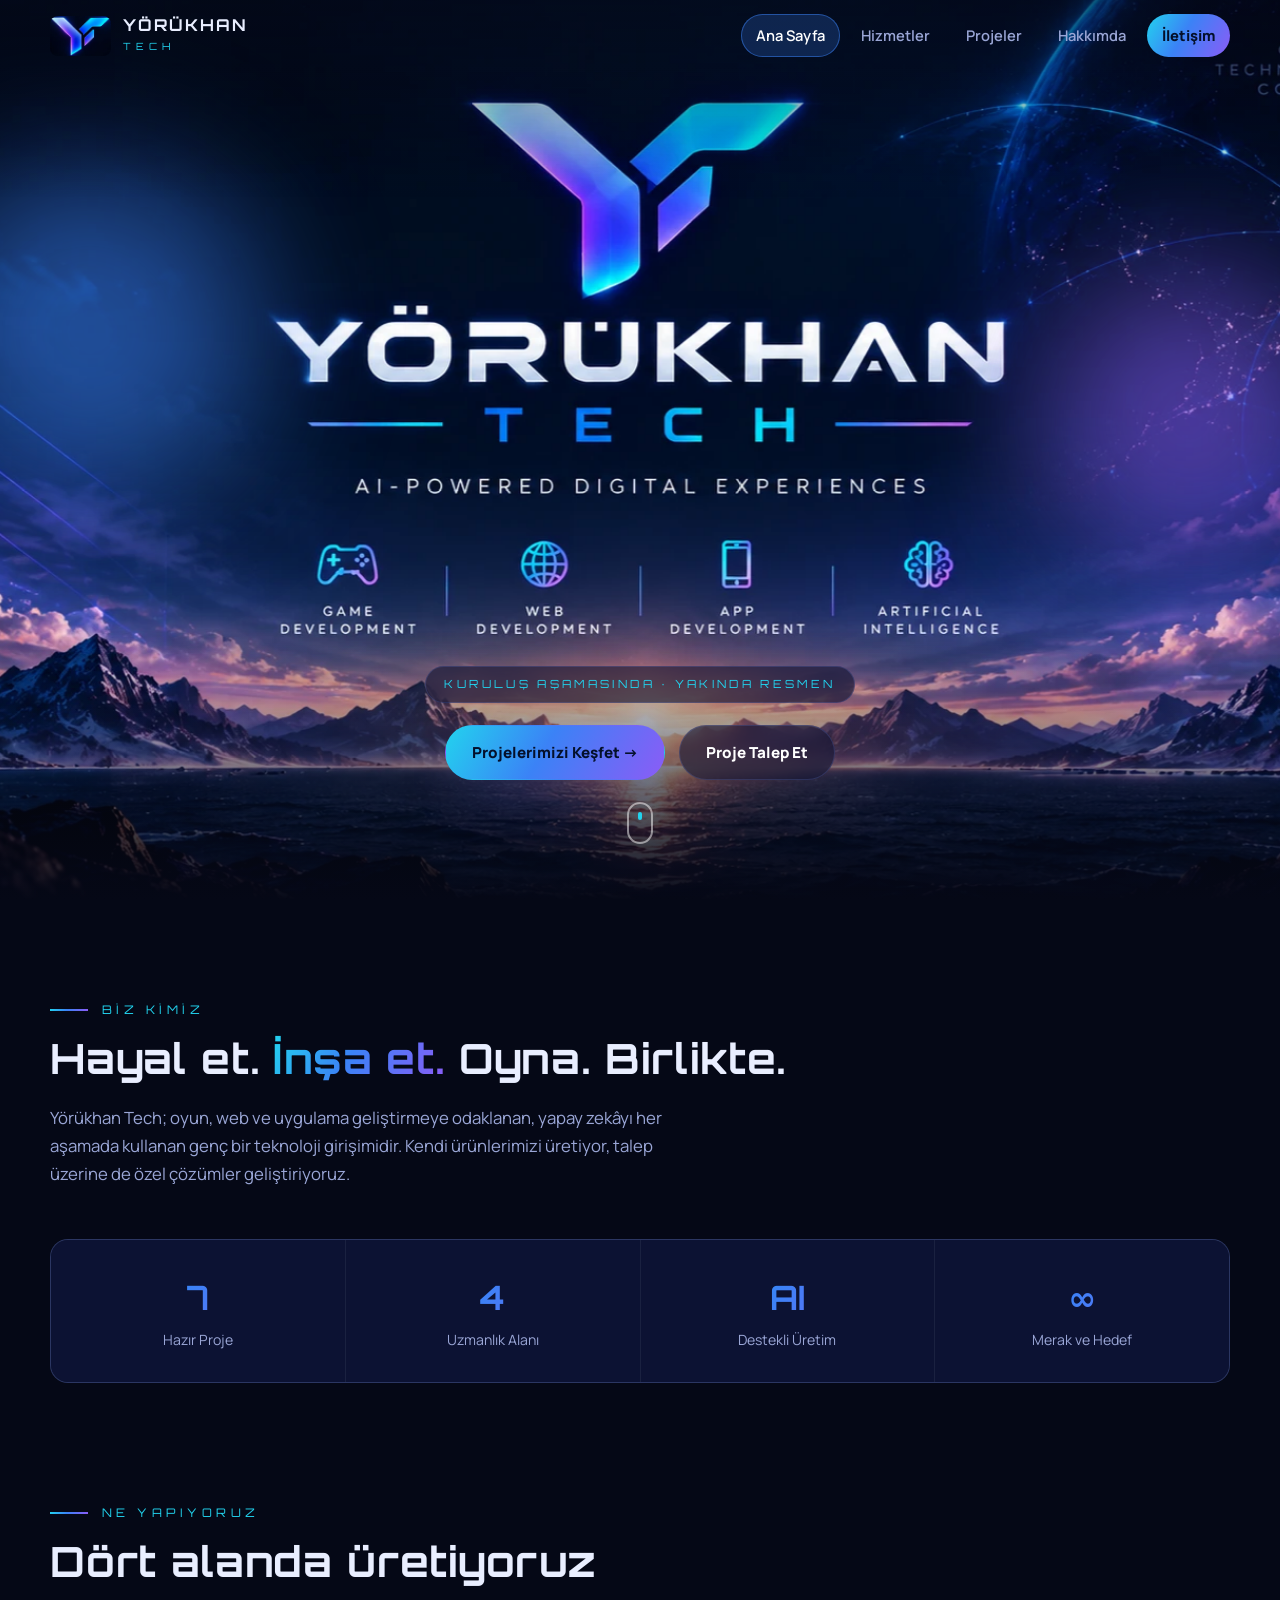
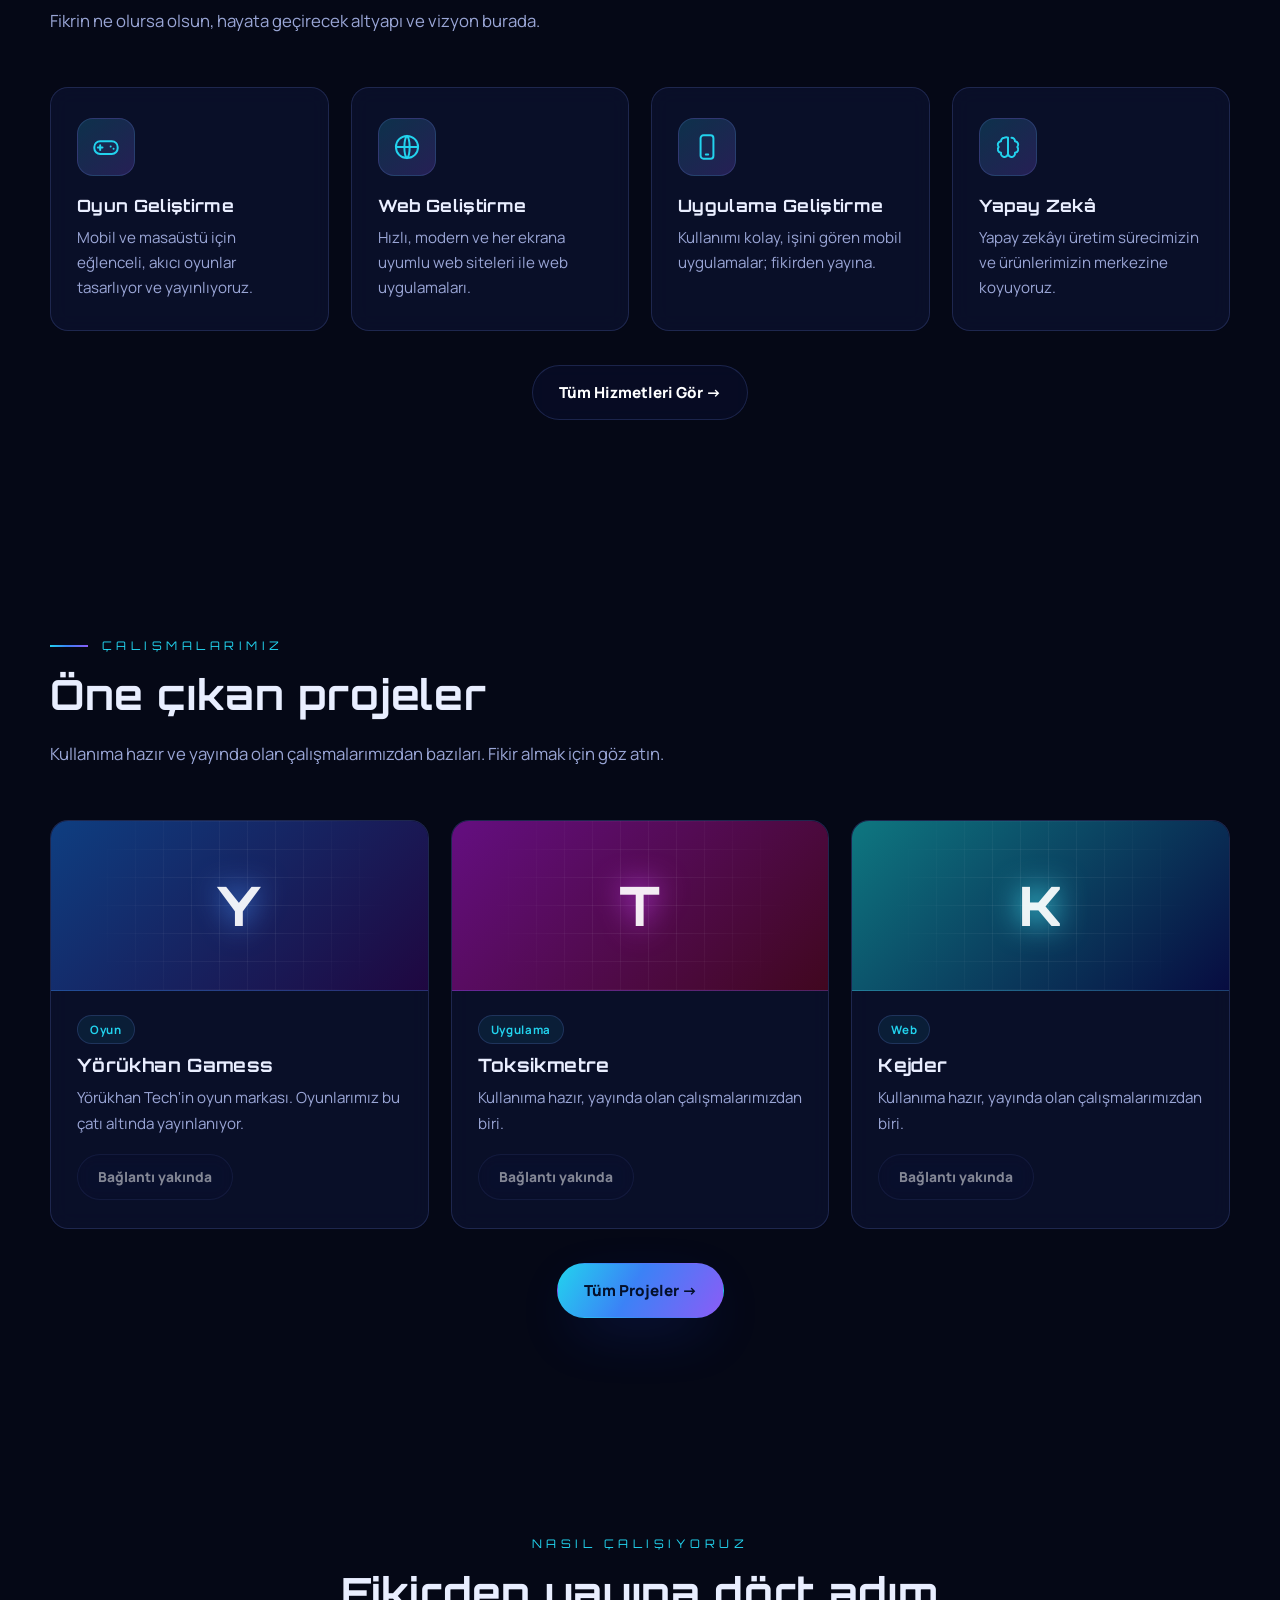
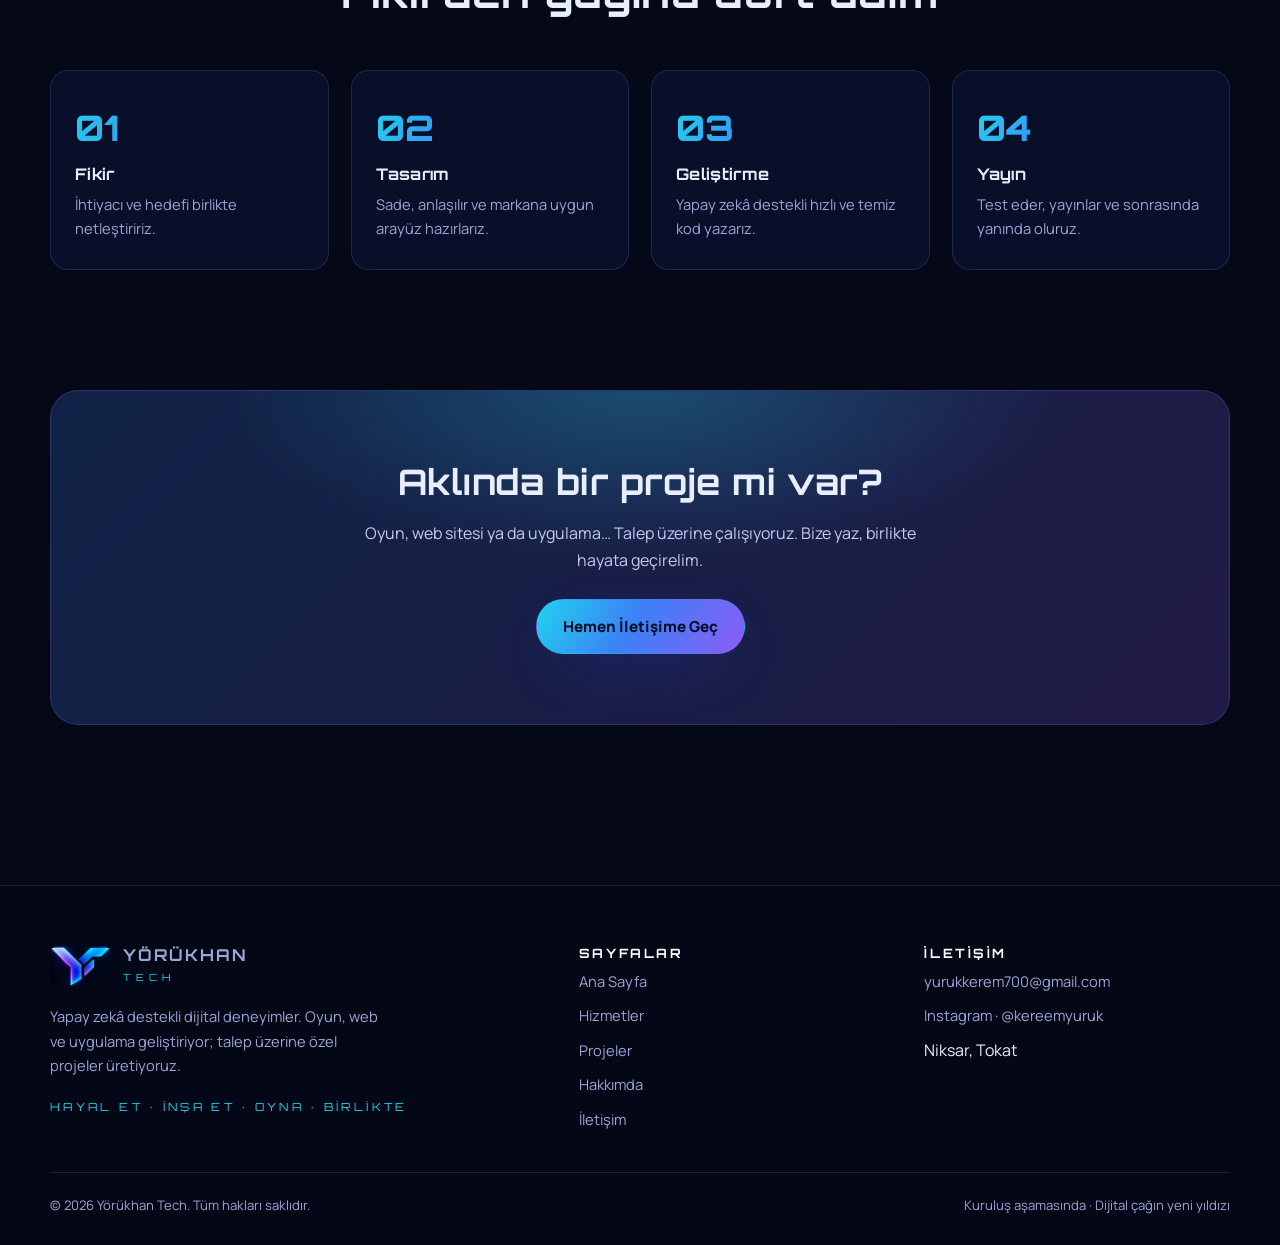
==== index.html @ 2f7917d2 "Yörükhan Tech çok sayfalı web sitesi ve Gemini istemi Co-Authored-By: Claude Sonnet 5.5 <noreply@ant" ====
<!doctype html>
<html lang="tr">
<head>
<meta charset="utf-8">
<meta name="viewport" content="width=device-width, initial-scale=1">
<title>Yörükhan Tech — Yapay Zekâ Destekli Dijital Deneyimler</title>
<meta name="description" content="Yörükhan Tech: oyun, web ve uygulama geliştiren, yapay zekâ destekli yeni nesil teknoloji girişimi. Talep üzerine özel projeler.">
<meta name="theme-color" content="#050816">
<meta property="og:title" content="Yörükhan Tech — Yapay Zekâ Destekli Dijital Deneyimler">
<meta property="og:description" content="Yörükhan Tech: oyun, web ve uygulama geliştiren, yapay zekâ destekli yeni nesil teknoloji girişimi. Talep üzerine özel projeler.">
<meta property="og:image" content="assets/kapak.webp">
<link rel="icon" type="image/png" href="assets/favicon.png">
<link rel="preconnect" href="https://fonts.googleapis.com">
<link rel="preconnect" href="https://fonts.gstatic.com" crossorigin>
<link href="https://fonts.googleapis.com/css2?family=Manrope:wght@400;500;700;800&family=Orbitron:wght@500;700;800&display=swap" rel="stylesheet">
<link rel="stylesheet" href="css/style.css">
</head>
<body data-page="home">

<main>
<section class="hero" aria-label="Yörükhan Tech kapak">
  <div class="hero-layer" role="img" aria-label="Yörükhan Tech — Yapay zekâ destekli dijital deneyimler. Oyun, web, uygulama ve yapay zekâ."></div>
  <div class="hero-orb o1"></div><div class="hero-orb o2"></div>
  <h1 class="sr-only">Yörükhan Tech — Yapay Zekâ Destekli Dijital Deneyimler</h1>
  <div class="container hero-body">
    <span class="hero-badge">KURULUŞ AŞAMASINDA · YAKINDA RESMEN</span>
    <div class="hero-actions">
      <a class="btn btn-primary" href="projeler.html">Projelerimizi Keşfet →</a>
      <a class="btn btn-ghost" href="iletisim.html">Proje Talep Et</a>
    </div>
    <div class="scroll-hint" aria-hidden="true"></div>
  </div>
</section>

<section class="section" id="hakkinda">
  <div class="container">
    <div class="section-head reveal">
      <div class="eyebrow">Biz Kimiz</div>
      <h2 class="section-title">Hayal et. <span class="grad-text">İnşa et.</span> Oyna. Birlikte.</h2>
      <p class="section-lead">Yörükhan Tech; oyun, web ve uygulama geliştirmeye odaklanan, yapay zekâyı her aşamada kullanan genç bir teknoloji girişimidir. Kendi ürünlerimizi üretiyor, talep üzerine de özel çözümler geliştiriyoruz.</p>
    </div>
    <div class="stats reveal">
      <div class="stat"><b class="grad-text" id="project-count">7</b><span>Hazır Proje</span></div>
      <div class="stat"><b class="grad-text">4</b><span>Uzmanlık Alanı</span></div>
      <div class="stat"><b class="grad-text">AI</b><span>Destekli Üretim</span></div>
      <div class="stat"><b class="grad-text">∞</b><span>Merak ve Hedef</span></div>
    </div>
  </div>
</section>

<section class="section" style="padding-top:20px">
  <div class="container">
    <div class="section-head reveal"><div class="eyebrow">Ne Yapıyoruz</div><h2 class="section-title">Dört alanda üretiyoruz</h2>
    <p class="section-lead">Fikrin ne olursa olsun, hayata geçirecek altyapı ve vizyon burada.</p></div>
    <div class="grid grid-4">
<article class="card reveal"><div class="icon"><svg viewBox="0 0 24 24"><rect x="2" y="7" width="20" height="11" rx="5"/><path d="M7 10.5v4M5 12.5h4M16 11.5h.01M18.5 13.5h.01"/></svg></div><h3>Oyun Geliştirme</h3><p>Mobil ve masaüstü için eğlenceli, akıcı oyunlar tasarlıyor ve yayınlıyoruz.</p></article>
<article class="card reveal d1"><div class="icon"><svg viewBox="0 0 24 24"><circle cx="12" cy="12" r="9.5"/><path d="M2.5 12h19M12 2.5c3 3 3 16.5 0 19M12 2.5c-3 3-3 16.5 0 19"/></svg></div><h3>Web Geliştirme</h3><p>Hızlı, modern ve her ekrana uyumlu web siteleri ile web uygulamaları.</p></article>
<article class="card reveal d2"><div class="icon"><svg viewBox="0 0 24 24"><rect x="6.5" y="2" width="11" height="20" rx="2.5"/><path d="M11 18.5h2"/></svg></div><h3>Uygulama Geliştirme</h3><p>Kullanımı kolay, işini gören mobil uygulamalar; fikirden yayına.</p></article>
<article class="card reveal d3"><div class="icon"><svg viewBox="0 0 24 24"><path d="M9 4a3 3 0 0 0-3 3 3 3 0 0 0-2 5 3 3 0 0 0 2 5 3 3 0 0 0 6 1V4a3 3 0 0 0-3 0zM15 4a3 3 0 0 1 3 3 3 3 0 0 1 2 5 3 3 0 0 1-2 5 3 3 0 0 1-6 1"/></svg></div><h3>Yapay Zekâ</h3><p>Yapay zekâyı üretim sürecimizin ve ürünlerimizin merkezine koyuyoruz.</p></article>
</div>
    <p class="center reveal" style="margin-top:34px"><a class="btn btn-ghost" href="hizmetler.html">Tüm Hizmetleri Gör →</a></p>
  </div>
</section>

<section class="section">
  <div class="container">
    <div class="section-head reveal"><div class="eyebrow">Çalışmalarımız</div><h2 class="section-title">Öne çıkan projeler</h2>
    <p class="section-lead">Kullanıma hazır ve yayında olan çalışmalarımızdan bazıları. Fikir almak için göz atın.</p></div>
    <div class="grid grid-3" id="featured-grid"></div>
    <p class="center reveal" style="margin-top:34px"><a class="btn btn-primary" href="projeler.html">Tüm Projeler →</a></p>
  </div>
</section>

<section class="section">
  <div class="container">
    <div class="section-head center reveal"><div class="eyebrow">Nasıl Çalışıyoruz</div><h2 class="section-title">Fikirden yayına dört adım</h2></div>
    <div class="steps">
      <div class="step reveal"><h3>Fikir</h3><p>İhtiyacı ve hedefi birlikte netleştiririz.</p></div>
      <div class="step reveal d1"><h3>Tasarım</h3><p>Sade, anlaşılır ve markana uygun arayüz hazırlarız.</p></div>
      <div class="step reveal d2"><h3>Geliştirme</h3><p>Yapay zekâ destekli hızlı ve temiz kod yazarız.</p></div>
      <div class="step reveal d3"><h3>Yayın</h3><p>Test eder, yayınlar ve sonrasında yanında oluruz.</p></div>
    </div>
  </div>
</section>

<section class="section" style="padding-top:20px">
  <div class="container">
    <div class="cta-band reveal">
      <h2>Aklında bir proje mi var?</h2>
      <p>Oyun, web sitesi ya da uygulama… Talep üzerine çalışıyoruz. Bize yaz, birlikte hayata geçirelim.</p>
      <a class="btn btn-primary" href="iletisim.html">Hemen İletişime Geç</a>
    </div>
  </div>
</section>
</main>
<script src="js/data.js"></script>
<script src="js/main.js"></script>
</body>
</html>
---- css/style.css ----
/* ==========================================================
   YÖRÜKHAN TECH — Ortak stiller
   Renkler logodan alındı: elektrik mavisi, camgöbeği, mor
   ========================================================== */
:root {
  --bg: #050816;
  --bg-2: #0a1030;
  --panel: rgba(14, 20, 52, 0.62);
  --panel-solid: #0c1233;
  --line: rgba(120, 150, 255, 0.18);
  --text: #e9eeff;
  --muted: #9aa6d6;
  --blue: #3b82f6;
  --cyan: #22d3ee;
  --violet: #8b5cf6;
  --pink: #c084fc;
  --grad: linear-gradient(120deg, var(--cyan), var(--blue) 45%, var(--violet));
  --radius: 18px;
  --shadow: 0 20px 60px -20px rgba(34, 80, 255, 0.45);
  --font-head: "Orbitron", "Exo 2", system-ui, sans-serif;
  --font-body: "Manrope", system-ui, -apple-system, "Segoe UI", sans-serif;
  --nav-h: 72px;
}

*, *::before, *::after { box-sizing: border-box; }
html { scroll-behavior: smooth; }
body {
  margin: 0;
  background: var(--bg);
  color: var(--text);
  font-family: var(--font-body);
  line-height: 1.65;
  -webkit-font-smoothing: antialiased;
  overflow-x: hidden;
}
img { max-width: 100%; display: block; }
a { color: inherit; text-decoration: none; }
h1, h2, h3, h4 { font-family: var(--font-head); line-height: 1.2; margin: 0 0 .5em; letter-spacing: .02em; }
p { margin: 0 0 1em; }
.sr-only { position: absolute; width: 1px; height: 1px; overflow: hidden; clip: rect(0 0 0 0); white-space: nowrap; }
.container { width: min(1180px, 100% - 40px); margin-inline: auto; }
.grad-text { background: var(--grad); -webkit-background-clip: text; background-clip: text; color: transparent; }
:focus-visible { outline: 2px solid var(--cyan); outline-offset: 3px; border-radius: 6px; }

/* ---------- Arka plan katmanları (tüm sayfalarda) ---------- */
#stars { position: fixed; inset: 0; z-index: -3; pointer-events: none; }
.bg-glow { position: fixed; inset: 0; z-index: -2; pointer-events: none;
  background:
    radial-gradient(900px 500px at 85% -5%, rgba(59,130,246,.22), transparent 60%),
    radial-gradient(700px 500px at -5% 35%, rgba(139,92,246,.18), transparent 60%),
    radial-gradient(800px 500px at 60% 110%, rgba(34,211,238,.10), transparent 60%);
}

/* ---------- Navbar ---------- */
.nav { position: fixed; inset: 0 0 auto 0; z-index: 50; height: var(--nav-h);
  display: flex; align-items: center; transition: background .3s, border-color .3s, backdrop-filter .3s;
  border-bottom: 1px solid transparent; }
.nav.scrolled { background: rgba(5, 8, 22, .78); backdrop-filter: blur(14px); border-color: var(--line); }
.nav .container { display: flex; align-items: center; justify-content: space-between; gap: 20px; }
.brand { display: flex; align-items: center; gap: 12px; }
.brand img { height: 40px; width: auto; border-radius: 8px; }
.brand b { font-family: var(--font-head); font-size: 1.02rem; letter-spacing: .12em; display: block; line-height: 1; }
.brand small { font-family: var(--font-head); font-size: .62rem; letter-spacing: .5em; color: var(--cyan); display: block; margin-top: 5px; }
.nav-links { display: flex; align-items: center; gap: 6px; list-style: none; margin: 0; padding: 0; }
.nav-links a { display: block; padding: 9px 15px; border-radius: 999px; font-size: .92rem; font-weight: 600; color: var(--muted); transition: .2s; }
.nav-links a:hover { color: #fff; background: rgba(120,150,255,.12); }
.nav-links a.active { color: #fff; background: rgba(59,130,246,.22); box-shadow: inset 0 0 0 1px rgba(59,130,246,.5); }
.nav-links a.cta { background: var(--grad); color: #04102b; font-weight: 800; }
.nav-toggle { display: none; background: none; border: 1px solid var(--line); color: #fff; width: 44px; height: 44px; border-radius: 12px; cursor: pointer; }
.nav-toggle span, .nav-toggle span::before, .nav-toggle span::after { display: block; width: 20px; height: 2px; background: #fff; margin: auto; position: relative; transition: .25s; }
.nav-toggle span::before, .nav-toggle span::after { content: ""; position: absolute; left: 0; }
.nav-toggle span::before { top: -6px; } .nav-toggle span::after { top: 6px; }
.nav-toggle[aria-expanded="true"] span { background: transparent; }
.nav-toggle[aria-expanded="true"] span::before { top: 0; transform: rotate(45deg); }
.nav-toggle[aria-expanded="true"] span::after { top: 0; transform: rotate(-45deg); }

/* ---------- Butonlar ---------- */
.btn { display: inline-flex; align-items: center; gap: 10px; padding: 14px 26px; border-radius: 999px; font-weight: 800; font-size: .95rem;
  border: 1px solid transparent; cursor: pointer; transition: transform .2s, box-shadow .2s, background .2s; font-family: var(--font-body); }
.btn-primary { background: var(--grad); color: #04102b; box-shadow: var(--shadow); }
.btn-primary:hover { transform: translateY(-3px); box-shadow: 0 24px 60px -15px rgba(34,211,238,.55); }
.btn-ghost { background: rgba(10,16,48,.55); border-color: var(--line); color: #fff; backdrop-filter: blur(8px); }
.btn-ghost:hover { border-color: var(--cyan); transform: translateY(-3px); }
.btn[disabled], .btn.disabled { opacity: .5; pointer-events: none; }

/* ---------- Bölüm başlıkları ---------- */
section { position: relative; }
.section { padding: 100px 0; }
.eyebrow { font-family: var(--font-head); font-size: .74rem; letter-spacing: .38em; color: var(--cyan); text-transform: uppercase; display: flex; align-items: center; gap: 14px; margin-bottom: 14px; }
.eyebrow::before { content: ""; width: 38px; height: 2px; background: var(--grad); }
.section-title { font-size: clamp(1.7rem, 3.4vw, 2.6rem); }
.section-lead { color: var(--muted); max-width: 640px; font-size: 1.05rem; }
.section-head { margin-bottom: 52px; }
.center { text-align: center; } .center .eyebrow { justify-content: center; } .center .eyebrow::before { display: none; } .center .section-lead { margin-inline: auto; }

/* ---------- Kapak (hero) ---------- */
.hero { position: relative; min-height: 100svh; display: grid; align-items: end; overflow: hidden; isolation: isolate; }
.hero-layer { position: absolute; inset: -3%; background: center / cover no-repeat url("../assets/kapak.webp"); z-index: -2; will-change: transform; transform: scale(1.04); }
.hero::after { content: ""; position: absolute; inset: 0; z-index: -1;
  background: linear-gradient(180deg, rgba(5,8,22,.55) 0%, transparent 22%, transparent 70%, var(--bg) 100%); }
.hero-orb { position: absolute; border-radius: 50%; filter: blur(70px); opacity: .55; z-index: -1; animation: float 9s ease-in-out infinite; }
.hero-orb.o1 { width: 340px; height: 340px; background: var(--blue); left: -80px; top: 18%; }
.hero-orb.o2 { width: 300px; height: 300px; background: var(--violet); right: -60px; top: 30%; animation-delay: -4s; }
@keyframes float { 50% { transform: translateY(-34px) translateX(14px); } }
.hero-body { padding: 0 0 56px; display: flex; flex-direction: column; align-items: center; gap: 22px; text-align: center; }
.hero-actions { display: flex; flex-wrap: wrap; gap: 14px; justify-content: center; }
.hero-badge { font-family: var(--font-head); font-size: .7rem; letter-spacing: .3em; padding: 8px 18px; border-radius: 999px; border: 1px solid var(--line); background: rgba(10,16,48,.6); backdrop-filter: blur(8px); color: var(--cyan); }
.scroll-hint { width: 26px; height: 42px; border: 2px solid rgba(255,255,255,.5); border-radius: 14px; position: relative; }
.scroll-hint::after { content: ""; position: absolute; left: 50%; top: 8px; width: 4px; height: 8px; margin-left: -2px; border-radius: 4px; background: var(--cyan); animation: scroll 1.6s infinite; }
@keyframes scroll { 0% { opacity: 1; transform: translateY(0); } 100% { opacity: 0; transform: translateY(16px); } }

/* ---------- Sayfa başlığı (iç sayfalar) ---------- */
.page-hero { padding: calc(var(--nav-h) + 80px) 0 56px; position: relative; overflow: hidden; }
.page-hero h1 { font-size: clamp(2rem, 5vw, 3.5rem); }
.page-hero p { color: var(--muted); max-width: 660px; font-size: 1.1rem; }
.page-hero::before { content: ""; position: absolute; width: 520px; height: 520px; right: -140px; top: -120px; border-radius: 50%;
  background: radial-gradient(circle, rgba(59,130,246,.35), transparent 65%); z-index: -1; }
.crumbs { font-size: .85rem; color: var(--muted); margin-bottom: 18px; }
.crumbs a:hover { color: var(--cyan); }

/* ---------- Kartlar ---------- */
.grid { display: grid; gap: 22px; }
.grid-4 { grid-template-columns: repeat(4, 1fr); }
.grid-3 { grid-template-columns: repeat(3, 1fr); }
.grid-2 { grid-template-columns: repeat(2, 1fr); }
.card { position: relative; background: var(--panel); border: 1px solid var(--line); border-radius: var(--radius); padding: 30px 26px; backdrop-filter: blur(10px);
  transition: transform .3s, border-color .3s, box-shadow .3s; overflow: hidden; }
.card::before { content: ""; position: absolute; inset: 0; background: radial-gradient(420px circle at var(--mx, 50%) var(--my, 0%), rgba(59,130,246,.22), transparent 55%); opacity: 0; transition: opacity .3s; pointer-events: none; }
.card:hover { transform: translateY(-6px); border-color: rgba(59,130,246,.6); box-shadow: var(--shadow); }
.card:hover::before { opacity: 1; }
.icon { width: 58px; height: 58px; border-radius: 16px; display: grid; place-items: center; margin-bottom: 20px;
  background: linear-gradient(140deg, rgba(34,211,238,.18), rgba(139,92,246,.22)); border: 1px solid var(--line); }
.icon svg { width: 28px; height: 28px; stroke: var(--cyan); fill: none; stroke-width: 1.7; stroke-linecap: round; stroke-linejoin: round; }
.card h3 { font-size: 1.06rem; }
.card p { color: var(--muted); font-size: .95rem; margin: 0; }
.card ul { margin: 14px 0 0; padding: 0; list-style: none; color: var(--muted); font-size: .9rem; }
.card ul li { padding-left: 22px; position: relative; margin-bottom: 6px; }
.card ul li::before { content: ""; position: absolute; left: 0; top: .62em; width: 10px; height: 2px; background: var(--grad); }
.tag { display: inline-block; padding: 4px 12px; border-radius: 999px; font-size: .72rem; font-weight: 700; letter-spacing: .06em; border: 1px solid var(--line); color: var(--cyan); background: rgba(34,211,238,.08); margin-right: 6px; }

/* ---------- İstatistik ---------- */
.stats { display: grid; grid-template-columns: repeat(4, 1fr); gap: 1px; background: var(--line); border: 1px solid var(--line); border-radius: var(--radius); overflow: hidden; }
.stat { background: var(--panel-solid); padding: 30px 20px; text-align: center; }
.stat b { display: block; font-family: var(--font-head); font-size: 2.1rem; }
.stat span { color: var(--muted); font-size: .88rem; }

/* ---------- Süreç ---------- */
.steps { counter-reset: s; display: grid; grid-template-columns: repeat(4, 1fr); gap: 22px; position: relative; }
.step { position: relative; padding: 28px 24px; border-radius: var(--radius); border: 1px solid var(--line); background: var(--panel); counter-increment: s; }
.step::before { content: "0" counter(s); font-family: var(--font-head); font-size: 2.2rem; font-weight: 800; background: var(--grad); -webkit-background-clip: text; background-clip: text; color: transparent; display: block; margin-bottom: 8px; }
.step h3 { font-size: 1rem; } .step p { color: var(--muted); font-size: .92rem; margin: 0; }

/* ---------- Projeler ---------- */
.toolbar { display: flex; flex-wrap: wrap; gap: 14px; margin-bottom: 30px; align-items: center; justify-content: space-between; }
.search { flex: 1 1 260px; max-width: 380px; padding: 13px 20px; border-radius: 999px; border: 1px solid var(--line); background: var(--panel); color: #fff; font: inherit; }
.search::placeholder { color: var(--muted); }
.project { padding: 0; display: flex; flex-direction: column; }
.project-cover { height: 170px; position: relative; display: grid; place-items: center; overflow: hidden; border-bottom: 1px solid var(--line);
  background: linear-gradient(135deg, hsl(var(--h) 80% 28%), hsl(calc(var(--h) + 50) 80% 14%)); }
.project-cover::before { content: ""; position: absolute; inset: 0; background-image: linear-gradient(rgba(255,255,255,.06) 1px, transparent 1px), linear-gradient(90deg, rgba(255,255,255,.06) 1px, transparent 1px); background-size: 28px 28px; mask-image: radial-gradient(circle at 50% 50%, #000 20%, transparent 75%); }
.project-cover span { position: relative; font-family: var(--font-head); font-size: 3.4rem; font-weight: 800; color: rgba(255,255,255,.92); text-shadow: 0 0 30px hsl(var(--h) 100% 65%); }
.project-cover img { position: absolute; inset: 0; width: 100%; height: 100%; object-fit: cover; }
.project-body { padding: 24px 26px 28px; display: flex; flex-direction: column; flex: 1; }
.project-body h3 { font-size: 1.15rem; }
.project-body p { flex: 1; }
.project-body .btn { margin-top: 18px; padding: 11px 20px; font-size: .86rem; align-self: flex-start; }
.empty { text-align: center; color: var(--muted); padding: 40px 0; display: none; }

/* ---------- Hakkımda ---------- */
.about-grid { display: grid; grid-template-columns: 380px 1fr; gap: 56px; align-items: start; }
.profile-card { position: sticky; top: calc(var(--nav-h) + 24px); text-align: center; }
.avatar { width: 150px; height: 150px; margin: 0 auto 20px; border-radius: 50%; padding: 4px; background: var(--grad); }
.avatar div { width: 100%; height: 100%; border-radius: 50%; background: var(--bg-2) url("../assets/favicon.png") center / cover; }
.facts { text-align: left; margin-top: 22px; display: grid; gap: 12px; }
.fact { display: flex; gap: 12px; align-items: baseline; font-size: .92rem; padding-top: 12px; border-top: 1px solid var(--line); }
.fact b { min-width: 84px; color: var(--cyan); font-size: .78rem; letter-spacing: .08em; text-transform: uppercase; }
.prose h2 { font-size: 1.5rem; margin-top: 2.2em; } .prose h2:first-child { margin-top: 0; }
.prose p { color: #c6cdee; font-size: 1.04rem; }
.quote { margin: 28px 0; padding: 22px 26px; border-left: 3px solid var(--cyan); background: var(--panel); border-radius: 0 var(--radius) var(--radius) 0; font-size: 1.12rem; font-style: italic; }
.timeline { position: relative; margin: 26px 0 0; padding-left: 34px; }
.timeline::before { content: ""; position: absolute; left: 7px; top: 6px; bottom: 6px; width: 2px; background: linear-gradient(var(--cyan), var(--violet), transparent); }
.tl-item { position: relative; margin-bottom: 30px; }
.tl-item::before { content: ""; position: absolute; left: -34px; top: 6px; width: 16px; height: 16px; border-radius: 50%; background: var(--bg); border: 3px solid var(--cyan); box-shadow: 0 0 14px var(--cyan); }
.tl-item small { color: var(--cyan); font-family: var(--font-head); font-size: .72rem; letter-spacing: .2em; }
.tl-item h3 { font-size: 1.05rem; margin: 4px 0 6px; } .tl-item p { color: var(--muted); font-size: .95rem; margin: 0; }
.skills { display: grid; gap: 16px; margin-top: 20px; }
.skill-row { display: flex; justify-content: space-between; font-size: .9rem; margin-bottom: 6px; }
.bar { height: 8px; border-radius: 8px; background: rgba(255,255,255,.08); overflow: hidden; }
.bar i { display: block; height: 100%; width: 0; border-radius: 8px; background: var(--grad); transition: width 1.4s cubic-bezier(.2,.8,.2,1); }

/* ---------- İletişim ---------- */
.contact-grid { display: grid; grid-template-columns: 1fr 1.25fr; gap: 28px; }
.contact-item { display: flex; gap: 18px; align-items: center; padding: 20px 22px; margin-bottom: 16px; }
.contact-item .icon { margin: 0; flex: none; }
.contact-item b { display: block; font-size: .78rem; letter-spacing: .1em; text-transform: uppercase; color: var(--muted); }
.contact-item span { font-weight: 700; word-break: break-all; }
form { display: grid; gap: 16px; }
label { font-size: .85rem; font-weight: 700; color: var(--muted); display: grid; gap: 8px; }
input, select, textarea { font: inherit; color: #fff; background: rgba(5,8,22,.6); border: 1px solid var(--line); border-radius: 12px; padding: 13px 16px; width: 100%; }
select option { background: var(--bg-2); }
textarea { min-height: 150px; resize: vertical; }
input:focus, select:focus, textarea:focus { outline: none; border-color: var(--cyan); box-shadow: 0 0 0 3px rgba(34,211,238,.15); }
.form-row { display: grid; grid-template-columns: 1fr 1fr; gap: 16px; }
.note { font-size: .82rem; color: var(--muted); }

/* ---------- CTA bandı ---------- */
.cta-band { text-align: center; padding: 70px 30px; border-radius: 28px; border: 1px solid var(--line); position: relative; overflow: hidden;
  background: linear-gradient(135deg, rgba(59,130,246,.22), rgba(139,92,246,.22)); }
.cta-band::before { content: ""; position: absolute; inset: 0; background: radial-gradient(600px 240px at 50% 0%, rgba(34,211,238,.25), transparent 70%); }
.cta-band > * { position: relative; }
.cta-band h2 { font-size: clamp(1.5rem, 3vw, 2.2rem); }
.cta-band p { color: #c6cdee; max-width: 560px; margin: 0 auto 26px; }

/* ---------- Footer ---------- */
.footer { border-top: 1px solid var(--line); background: rgba(5,8,22,.85); padding: 60px 0 28px; margin-top: 60px; }
.footer-grid { display: grid; grid-template-columns: 1.6fr 1fr 1fr; gap: 40px; margin-bottom: 40px; }
.footer p, .footer a { color: var(--muted); font-size: .92rem; }
.footer a:hover { color: var(--cyan); }
.footer h4 { font-size: .8rem; letter-spacing: .2em; color: #fff; }
.footer ul { list-style: none; margin: 0; padding: 0; display: grid; gap: 8px; }
.footer-bottom { border-top: 1px solid var(--line); padding-top: 22px; display: flex; flex-wrap: wrap; justify-content: space-between; gap: 10px; font-size: .82rem; color: var(--muted); }
.motto { font-family: var(--font-head); letter-spacing: .3em; font-size: .7rem; color: var(--cyan); }

/* ---------- Kaydırınca beliren animasyon ---------- */
.reveal { opacity: 0; transform: translateY(28px); transition: opacity .8s, transform .8s cubic-bezier(.2,.8,.2,1); }
.reveal.in { opacity: 1; transform: none; }
.d1 { transition-delay: .08s; } .d2 { transition-delay: .16s; } .d3 { transition-delay: .24s; }

/* ---------- Mobil ---------- */
@media (max-width: 1000px) {
  .grid-4, .steps { grid-template-columns: repeat(2, 1fr); }
  .grid-3 { grid-template-columns: repeat(2, 1fr); }
  .about-grid, .contact-grid { grid-template-columns: 1fr; }
  .profile-card { position: static; }
  .footer-grid { grid-template-columns: 1fr 1fr; }
}
@media (max-width: 820px) {
  .nav-toggle { display: block; }
  .nav-links { position: fixed; inset: var(--nav-h) 0 auto 0; flex-direction: column; align-items: stretch; padding: 16px 20px 26px;
    background: rgba(5,8,22,.96); backdrop-filter: blur(16px); border-bottom: 1px solid var(--line);
    transform: translateY(-120%); opacity: 0; transition: .3s; pointer-events: none; }
  .nav-links.open { transform: none; opacity: 1; pointer-events: auto; }
  .nav-links a { padding: 14px 18px; font-size: 1rem; }
}
@media (max-width: 760px) {
  /* Kapak görseli telefonda kesilmesin: görsel üstte tam görünür, içerik altta */
  .hero { display: block; min-height: 0; padding-top: var(--nav-h); }
  .hero-layer { position: relative; inset: auto; aspect-ratio: 16 / 9; transform: none !important; background-size: contain; margin-top: 10px; }
  .hero::after { display: none; }
  .hero-body { padding: 20px 0 40px; }
  .section { padding: 70px 0; }
  .grid-4, .grid-3, .grid-2, .steps, .footer-grid, .form-row { grid-template-columns: 1fr; }
  .stats { grid-template-columns: repeat(2, 1fr); }
}
@media (prefers-reduced-motion: reduce) {
  *, *::before, *::after { animation: none !important; transition: none !important; }
  .reveal { opacity: 1; transform: none; }
  html { scroll-behavior: auto; }
}
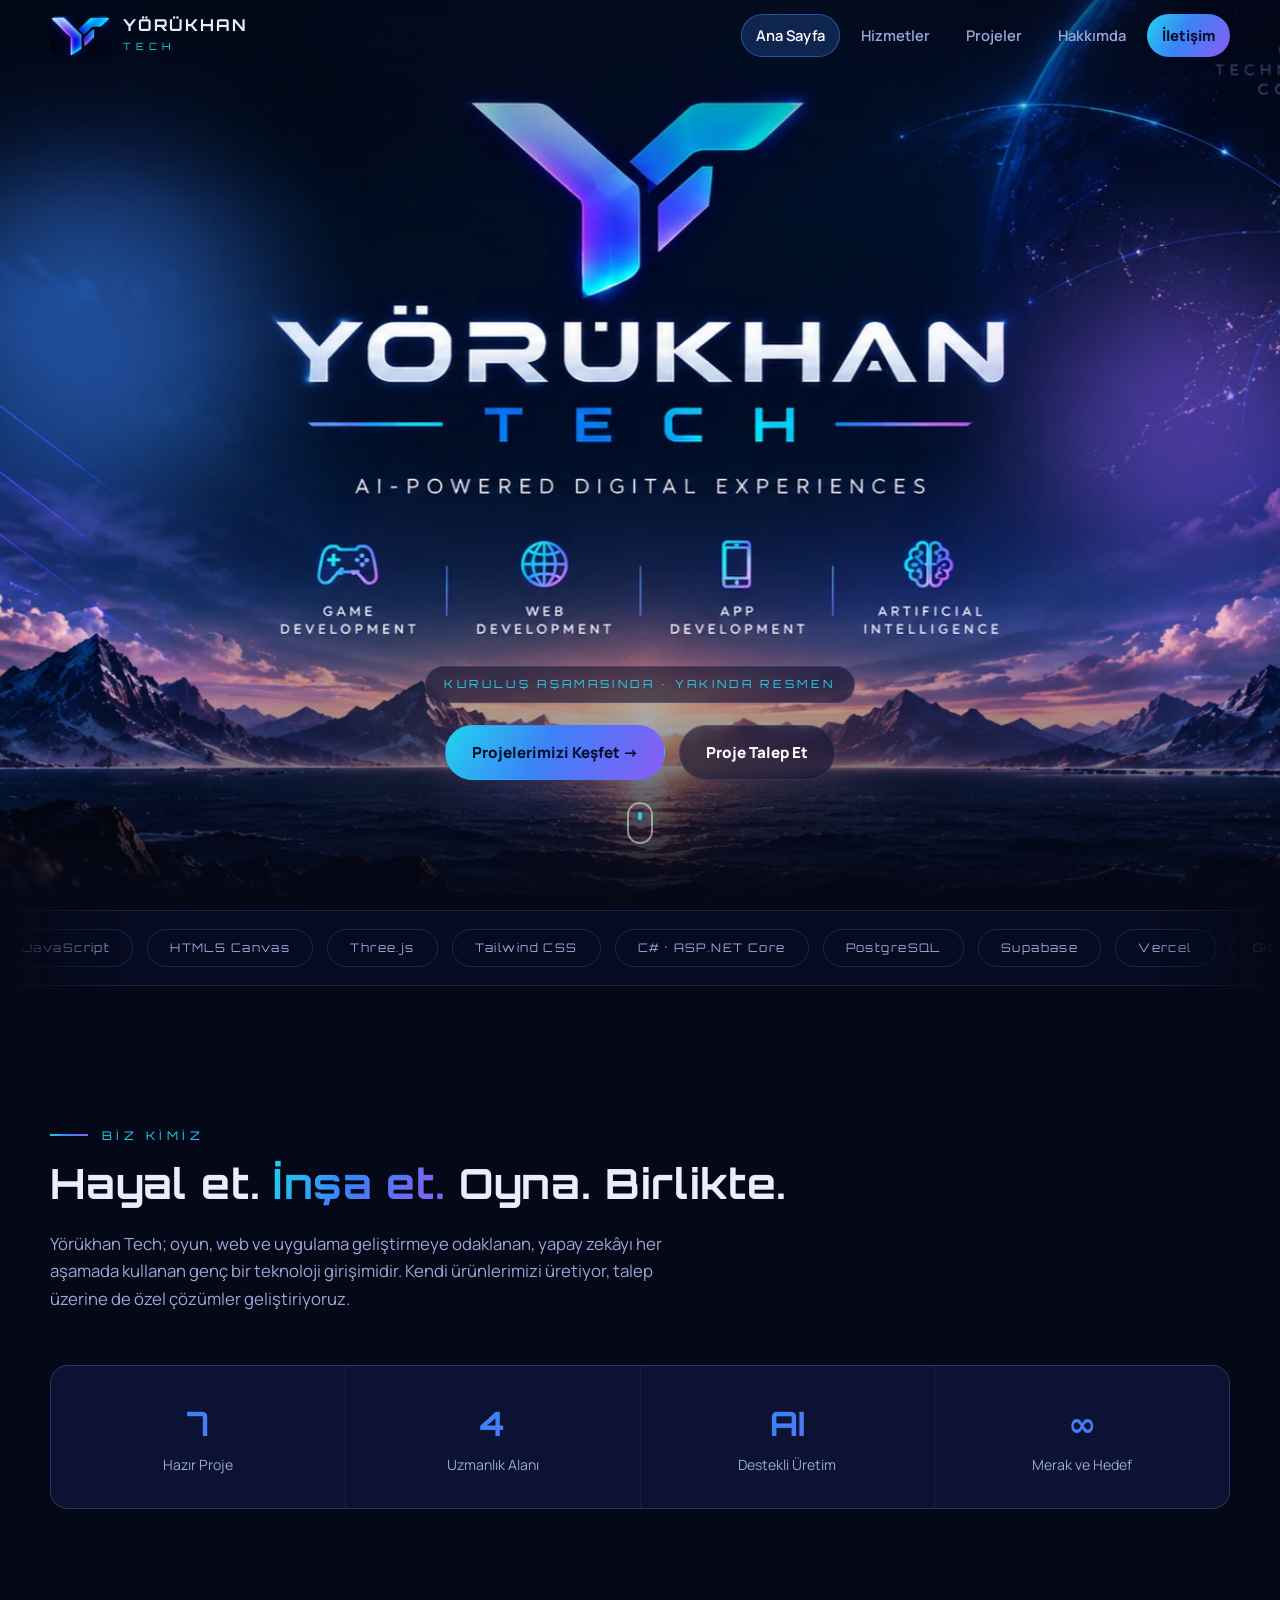
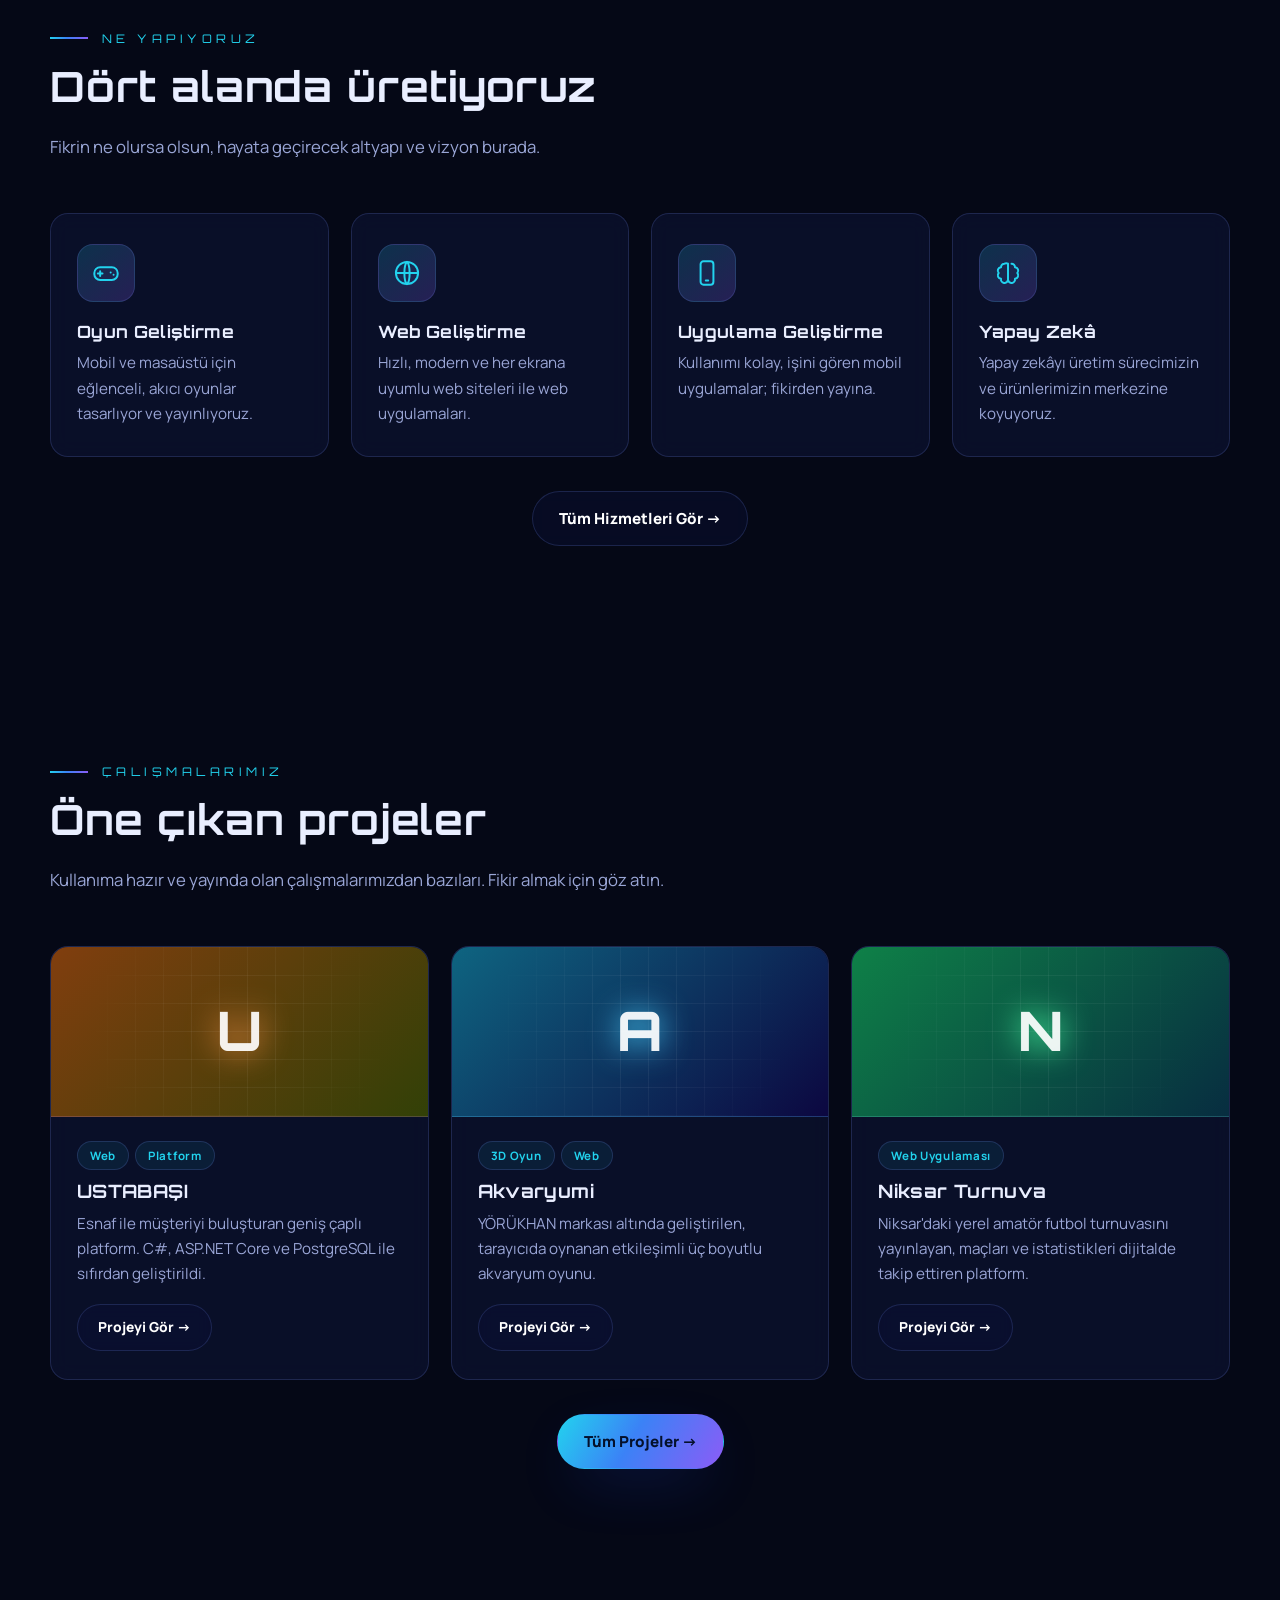
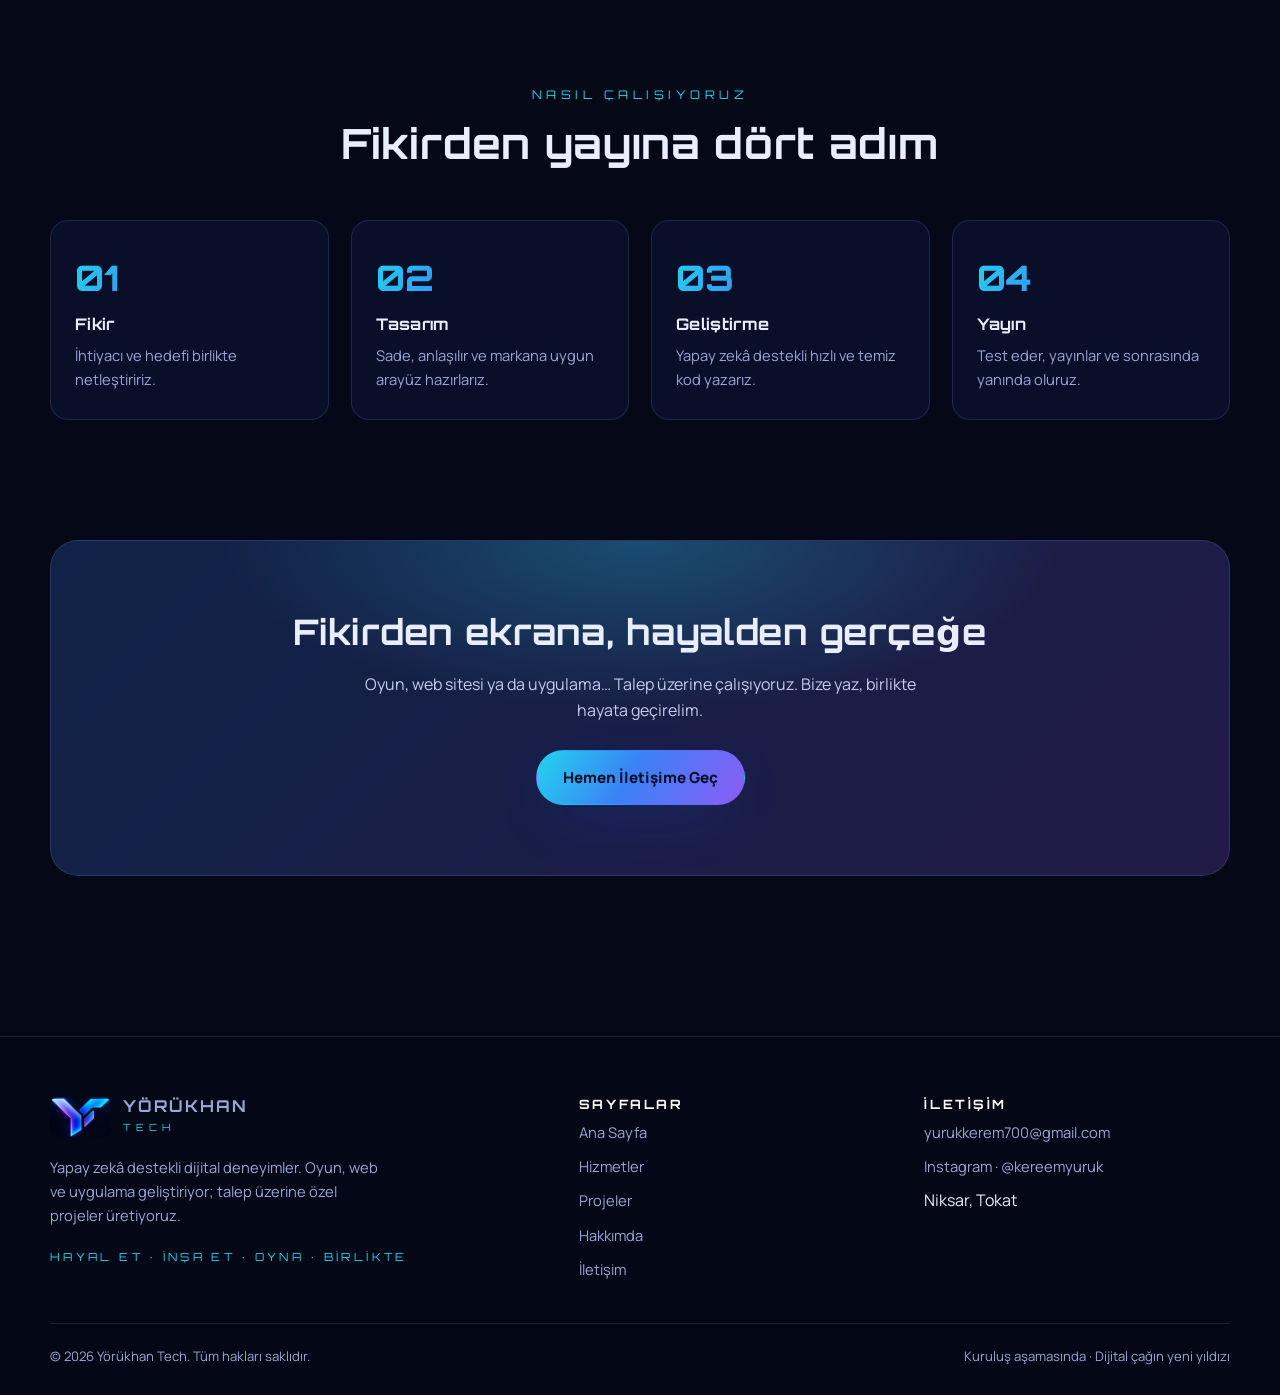
==== commit 0e934892: "Gerçek proje bağlantıları, Gemini içeriği, SSS ve teknoloji bandı Co-Authored-By: Claude Sonnet 5.5 " ====
--- a/index.html
+++ b/index.html
@@ -31,6 +31,8 @@
     <div class="scroll-hint" aria-hidden="true"></div>
   </div>
 </section>
+
+<section class="section" style="padding:10px 0 40px"><div class="marquee" aria-label="Kullandığımız teknolojiler"><div class="marquee-track"><span>JavaScript</span><span>HTML5 Canvas</span><span>Three.js</span><span>Tailwind CSS</span><span>C# · ASP.NET Core</span><span>PostgreSQL</span><span>Supabase</span><span>Vercel</span><span>GitHub</span><span>Illustrator</span><span>Photoshop</span><span>Yapay Zekâ</span><span>JavaScript</span><span>HTML5 Canvas</span><span>Three.js</span><span>Tailwind CSS</span><span>C# · ASP.NET Core</span><span>PostgreSQL</span><span>Supabase</span><span>Vercel</span><span>GitHub</span><span>Illustrator</span><span>Photoshop</span><span>Yapay Zekâ</span></div></div></section>
 
 <section class="section" id="hakkinda">
   <div class="container">
@@ -86,7 +88,7 @@
 <section class="section" style="padding-top:20px">
   <div class="container">
     <div class="cta-band reveal">
-      <h2>Aklında bir proje mi var?</h2>
+      <h2>Fikirden ekrana, hayalden gerçeğe</h2>
       <p>Oyun, web sitesi ya da uygulama… Talep üzerine çalışıyoruz. Bize yaz, birlikte hayata geçirelim.</p>
       <a class="btn btn-primary" href="iletisim.html">Hemen İletişime Geç</a>
     </div>
--- a/css/style.css
+++ b/css/style.css
@@ -257,3 +257,26 @@
   .reveal { opacity: 1; transform: none; }
   html { scroll-behavior: auto; }
 }
+
+/* ---------- Teknoloji bandı ---------- */
+.marquee { overflow: hidden; border-block: 1px solid var(--line); background: rgba(10,16,48,.45); mask-image: linear-gradient(90deg, transparent, #000 10%, #000 90%, transparent); }
+.marquee-track { display: flex; gap: 14px; width: max-content; padding: 18px 0; animation: marquee 38s linear infinite; }
+.marquee-track span { padding: 8px 22px; border-radius: 999px; border: 1px solid var(--line); font-family: var(--font-head); font-size: .74rem; letter-spacing: .12em; color: var(--muted); white-space: nowrap; }
+@keyframes marquee { to { transform: translateX(-50%); } }
+
+/* ---------- SSS ---------- */
+.faq details { border: 1px solid var(--line); border-radius: var(--radius); background: var(--panel); margin-bottom: 14px; padding: 0 24px; }
+.faq summary { cursor: pointer; padding: 20px 0; font-weight: 700; list-style: none; display: flex; justify-content: space-between; gap: 16px; }
+.faq summary::-webkit-details-marker { display: none; }
+.faq summary::after { content: "+"; color: var(--cyan); font-size: 1.4rem; line-height: 1; transition: transform .25s; }
+.faq details[open] summary::after { transform: rotate(45deg); }
+.faq details p { color: var(--muted); margin: 0 0 20px; }
+
+/* ---------- Hedefler ve değerler ---------- */
+.goals { display: grid; gap: 14px; margin-top: 18px; }
+.goal { padding: 18px 22px; border-radius: var(--radius); border: 1px solid var(--line); background: var(--panel); }
+.goal b { font-family: var(--font-head); color: var(--cyan); font-size: .85rem; letter-spacing: .2em; }
+.goal p { margin: 6px 0 0; font-size: .98rem; }
+.values { display: grid; gap: 10px; margin-top: 18px; }
+.values div { padding: 14px 18px; border-left: 2px solid var(--violet); background: rgba(139,92,246,.07); border-radius: 0 12px 12px 0; color: #c6cdee; font-size: .98rem; }
+.values b { font-family: var(--font-head); color: var(--cyan); margin-right: 8px; }
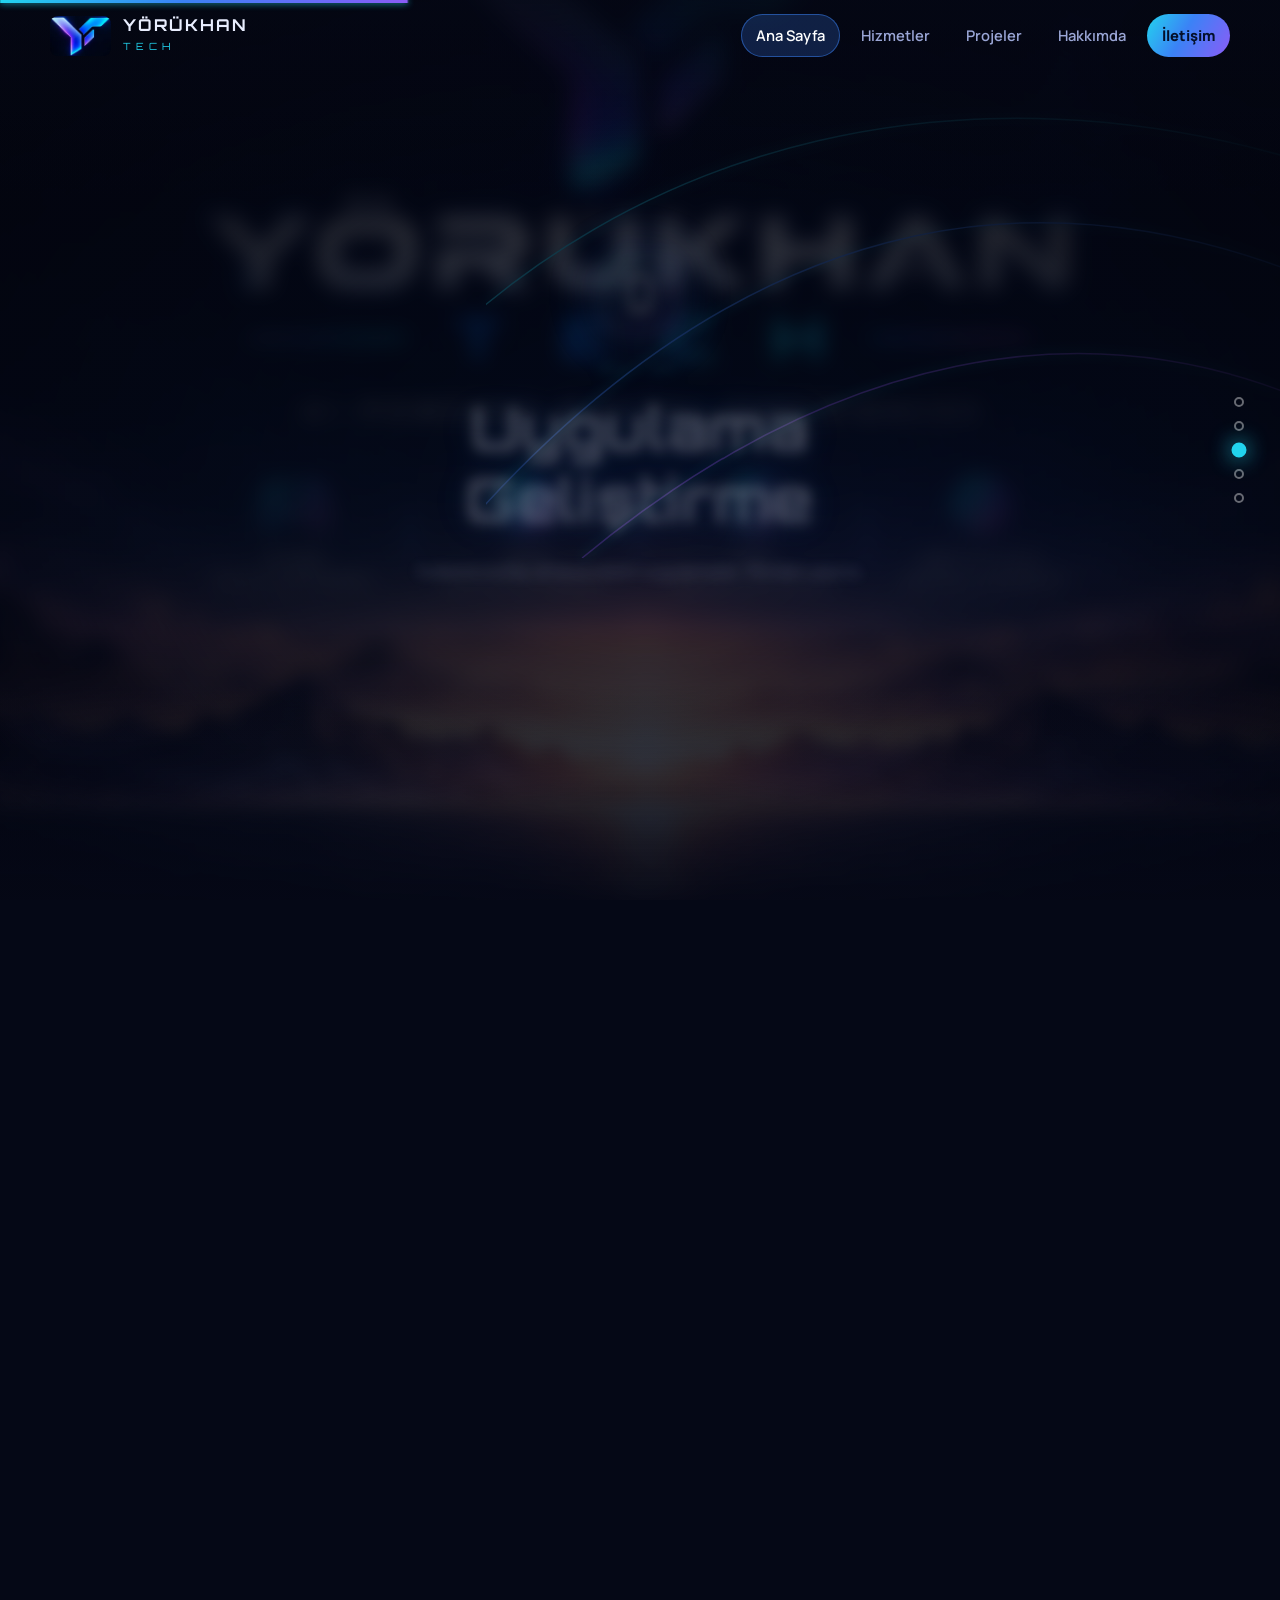
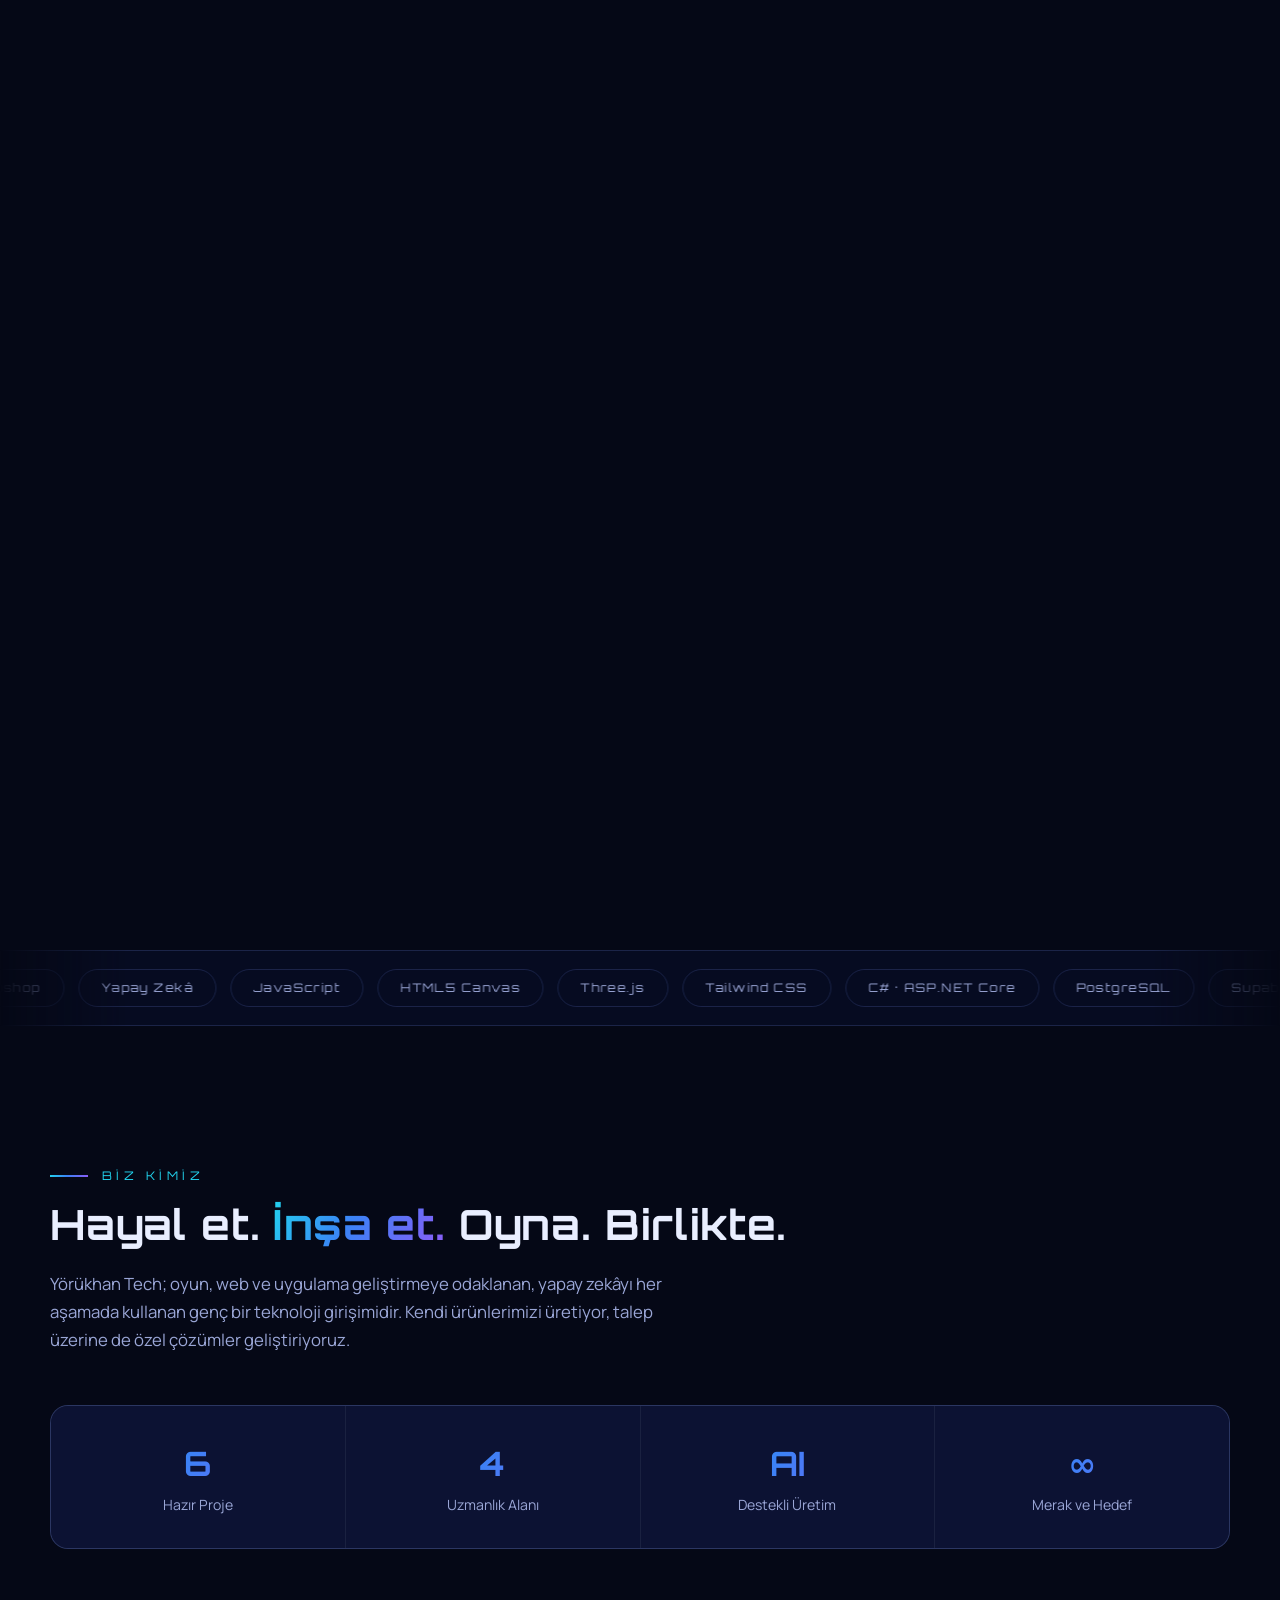
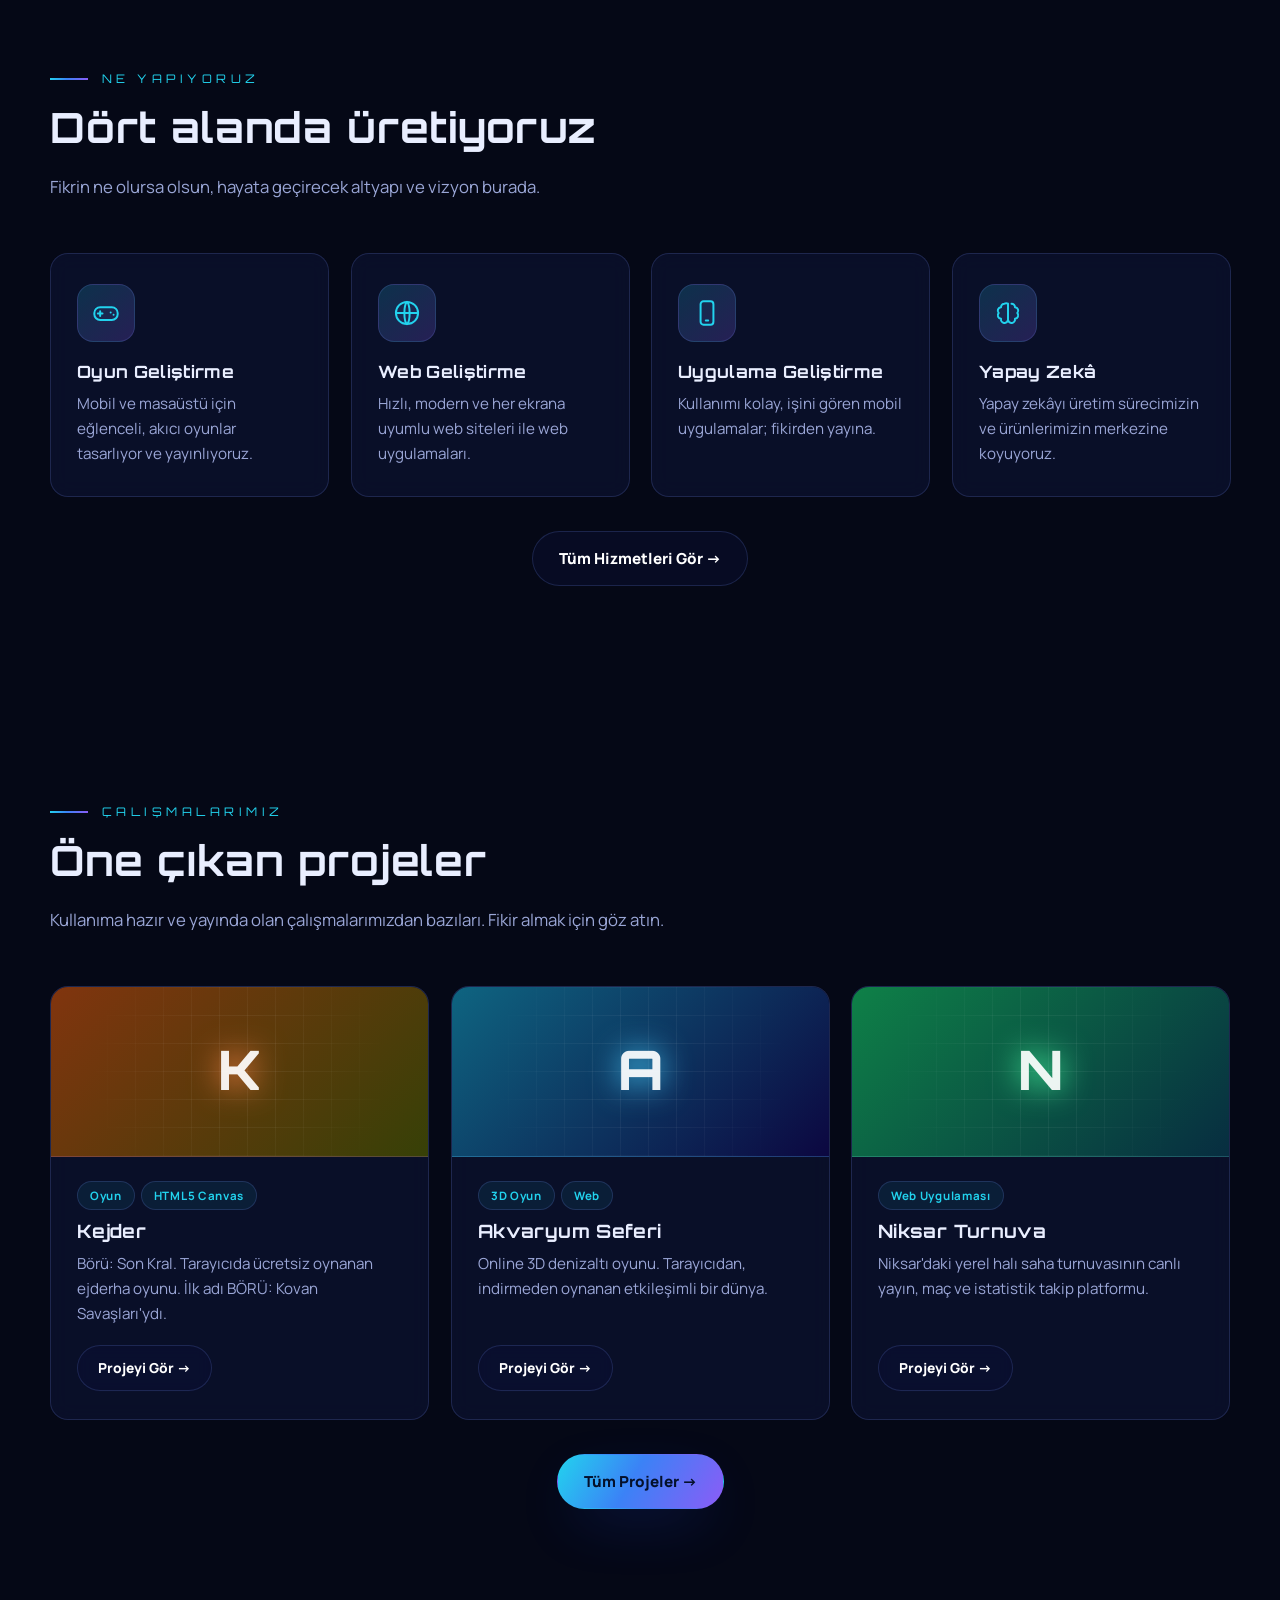
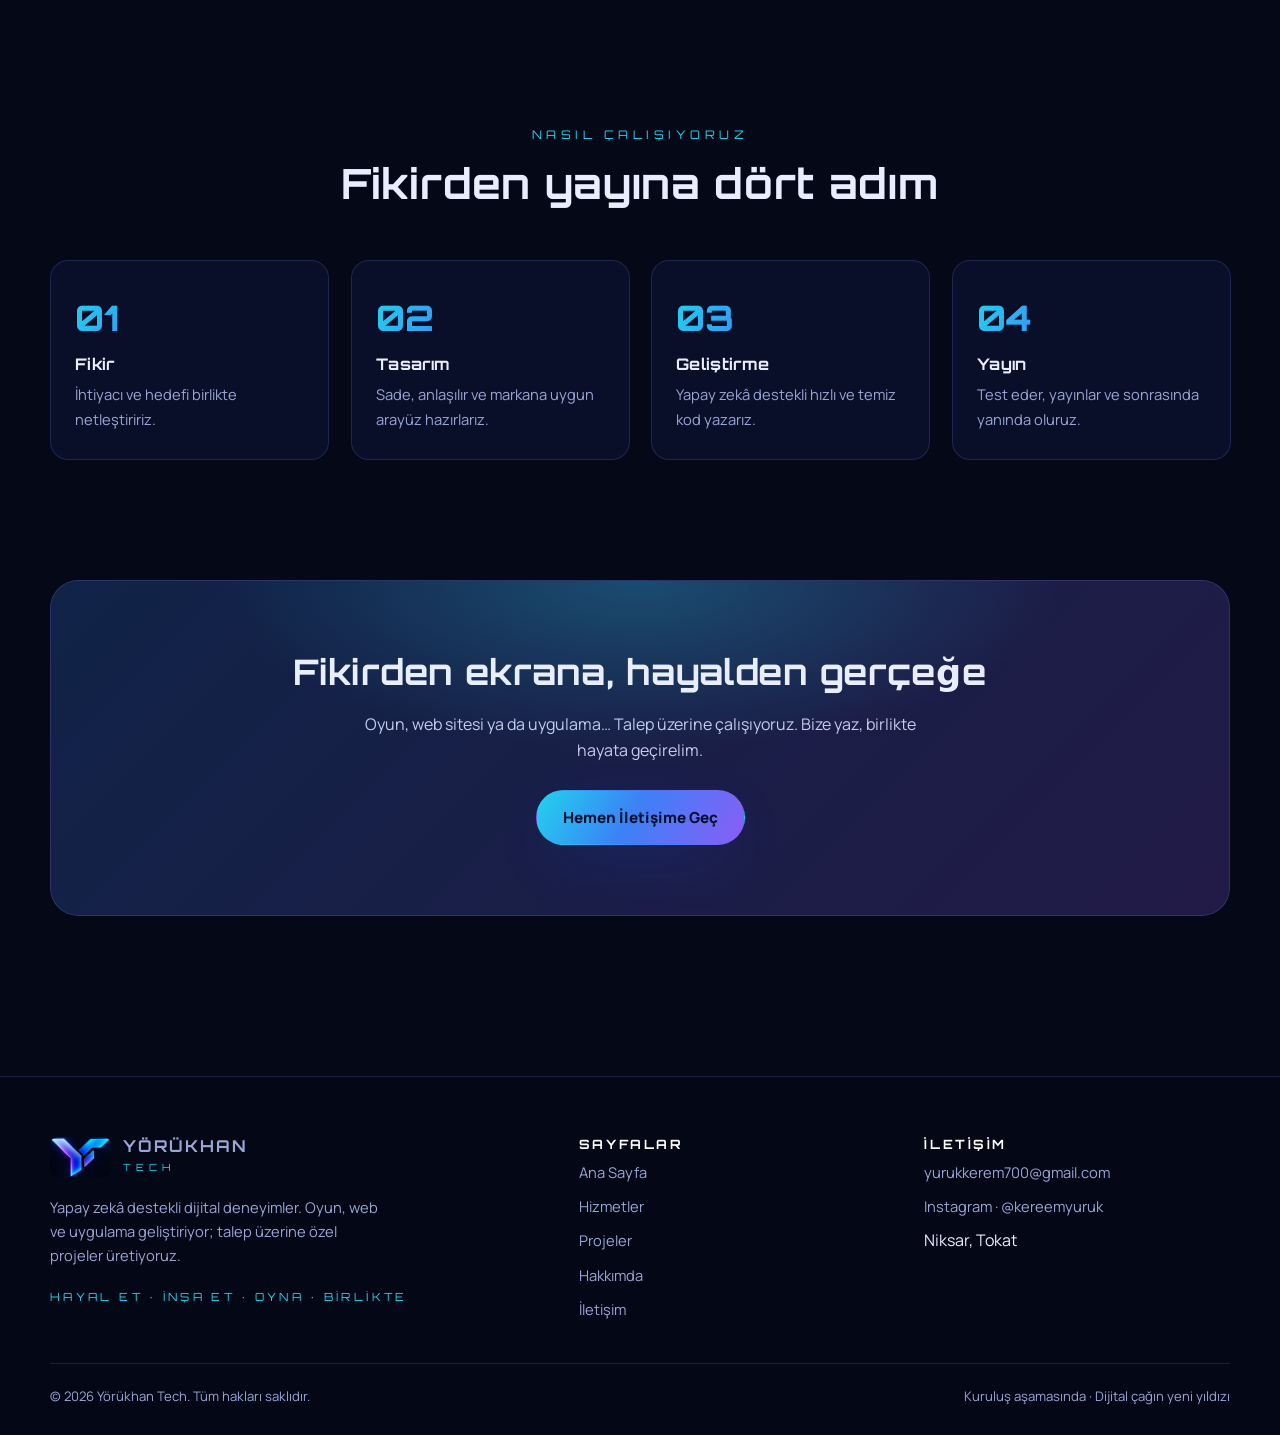
==== commit 0b89bb61: "Masaüstünde kaydırmayla ilerleyen sinematik kapak ve sayfa animasyonları Co-Authored-By: Claude Sonn" ====
--- a/index.html
+++ b/index.html
@@ -14,12 +14,23 @@
 <link rel="preconnect" href="https://fonts.gstatic.com" crossorigin>
 <link href="https://fonts.googleapis.com/css2?family=Manrope:wght@400;500;700;800&family=Orbitron:wght@500;700;800&display=swap" rel="stylesheet">
 <link rel="stylesheet" href="css/style.css">
+<script>if(matchMedia("(min-width:1025px) and (hover:hover) and (pointer:fine)").matches&&!matchMedia("(prefers-reduced-motion: reduce)").matches)document.documentElement.classList.add("fx")</script>
 </head>
 <body data-page="home">
 
 <main>
-<section class="hero" aria-label="Yörükhan Tech kapak">
+<section class="hero" id="hero" aria-label="Yörükhan Tech kapak">
+ <div class="hero-pin">
   <div class="hero-layer" role="img" aria-label="Yörükhan Tech — Yapay zekâ destekli dijital deneyimler. Oyun, web, uygulama ve yapay zekâ."></div>
+  <div class="scene" aria-hidden="true">
+    <div class="sl sl-sky"></div><div class="sl sl-land"></div><div class="sl sl-rocks"></div>
+    <div class="sun-glow"></div>
+    <svg class="orbits" viewBox="0 0 800 520" preserveAspectRatio="xMaxYMin slice"><path d="M-20 360 C 200 120 520 60 820 150"/><path d="M60 470 C 300 210 560 150 830 260"/><path d="M150 520 C 380 330 620 280 840 380"/></svg>
+    <span class="shoot s1"></span><span class="shoot s2"></span><span class="shoot s3"></span>
+    <div class="darken"></div><div class="vignette"></div>
+  </div>
+  <div class="scene-panels" aria-hidden="true"><div class="panel"><div class="panel-icon"><svg viewBox="0 0 24 24"><rect x="2" y="7" width="20" height="11" rx="5"/><path d="M7 10.5v4M5 12.5h4M16 11.5h.01M18.5 13.5h.01"/></svg></div><small>01 / 04</small><h2>Oyun Geliştirme</h2><p>Eğlenceli, akıcı ve tarayıcıdan anında oynanan oyunlar.</p></div><div class="panel"><div class="panel-icon"><svg viewBox="0 0 24 24"><circle cx="12" cy="12" r="9.5"/><path d="M2.5 12h19M12 2.5c3 3 3 16.5 0 19M12 2.5c-3 3-3 16.5 0 19"/></svg></div><small>02 / 04</small><h2>Web Geliştirme</h2><p>Hızlı, modern ve her ekrana uyumlu siteler ve platformlar.</p></div><div class="panel"><div class="panel-icon"><svg viewBox="0 0 24 24"><rect x="6.5" y="2" width="11" height="20" rx="2.5"/><path d="M11 18.5h2"/></svg></div><small>03 / 04</small><h2>Uygulama Geliştirme</h2><p>Kullanımı kolay, amaca odaklı uygulamalar; fikirden yayına.</p></div><div class="panel"><div class="panel-icon"><svg viewBox="0 0 24 24"><path d="M9 4a3 3 0 0 0-3 3 3 3 0 0 0-2 5 3 3 0 0 0 2 5 3 3 0 0 0 6 1V4a3 3 0 0 0-3 0zM15 4a3 3 0 0 1 3 3 3 3 0 0 1 2 5 3 3 0 0 1-2 5 3 3 0 0 1-6 1"/></svg></div><small>04 / 04</small><h2>Yapay Zekâ</h2><p>Üretimin ve ürünlerin merkezinde, hızı ve fikri büyüten güç.</p></div><div class="panel final"><small>YÖRÜKHAN TECH</small><h2><span>Hayal et.</span> <span>İnşa et.</span> <span>Oyna.</span> <span class="grad-text">Birlikte.</span></h2><p>Aşağı kaydır ve çalışmalarımızı keşfet.</p></div></div>
+  <div class="rail" aria-hidden="true"><i></i><i></i><i></i><i></i><i></i></div>
   <div class="hero-orb o1"></div><div class="hero-orb o2"></div>
   <h1 class="sr-only">Yörükhan Tech — Yapay Zekâ Destekli Dijital Deneyimler</h1>
   <div class="container hero-body">
@@ -30,6 +41,7 @@
     </div>
     <div class="scroll-hint" aria-hidden="true"></div>
   </div>
+ </div>
 </section>
 
 <section class="section" style="padding:10px 0 40px"><div class="marquee" aria-label="Kullandığımız teknolojiler"><div class="marquee-track"><span>JavaScript</span><span>HTML5 Canvas</span><span>Three.js</span><span>Tailwind CSS</span><span>C# · ASP.NET Core</span><span>PostgreSQL</span><span>Supabase</span><span>Vercel</span><span>GitHub</span><span>Illustrator</span><span>Photoshop</span><span>Yapay Zekâ</span><span>JavaScript</span><span>HTML5 Canvas</span><span>Three.js</span><span>Tailwind CSS</span><span>C# · ASP.NET Core</span><span>PostgreSQL</span><span>Supabase</span><span>Vercel</span><span>GitHub</span><span>Illustrator</span><span>Photoshop</span><span>Yapay Zekâ</span></div></div></section>
@@ -97,5 +109,6 @@
 </main>
 <script src="js/data.js"></script>
 <script src="js/main.js"></script>
+<script src="js/scroll-fx.js"></script>
 </body>
 </html>
--- a/css/style.css
+++ b/css/style.css
@@ -280,3 +280,61 @@
 .values { display: grid; gap: 10px; margin-top: 18px; }
 .values div { padding: 14px 18px; border-left: 2px solid var(--violet); background: rgba(139,92,246,.07); border-radius: 0 12px 12px 0; color: #c6cdee; font-size: .98rem; }
 .values b { font-family: var(--font-head); color: var(--cyan); margin-right: 8px; }
+
+/* ==========================================================
+   MASAÜSTÜ KAYDIRMA ANİMASYONLARI  (html.fx = geniş ekran + fare)
+   Mobilde bu bölümün hiçbiri çalışmaz.
+   ========================================================== */
+.hero-pin { display: contents; }
+.scene, .scene-panels, .rail { display: none; }
+.fx-bar { display: none; }
+
+html.fx .fx-bar { display: block; position: fixed; top: 0; left: 0; height: 3px; width: 100%; z-index: 80; transform-origin: 0 50%; transform: scaleX(0); background: var(--grad); box-shadow: 0 0 14px var(--cyan); }
+
+/* --- Kapak: kaydırdıkça ilerleyen sinematik sahne --- */
+html.fx .hero { display: block; min-height: 0; height: 460vh; overflow: visible; isolation: auto; }
+html.fx .hero::after, html.fx .hero-orb, html.fx .hero-layer { display: none; }
+html.fx .hero-pin { display: block; position: sticky; top: 0; height: 100vh; overflow: hidden; isolation: isolate; background: #03050f; }
+html.fx .scene { display: block; position: absolute; inset: 0; z-index: 0; }
+html.fx .sl { position: absolute; inset: -4%; background: center / cover no-repeat url("../assets/kapak.webp"); transform-origin: 50% 72%; will-change: transform, filter; }
+html.fx .sl-sky   { -webkit-mask-image: linear-gradient(to bottom, #000 72%, transparent 83%); mask-image: linear-gradient(to bottom, #000 72%, transparent 83%); }
+html.fx .sl-land  { -webkit-mask-image: linear-gradient(to bottom, transparent 71%, #000 80%, #000 86%, transparent 97%); mask-image: linear-gradient(to bottom, transparent 71%, #000 80%, #000 86%, transparent 97%); }
+html.fx .sl-rocks { -webkit-mask-image: linear-gradient(to top, #000 4%, #000 12%, transparent 30%); mask-image: linear-gradient(to top, #000 4%, #000 12%, transparent 30%); }
+html.fx .sun-glow { position: absolute; left: 50%; top: 78%; width: 70vmax; height: 70vmax; margin: -35vmax 0 0 -35vmax; border-radius: 50%; mix-blend-mode: screen; pointer-events: none; will-change: transform, opacity;
+  background: radial-gradient(circle, rgba(255,200,140,.95) 0%, rgba(255,130,70,.45) 14%, rgba(180,90,255,.18) 34%, transparent 62%); opacity: 0; }
+html.fx .orbits { position: absolute; right: 0; top: 0; width: 62%; height: 62%; fill: none; stroke: var(--cyan); stroke-width: 1.4; opacity: .75; filter: drop-shadow(0 0 6px var(--cyan)); }
+html.fx .orbits path { stroke-dasharray: 1400; stroke-dashoffset: 1400; }
+html.fx .orbits path:nth-child(2) { stroke: var(--blue); } html.fx .orbits path:nth-child(3) { stroke: var(--violet); }
+html.fx .darken { position: absolute; inset: 0; background: radial-gradient(ellipse at 50% 55%, rgba(5,8,22,.55), rgba(3,5,15,.96) 85%); opacity: 0; }
+html.fx .vignette { position: absolute; inset: 0; background: linear-gradient(180deg, rgba(5,8,22,.55) 0%, transparent 22%, transparent 76%, rgba(5,8,22,.85) 100%); pointer-events: none; }
+html.fx .shoot { position: absolute; width: 150px; height: 2px; border-radius: 2px; background: linear-gradient(90deg, transparent, #fff, var(--cyan)); opacity: 0; transform: rotate(28deg); filter: drop-shadow(0 0 6px var(--cyan)); animation: shoot 7s linear infinite; }
+html.fx .shoot.s1 { left: 12%; top: 8%; } html.fx .shoot.s2 { left: 48%; top: 4%; animation-delay: 2.6s; animation-duration: 9s; } html.fx .shoot.s3 { left: 70%; top: 14%; animation-delay: 5s; }
+@keyframes shoot { 0% { opacity: 0; translate: 0 0; } 3% { opacity: 1; } 12% { opacity: 0; translate: 380px 200px; } 100% { opacity: 0; translate: 380px 200px; } }
+
+html.fx .hero-body { position: absolute; left: 0; right: 0; bottom: 0; z-index: 5; padding-bottom: 34px; will-change: transform, opacity; }
+html.fx .hero-body .container { width: 100%; }
+
+html.fx .scene-panels { display: block; position: absolute; inset: 0; z-index: 4; pointer-events: none; }
+html.fx .panel { position: absolute; left: 50%; top: 50%; width: min(760px, 86vw); text-align: center; opacity: 0; will-change: transform, opacity, filter; translate: -50% -50%; }
+html.fx .panel small { display: block; font-family: var(--font-head); letter-spacing: .4em; font-size: .78rem; color: var(--cyan); margin-bottom: 16px; }
+html.fx .panel h2 { font-size: clamp(2.2rem, 5.2vw, 4.4rem); margin-bottom: .35em; text-shadow: 0 0 40px rgba(59,130,246,.6); }
+html.fx .panel p { color: #c6cdee; font-size: 1.2rem; max-width: 560px; margin: 0 auto; }
+html.fx .panel-icon { width: 96px; height: 96px; margin: 0 auto 24px; border-radius: 28px; display: grid; place-items: center; border: 1px solid var(--line);
+  background: linear-gradient(140deg, rgba(34,211,238,.2), rgba(139,92,246,.28)); box-shadow: 0 0 60px rgba(59,130,246,.5), inset 0 0 30px rgba(255,255,255,.06); }
+html.fx .panel-icon svg { width: 46px; height: 46px; stroke: #fff; fill: none; stroke-width: 1.6; stroke-linecap: round; stroke-linejoin: round; }
+html.fx .panel.final h2 span { display: inline-block; }
+
+html.fx .rail { display: flex; flex-direction: column; gap: 14px; position: absolute; right: 36px; top: 50%; translate: 0 -50%; z-index: 6; }
+html.fx .rail i { width: 10px; height: 10px; border-radius: 50%; border: 2px solid rgba(255,255,255,.4); transition: .3s; }
+html.fx .rail i.on { background: var(--cyan); border-color: var(--cyan); box-shadow: 0 0 14px var(--cyan); transform: scale(1.5); }
+
+/* --- Her sayfada: kaydırmayla ilerleyen öğeler --- */
+html.fx .reveal { opacity: 1; transform: none; transition: none; will-change: translate, opacity, scale; }
+html.fx .marquee-track { animation: none; will-change: transform; }
+html.fx .page-hero::before { transform: translateY(var(--py, 0px)); }
+html.fx .page-hero .container { will-change: transform, opacity; }
+html.fx .timeline::before { transform-origin: top; transform: scaleY(var(--tl, 0)); }
+html.fx .tl-item::before { transition: .4s; border-color: rgba(120,150,255,.3); box-shadow: none; }
+html.fx .tl-item.on::before { border-color: var(--cyan); box-shadow: 0 0 14px var(--cyan); }
+html.fx .tl-item { transition: opacity .4s; opacity: .35; } html.fx .tl-item.on { opacity: 1; }
+html.fx .project-cover span { will-change: transform; }
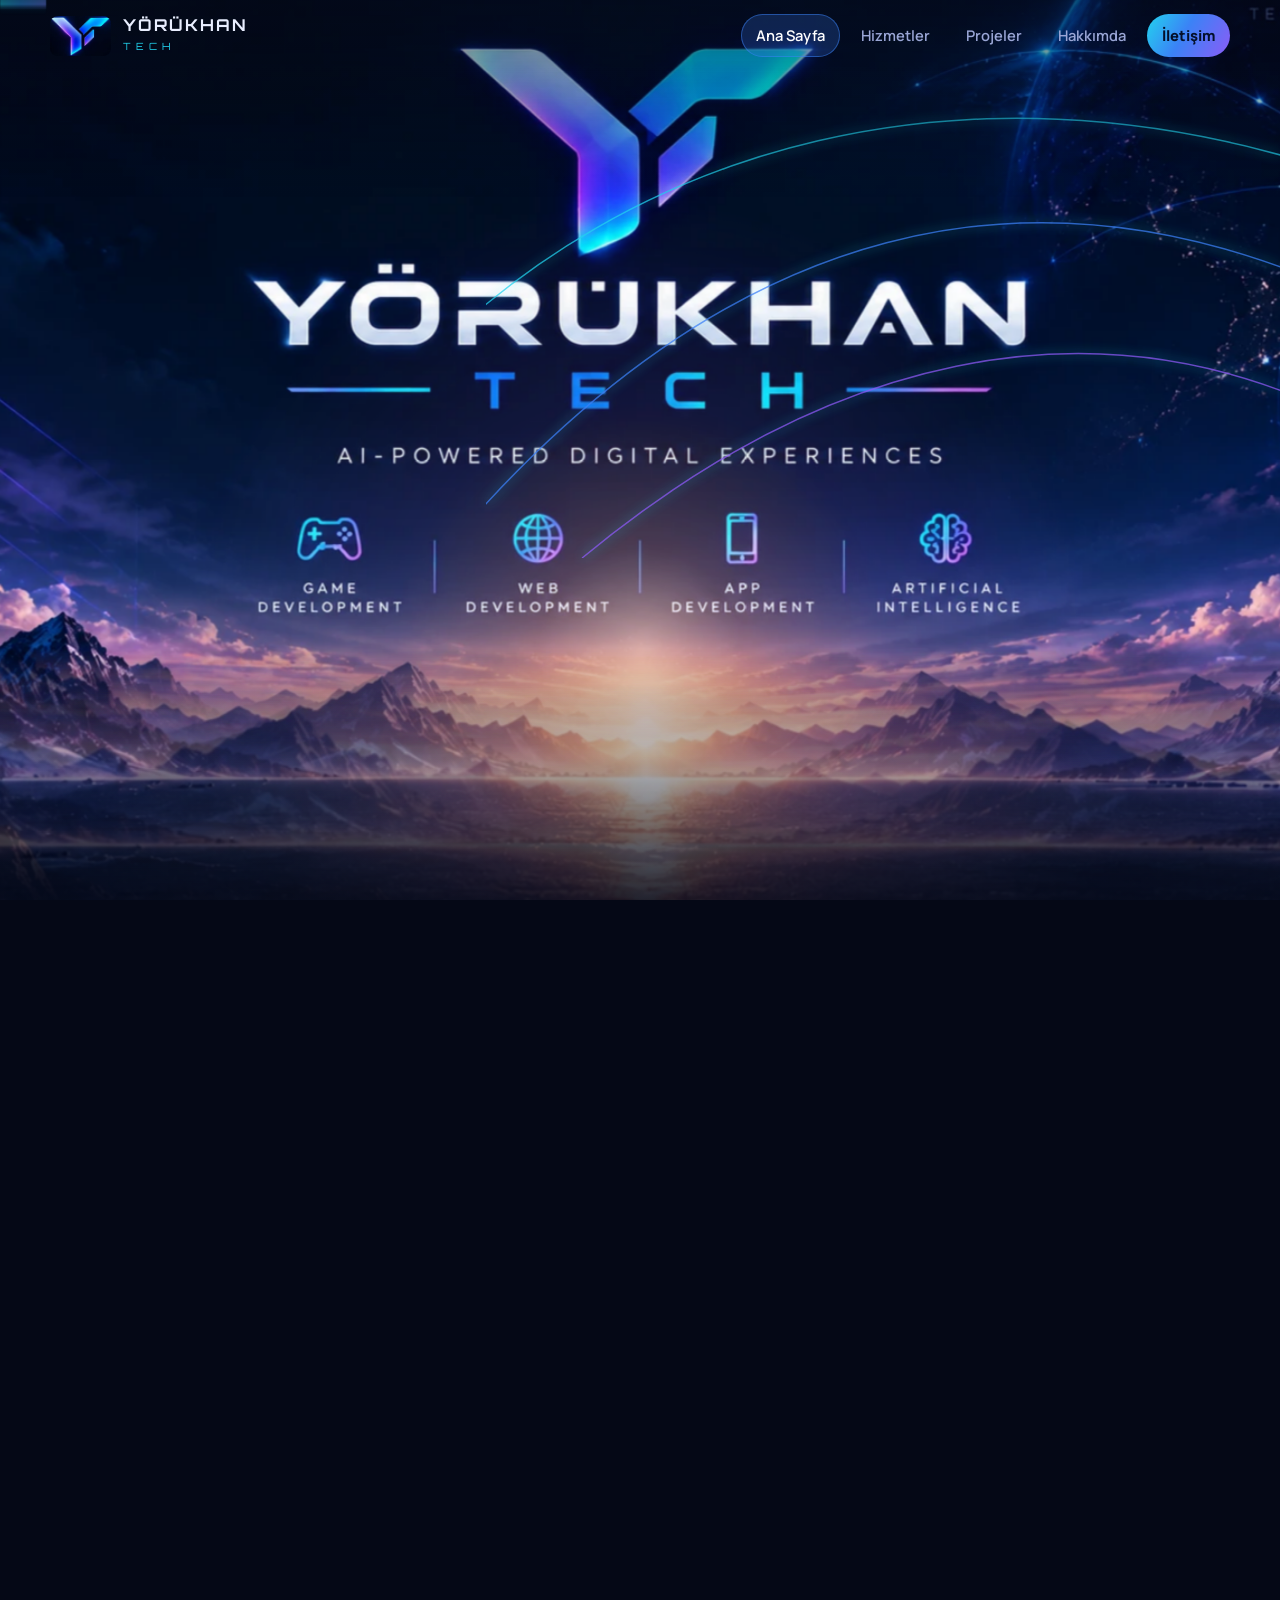
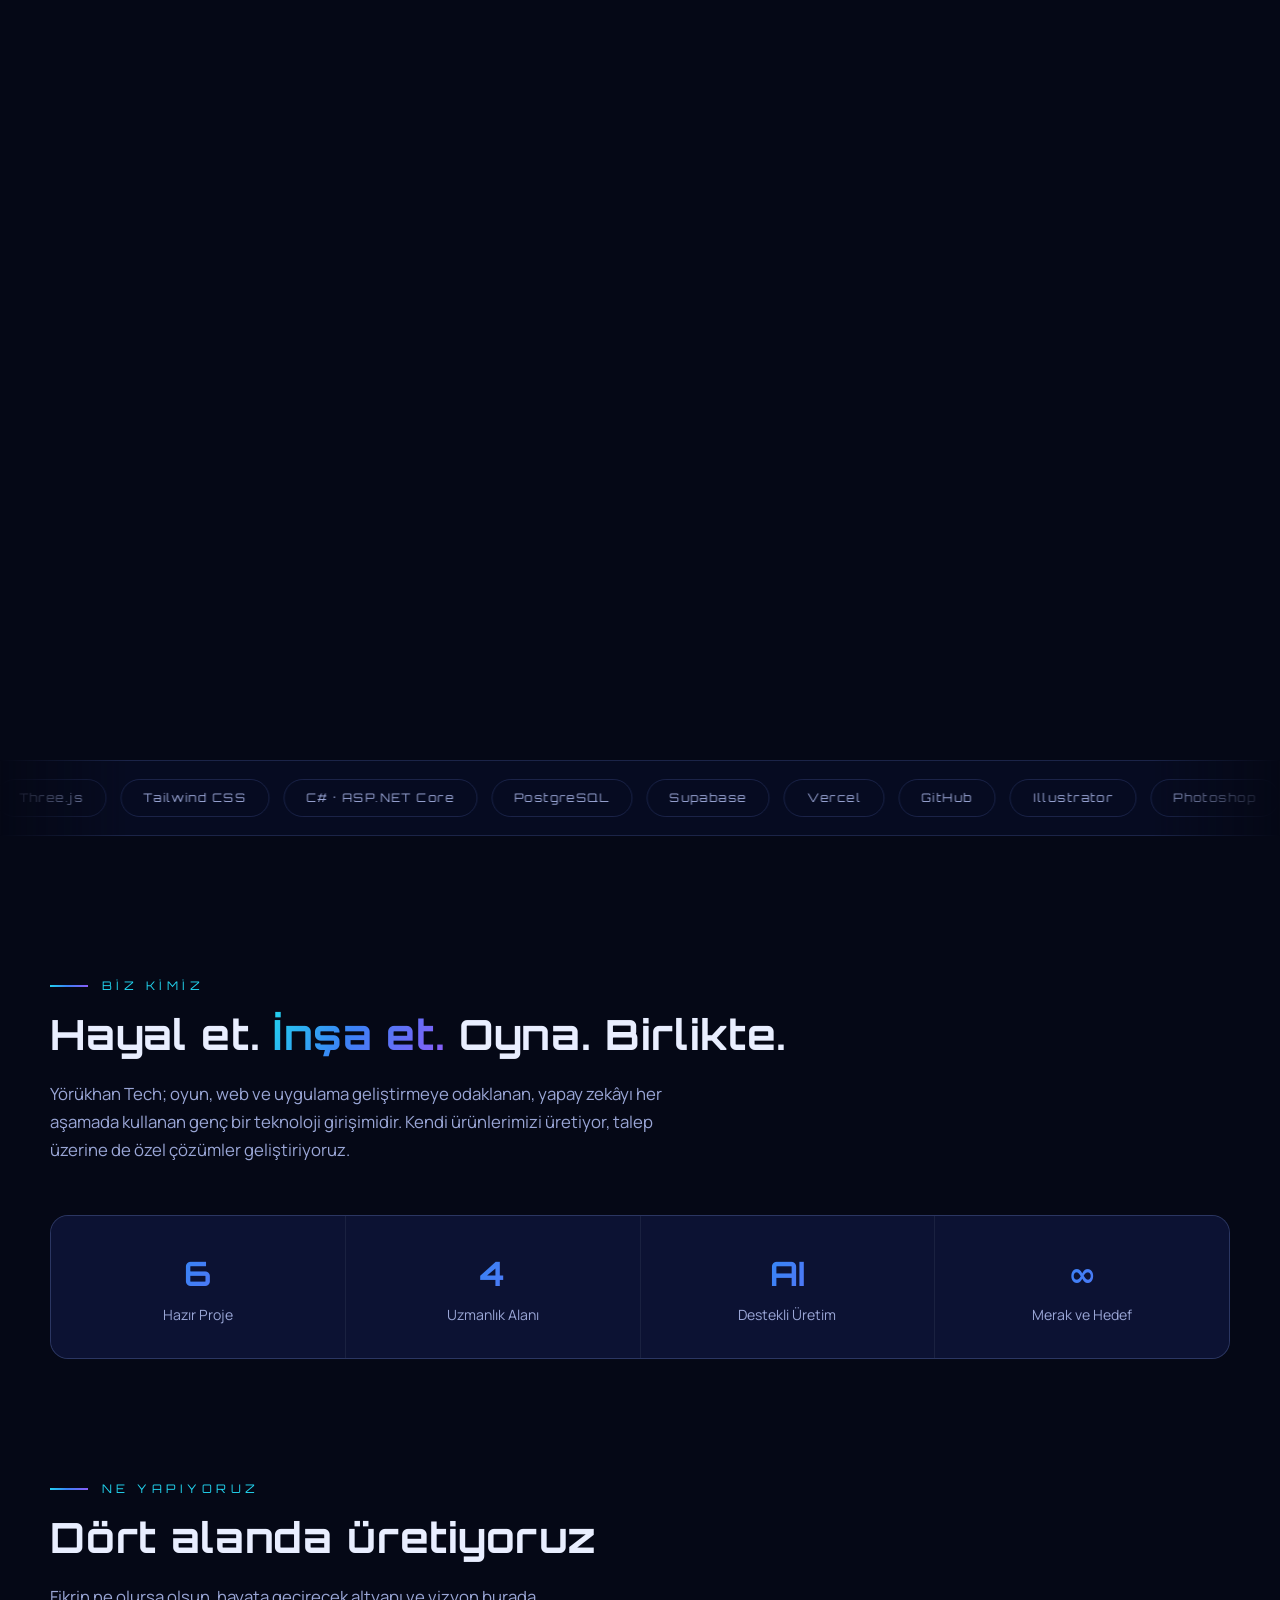
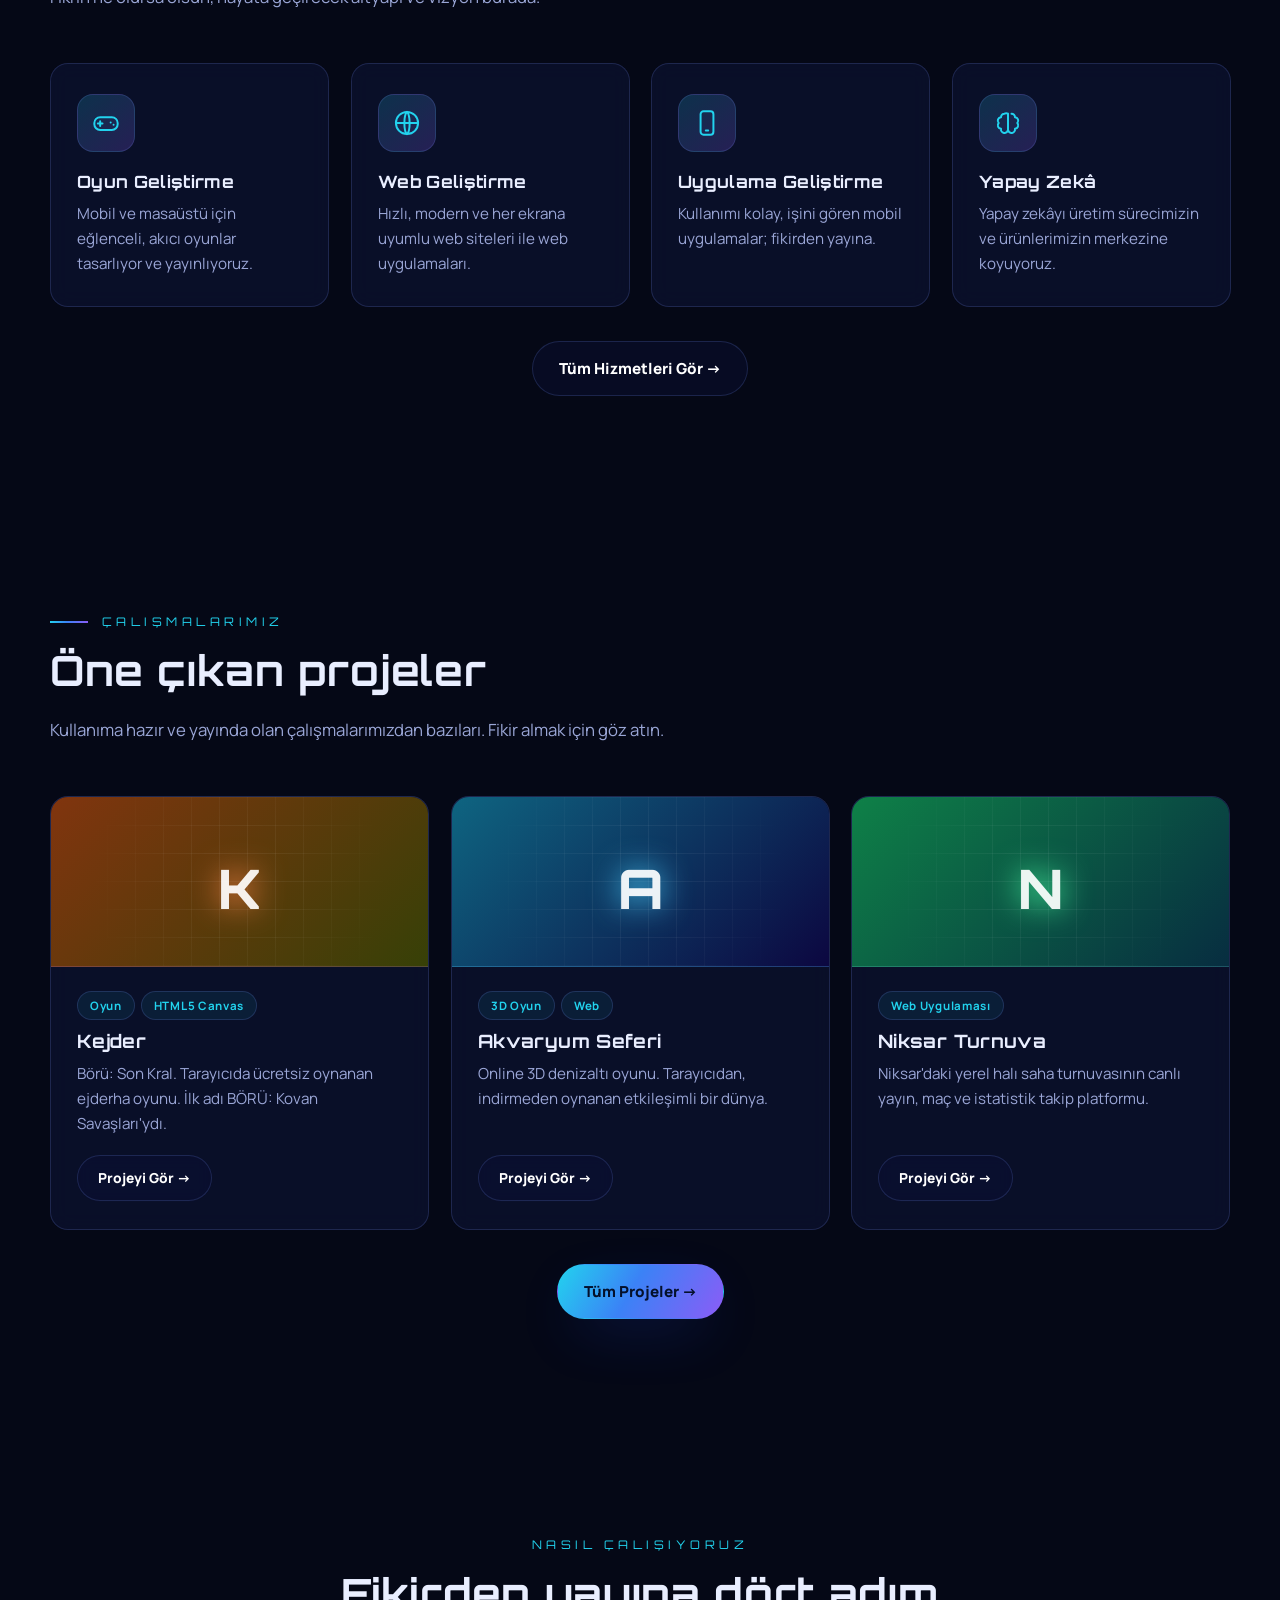
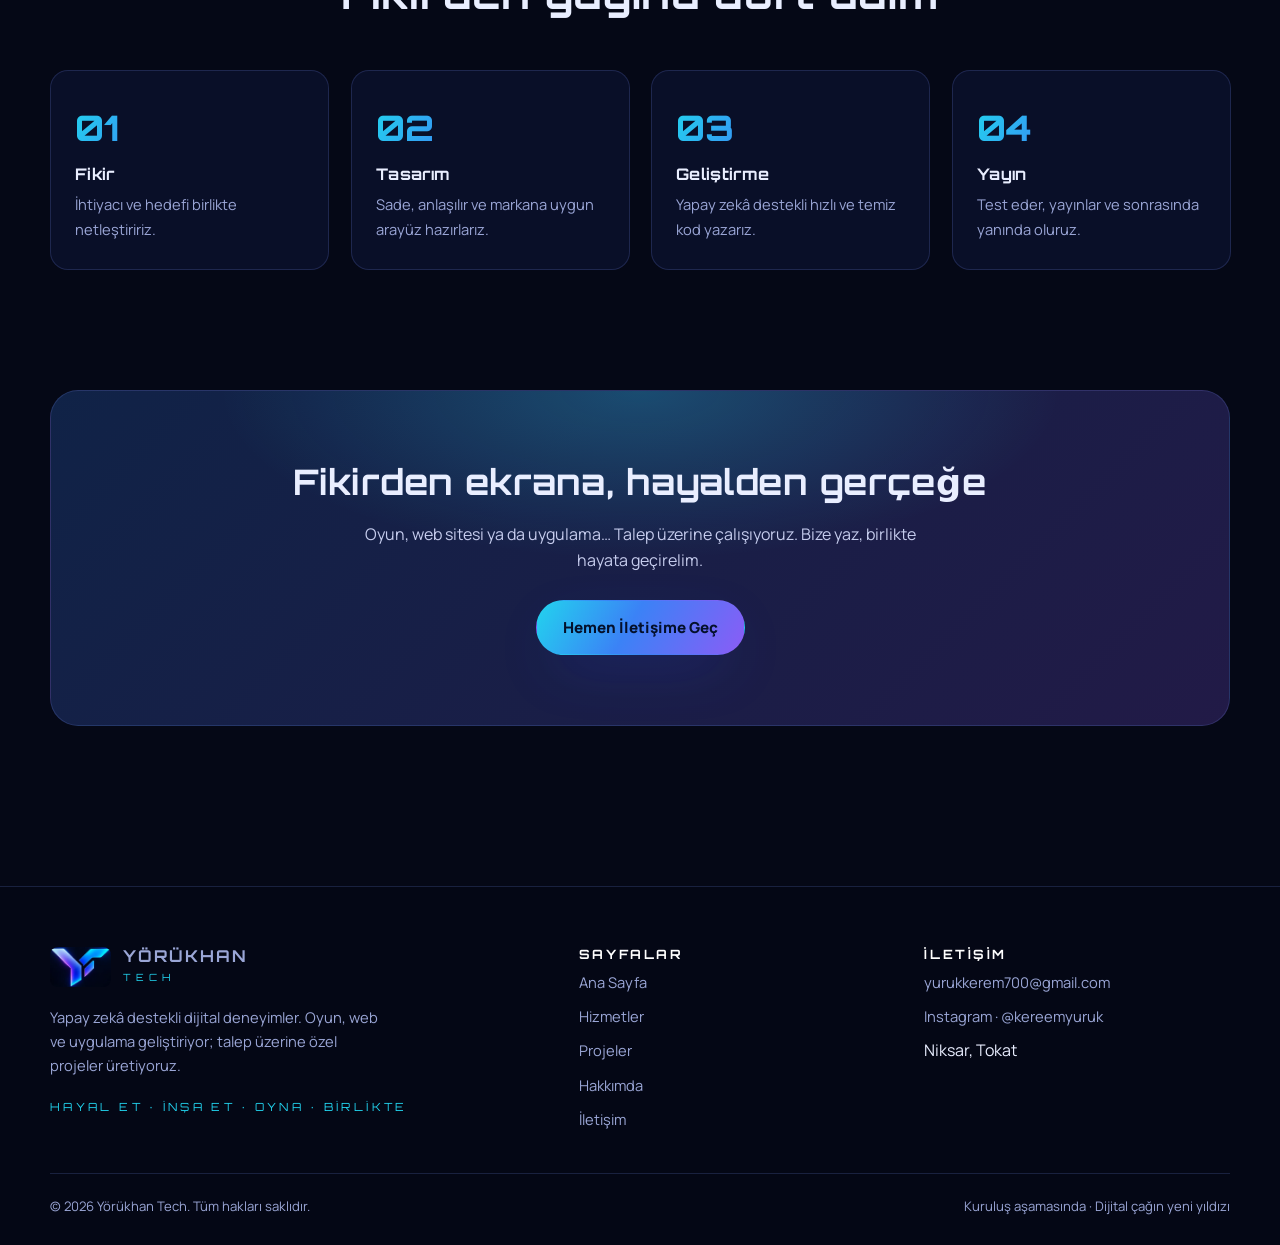
==== commit 67b7d3cb: "Uzun sinematik kaydırma: okyanus, yunuslar, dağlar, çift başlı kartal ve teknoloji sahneleri Co-Auth" ====
--- a/index.html
+++ b/index.html
@@ -29,8 +29,6 @@
     <span class="shoot s1"></span><span class="shoot s2"></span><span class="shoot s3"></span>
     <div class="darken"></div><div class="vignette"></div>
   </div>
-  <div class="scene-panels" aria-hidden="true"><div class="panel"><div class="panel-icon"><svg viewBox="0 0 24 24"><rect x="2" y="7" width="20" height="11" rx="5"/><path d="M7 10.5v4M5 12.5h4M16 11.5h.01M18.5 13.5h.01"/></svg></div><small>01 / 04</small><h2>Oyun Geliştirme</h2><p>Eğlenceli, akıcı ve tarayıcıdan anında oynanan oyunlar.</p></div><div class="panel"><div class="panel-icon"><svg viewBox="0 0 24 24"><circle cx="12" cy="12" r="9.5"/><path d="M2.5 12h19M12 2.5c3 3 3 16.5 0 19M12 2.5c-3 3-3 16.5 0 19"/></svg></div><small>02 / 04</small><h2>Web Geliştirme</h2><p>Hızlı, modern ve her ekrana uyumlu siteler ve platformlar.</p></div><div class="panel"><div class="panel-icon"><svg viewBox="0 0 24 24"><rect x="6.5" y="2" width="11" height="20" rx="2.5"/><path d="M11 18.5h2"/></svg></div><small>03 / 04</small><h2>Uygulama Geliştirme</h2><p>Kullanımı kolay, amaca odaklı uygulamalar; fikirden yayına.</p></div><div class="panel"><div class="panel-icon"><svg viewBox="0 0 24 24"><path d="M9 4a3 3 0 0 0-3 3 3 3 0 0 0-2 5 3 3 0 0 0 2 5 3 3 0 0 0 6 1V4a3 3 0 0 0-3 0zM15 4a3 3 0 0 1 3 3 3 3 0 0 1 2 5 3 3 0 0 1-2 5 3 3 0 0 1-6 1"/></svg></div><small>04 / 04</small><h2>Yapay Zekâ</h2><p>Üretimin ve ürünlerin merkezinde, hızı ve fikri büyüten güç.</p></div><div class="panel final"><small>YÖRÜKHAN TECH</small><h2><span>Hayal et.</span> <span>İnşa et.</span> <span>Oyna.</span> <span class="grad-text">Birlikte.</span></h2><p>Aşağı kaydır ve çalışmalarımızı keşfet.</p></div></div>
-  <div class="rail" aria-hidden="true"><i></i><i></i><i></i><i></i><i></i></div>
   <div class="hero-orb o1"></div><div class="hero-orb o2"></div>
   <h1 class="sr-only">Yörükhan Tech — Yapay Zekâ Destekli Dijital Deneyimler</h1>
   <div class="container hero-body">
@@ -109,6 +107,7 @@
 </main>
 <script src="js/data.js"></script>
 <script src="js/main.js"></script>
+<script src="js/hero-scenes.js"></script>
 <script src="js/scroll-fx.js"></script>
 </body>
 </html>
--- a/css/style.css
+++ b/css/style.css
@@ -292,7 +292,7 @@
 html.fx .fx-bar { display: block; position: fixed; top: 0; left: 0; height: 3px; width: 100%; z-index: 80; transform-origin: 0 50%; transform: scaleX(0); background: var(--grad); box-shadow: 0 0 14px var(--cyan); }
 
 /* --- Kapak: kaydırdıkça ilerleyen sinematik sahne --- */
-html.fx .hero { display: block; min-height: 0; height: 460vh; overflow: visible; isolation: auto; }
+html.fx .hero { display: block; min-height: 0; height: 1150vh; overflow: visible; isolation: auto; }
 html.fx .hero::after, html.fx .hero-orb, html.fx .hero-layer { display: none; }
 html.fx .hero-pin { display: block; position: sticky; top: 0; height: 100vh; overflow: hidden; isolation: isolate; background: #03050f; }
 html.fx .scene { display: block; position: absolute; inset: 0; z-index: 0; }
@@ -314,19 +314,6 @@
 html.fx .hero-body { position: absolute; left: 0; right: 0; bottom: 0; z-index: 5; padding-bottom: 34px; will-change: transform, opacity; }
 html.fx .hero-body .container { width: 100%; }
 
-html.fx .scene-panels { display: block; position: absolute; inset: 0; z-index: 4; pointer-events: none; }
-html.fx .panel { position: absolute; left: 50%; top: 50%; width: min(760px, 86vw); text-align: center; opacity: 0; will-change: transform, opacity, filter; translate: -50% -50%; }
-html.fx .panel small { display: block; font-family: var(--font-head); letter-spacing: .4em; font-size: .78rem; color: var(--cyan); margin-bottom: 16px; }
-html.fx .panel h2 { font-size: clamp(2.2rem, 5.2vw, 4.4rem); margin-bottom: .35em; text-shadow: 0 0 40px rgba(59,130,246,.6); }
-html.fx .panel p { color: #c6cdee; font-size: 1.2rem; max-width: 560px; margin: 0 auto; }
-html.fx .panel-icon { width: 96px; height: 96px; margin: 0 auto 24px; border-radius: 28px; display: grid; place-items: center; border: 1px solid var(--line);
-  background: linear-gradient(140deg, rgba(34,211,238,.2), rgba(139,92,246,.28)); box-shadow: 0 0 60px rgba(59,130,246,.5), inset 0 0 30px rgba(255,255,255,.06); }
-html.fx .panel-icon svg { width: 46px; height: 46px; stroke: #fff; fill: none; stroke-width: 1.6; stroke-linecap: round; stroke-linejoin: round; }
-html.fx .panel.final h2 span { display: inline-block; }
-
-html.fx .rail { display: flex; flex-direction: column; gap: 14px; position: absolute; right: 36px; top: 50%; translate: 0 -50%; z-index: 6; }
-html.fx .rail i { width: 10px; height: 10px; border-radius: 50%; border: 2px solid rgba(255,255,255,.4); transition: .3s; }
-html.fx .rail i.on { background: var(--cyan); border-color: var(--cyan); box-shadow: 0 0 14px var(--cyan); transform: scale(1.5); }
 
 /* --- Her sayfada: kaydırmayla ilerleyen öğeler --- */
 html.fx .reveal { opacity: 1; transform: none; transition: none; will-change: translate, opacity, scale; }
@@ -338,3 +325,72 @@
 html.fx .tl-item.on::before { border-color: var(--cyan); box-shadow: 0 0 14px var(--cyan); }
 html.fx .tl-item { transition: opacity .4s; opacity: .35; } html.fx .tl-item.on { opacity: 1; }
 html.fx .project-cover span { will-change: transform; }
+
+/* ---------- Kapak sahneleri (hero-scenes.js) ---------- */
+html.fx .hs { position: absolute; inset: 0; z-index: 2; pointer-events: none; }
+html.fx .hs-scene { position: absolute; inset: 0; display: none; opacity: 0; overflow: hidden; background: #03050f; }
+html.fx .hs-eagle { background: transparent; }
+html.fx .hs-svg { position: absolute; inset: 0; width: 100%; height: 100%; }
+html.fx .hs-bg { position: absolute; inset: 0; background: radial-gradient(ellipse at 50% 40%, #0d1550 0%, #050816 70%); }
+html.fx .grid-bg::after { content: ""; position: absolute; inset: 0; background-image: linear-gradient(rgba(120,150,255,.09) 1px, transparent 1px), linear-gradient(90deg, rgba(120,150,255,.09) 1px, transparent 1px); background-size: 56px 56px; mask-image: radial-gradient(ellipse at 50% 45%, #000 20%, transparent 75%); }
+html.fx .hs-flash { position: absolute; inset: 0; opacity: 0; pointer-events: none; background: radial-gradient(circle at 50% 50%, #fff 0%, #aef0ff 30%, rgba(59,130,246,.55) 65%, transparent 100%); }
+html.fx .hs-hud { position: absolute; left: 36px; bottom: 34px; z-index: 6; opacity: 0; font-family: var(--font-head); letter-spacing: .3em; font-size: .72rem; display: flex; gap: 14px; align-items: center; color: var(--muted); transition: opacity .3s; }
+html.fx .hs-hud b { color: var(--cyan); } html.fx .hs-hud span { color: #fff; }
+html.fx .rail2 { position: absolute; right: 34px; top: 50%; translate: 0 -50%; z-index: 6; display: flex; flex-direction: column; gap: 12px; opacity: 0; transition: opacity .3s; }
+html.fx .rail2 i { width: 9px; height: 9px; border-radius: 50%; border: 2px solid rgba(255,255,255,.4); transition: .3s; }
+html.fx .rail2 i.on { background: var(--cyan); border-color: var(--cyan); box-shadow: 0 0 14px var(--cyan); transform: scale(1.5); }
+
+html.fx .cap { position: absolute; left: 0; right: 0; text-align: center; padding: 0 20px; z-index: 3; }
+html.fx .cap-bottom { bottom: 9vh; }
+html.fx .cap small { display: block; font-family: var(--font-head); letter-spacing: .42em; font-size: .78rem; color: var(--cyan); margin-bottom: 14px; }
+html.fx .cap h2 { font-size: clamp(2.2rem, 5vw, 4.2rem); margin-bottom: .3em; text-shadow: 0 0 40px rgba(59,130,246,.7), 0 2px 20px rgba(0,0,0,.7); }
+html.fx .cap p { color: #d6dcff; font-size: 1.15rem; max-width: 620px; margin: 0 auto; text-shadow: 0 2px 16px rgba(0,0,0,.8); }
+html.fx .cap-icon { position: absolute; left: 50%; top: 11vh; translate: -50% 0; width: 84px; height: 84px; border-radius: 26px; display: grid; place-items: center; z-index: 3; border: 1px solid var(--line);
+  background: linear-gradient(140deg, rgba(34,211,238,.2), rgba(139,92,246,.3)); box-shadow: 0 0 60px rgba(59,130,246,.55); }
+html.fx .cap-icon svg { width: 42px; height: 42px; stroke: #fff; fill: none; stroke-width: 1.6; stroke-linecap: round; stroke-linejoin: round; }
+
+/* web sahnesi */
+html.fx .web-stage, html.fx .app-stage { position: absolute; inset: 0 0 24vh 0; display: grid; place-items: center; perspective: 1400px; }
+html.fx .browser { width: min(780px, 60vw); border-radius: 18px; overflow: hidden; border: 1px solid rgba(127,233,255,.45); background: rgba(8,12,40,.85); box-shadow: 0 30px 120px rgba(59,130,246,.45), 0 0 0 1px rgba(255,255,255,.04) inset; margin-top: 4vh; will-change: transform; }
+html.fx .b-bar { display: flex; align-items: center; gap: 8px; padding: 12px 16px; background: rgba(255,255,255,.05); border-bottom: 1px solid var(--line); }
+html.fx .b-bar i { width: 10px; height: 10px; border-radius: 50%; background: #ff5f7a; } html.fx .b-bar i:nth-child(2) { background: #ffd24a; } html.fx .b-bar i:nth-child(3) { background: #3ddc97; }
+html.fx .b-bar span { margin-left: 14px; flex: 1; padding: 5px 14px; border-radius: 999px; background: rgba(0,0,0,.35); color: var(--muted); font-size: .8rem; }
+html.fx .b-body { padding: 22px; display: grid; gap: 18px; }
+html.fx .b-nav { display: flex; gap: 12px; align-items: center; } html.fx .b-nav b { width: 90px; height: 18px; border-radius: 6px; background: var(--grad); } html.fx .b-nav u { width: 50px; height: 8px; border-radius: 4px; background: rgba(255,255,255,.2); }
+html.fx .b-hero { display: grid; gap: 10px; padding: 26px 22px; border-radius: 14px; background: linear-gradient(135deg, rgba(59,130,246,.35), rgba(139,92,246,.35)); }
+html.fx .b-h1 { height: 24px; width: 60%; border-radius: 6px; background: #fff; } html.fx .b-h2 { height: 12px; width: 40%; border-radius: 6px; background: rgba(255,255,255,.5); } html.fx .b-btn { height: 30px; width: 110px; border-radius: 99px; background: var(--cyan); margin-top: 6px; }
+html.fx .b-cards { display: grid; grid-template-columns: repeat(3, 1fr); gap: 14px; } html.fx .b-cards div { height: 84px; border-radius: 12px; background: rgba(255,255,255,.07); border: 1px solid var(--line); }
+html.fx .b-lines { display: grid; gap: 8px; } html.fx .b-lines s { height: 8px; border-radius: 4px; background: rgba(255,255,255,.14); } html.fx .b-lines s:nth-child(2) { width: 80%; } html.fx .b-lines s:nth-child(3) { width: 55%; }
+html.fx .code-float { position: absolute; font-family: ui-monospace, Menlo, monospace; font-size: .95rem; color: var(--cyan); padding: 8px 14px; border: 1px solid var(--line); border-radius: 10px; background: rgba(8,12,40,.7); white-space: nowrap; }
+html.fx .c0 { left: 8%; top: 18%; } html.fx .c1 { left: 12%; top: 46%; } html.fx .c2 { left: 6%; top: 70%; } html.fx .c3 { right: 8%; top: 22%; } html.fx .c4 { right: 11%; top: 50%; color: #c9b6ff; } html.fx .c5 { right: 6%; top: 74%; color: #ffe27a; }
+html.fx .cursor { position: absolute; width: 34px; height: 34px; filter: drop-shadow(0 0 8px var(--cyan)); }
+
+/* uygulama sahnesi */
+html.fx .phone { position: relative; width: 300px; height: 600px; border-radius: 44px; border: 2px solid rgba(127,233,255,.55); background: linear-gradient(160deg, #0d1550, #060a24); box-shadow: 0 40px 120px rgba(59,130,246,.5); padding: 14px; transform-style: preserve-3d; margin-top: 2vh; will-change: transform; }
+html.fx .p-notch { position: absolute; top: 14px; left: 50%; width: 96px; height: 24px; margin-left: -48px; background: #02030d; border-radius: 0 0 16px 16px; z-index: 2; }
+html.fx .p-screen { height: 100%; border-radius: 32px; overflow: hidden; padding: 46px 16px 16px; background: linear-gradient(180deg, rgba(59,130,246,.18), rgba(139,92,246,.1)); display: grid; align-content: start; gap: 14px; position: relative; }
+html.fx .p-head b { display: block; width: 120px; height: 20px; border-radius: 6px; background: var(--grad); } html.fx .p-head span { display: block; width: 70%; height: 9px; margin-top: 10px; border-radius: 5px; background: rgba(255,255,255,.25); }
+html.fx .p-row { display: flex; gap: 12px; align-items: center; padding: 12px; border-radius: 16px; background: rgba(255,255,255,.07); border: 1px solid var(--line); }
+html.fx .p-row i { width: 42px; height: 42px; border-radius: 13px; background: linear-gradient(135deg, var(--cyan), var(--violet)); flex: none; } html.fx .p-row div { flex: 1; display: grid; gap: 8px; } html.fx .p-row s { height: 8px; border-radius: 4px; background: rgba(255,255,255,.3); } html.fx .p-row s:last-child { width: 60%; background: rgba(255,255,255,.15); }
+html.fx .p-fab { position: absolute; right: 18px; bottom: 18px; width: 54px; height: 54px; border-radius: 50%; display: grid; place-items: center; font-size: 1.8rem; background: var(--grad); color: #04102b; font-weight: 800; box-shadow: 0 0 30px rgba(34,211,238,.6); }
+html.fx .orbit { position: absolute; width: 640px; height: 640px; left: 50%; top: 50%; margin: -320px 0 0 -320px; border-radius: 50%; border: 1px dashed rgba(127,233,255,.35); will-change: transform; }
+html.fx .o-ico { position: absolute; width: 64px; height: 64px; border-radius: 20px; display: grid; place-items: center; border: 1px solid var(--line); background: rgba(10,16,48,.85); box-shadow: 0 0 30px rgba(59,130,246,.5); }
+html.fx .o-ico svg { width: 30px; height: 30px; stroke: var(--cyan); fill: none; stroke-width: 1.7; stroke-linecap: round; stroke-linejoin: round; }
+html.fx .o0 { left: 50%; top: -32px; margin-left: -32px; } html.fx .o1 { right: -32px; top: 50%; margin-top: -32px; } html.fx .o2 { left: 50%; bottom: -32px; margin-left: -32px; } html.fx .o3 { left: -32px; top: 50%; margin-top: -32px; }
+html.fx .toast { position: absolute; right: 18%; top: 22%; padding: 14px 18px; border-radius: 16px; background: rgba(10,16,48,.92); border: 1px solid var(--cyan); box-shadow: 0 0 40px rgba(34,211,238,.4); display: grid; gap: 3px; font-size: .9rem; }
+html.fx .toast b { color: var(--cyan); font-family: var(--font-head); font-size: .75rem; letter-spacing: .12em; } html.fx .toast span { color: #fff; }
+
+/* final */
+html.fx .final-box { position: absolute; left: 50%; top: 50%; translate: -50% -50%; width: min(980px, 90vw); text-align: center; }
+html.fx .final-box small { display: block; font-family: var(--font-head); letter-spacing: .5em; font-size: .8rem; color: var(--cyan); margin-bottom: 22px; }
+html.fx .final-box h2 { font-size: clamp(2.6rem, 6.4vw, 5.4rem); text-shadow: 0 0 50px rgba(59,130,246,.7); }
+html.fx .final-box h2 span { display: inline-block; will-change: transform, opacity; }
+html.fx .final-box p { color: #c6cdee; font-size: 1.2rem; margin-top: 24px; }
+html.fx .hs-scene::after { content: ""; position: absolute; left: 0; right: 0; bottom: 0; height: 46%; background: linear-gradient(0deg, rgba(3,5,15,.78), transparent); pointer-events: none; z-index: 2; }
+html.fx .hs-eagle::after { display: none; }
+html.fx .cap h2 .h-ic { display: inline-grid; place-items: center; width: .95em; height: .95em; margin-right: .3em; vertical-align: -.1em; border-radius: 22%; border: 1px solid var(--line); background: linear-gradient(140deg, rgba(34,211,238,.25), rgba(139,92,246,.35)); box-shadow: 0 0 30px rgba(59,130,246,.55); }
+html.fx .cap h2 .h-ic svg { width: 56%; height: 56%; stroke: #fff; fill: none; stroke-width: 1.8; stroke-linecap: round; stroke-linejoin: round; }
+html.fx .web-stage, html.fx .app-stage { inset: 9vh 0 27vh 0; }
+html.fx .browser { width: min(700px, 52vw); margin-top: 0; }
+html.fx .phone { width: min(280px, 31vh); height: min(560px, 62vh); margin-top: 0; border-radius: 40px; }
+html.fx .orbit { width: min(620px, 66vh); height: min(620px, 66vh); margin: calc(min(620px, 66vh) / -2) 0 0 calc(min(620px, 66vh) / -2); }
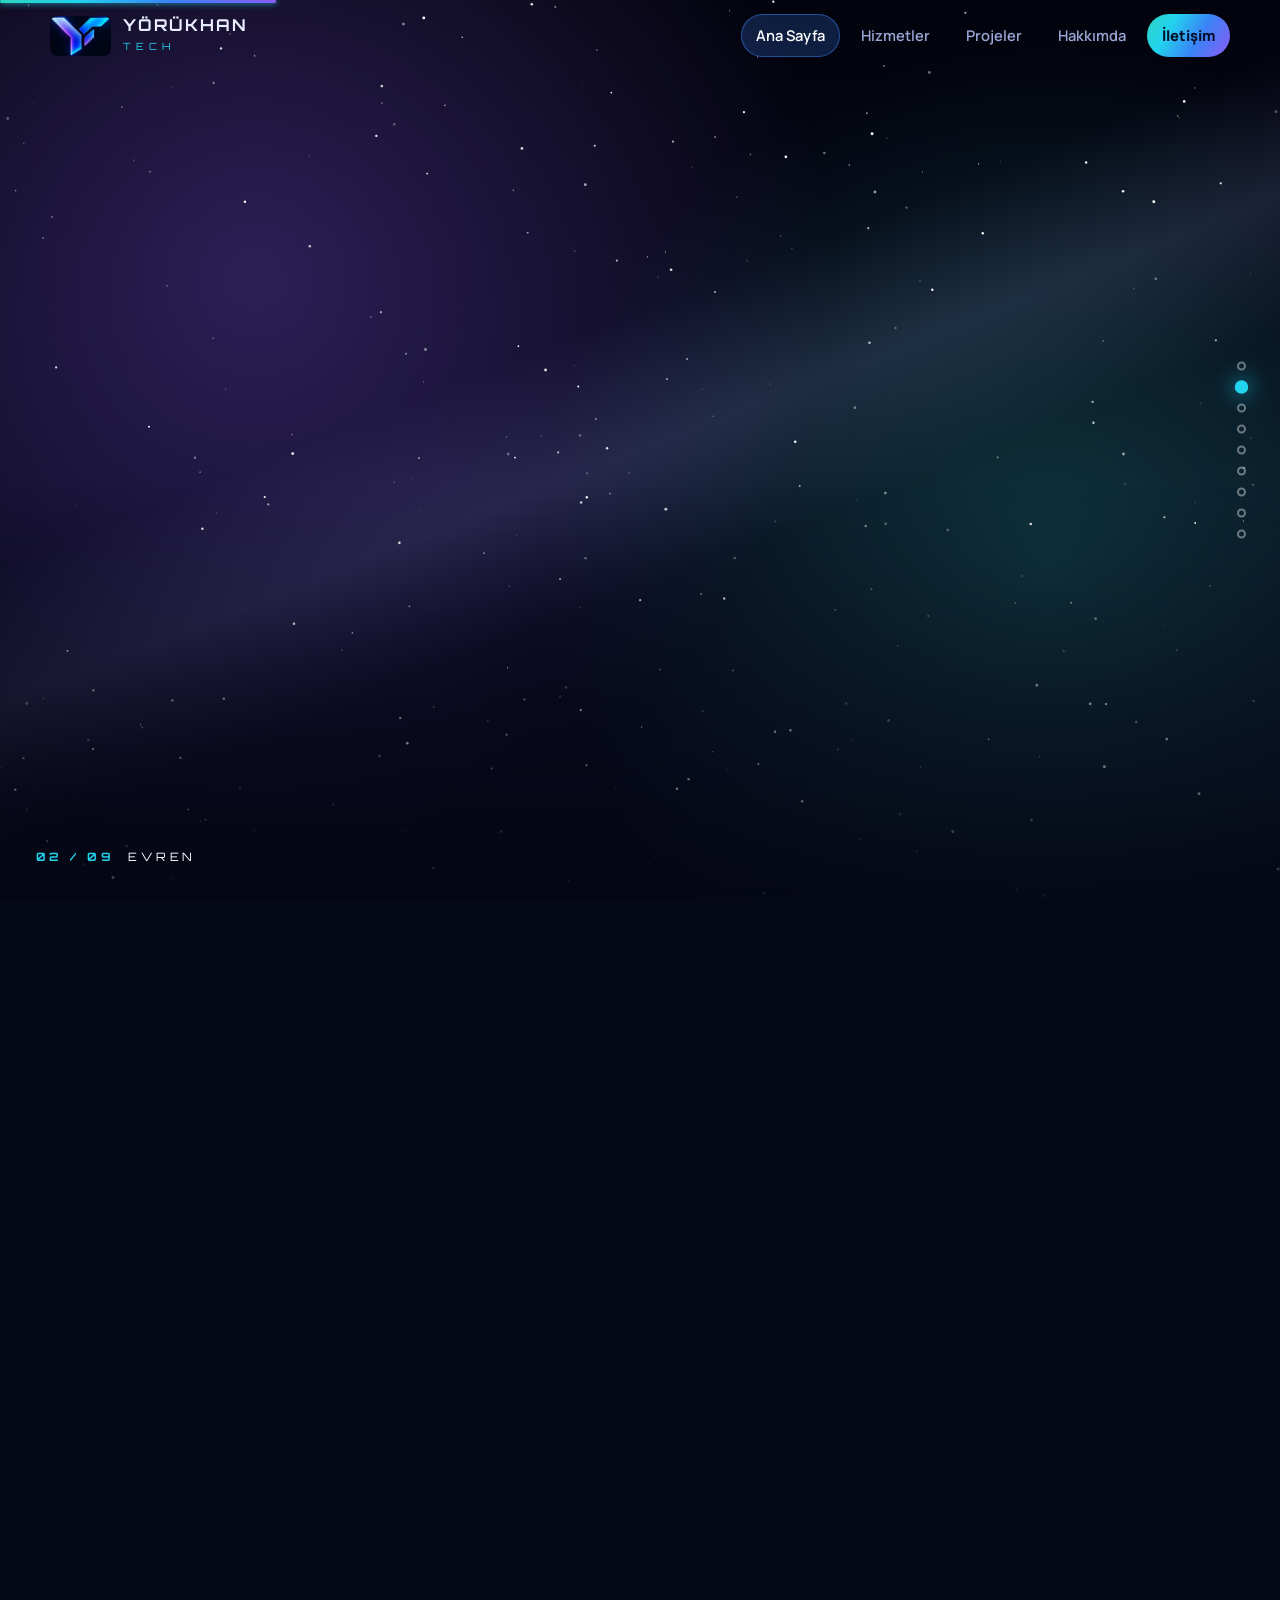
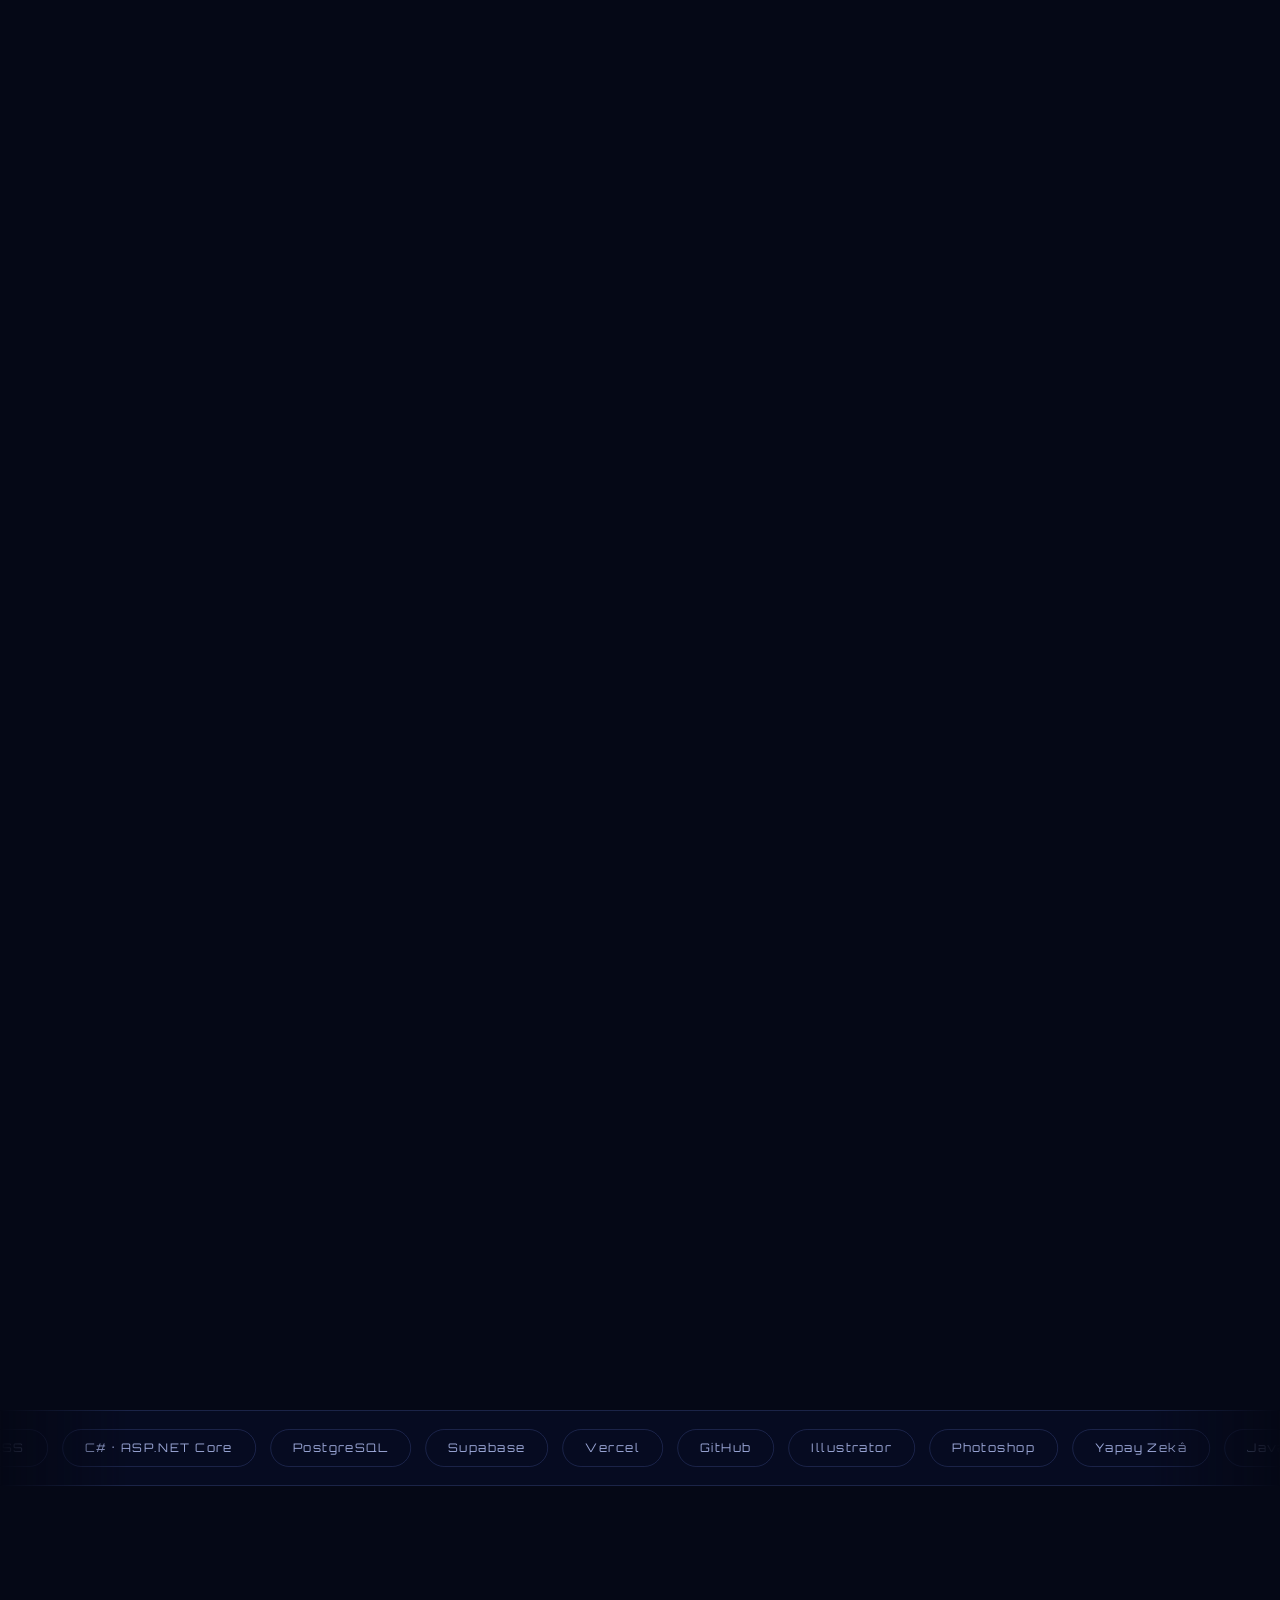
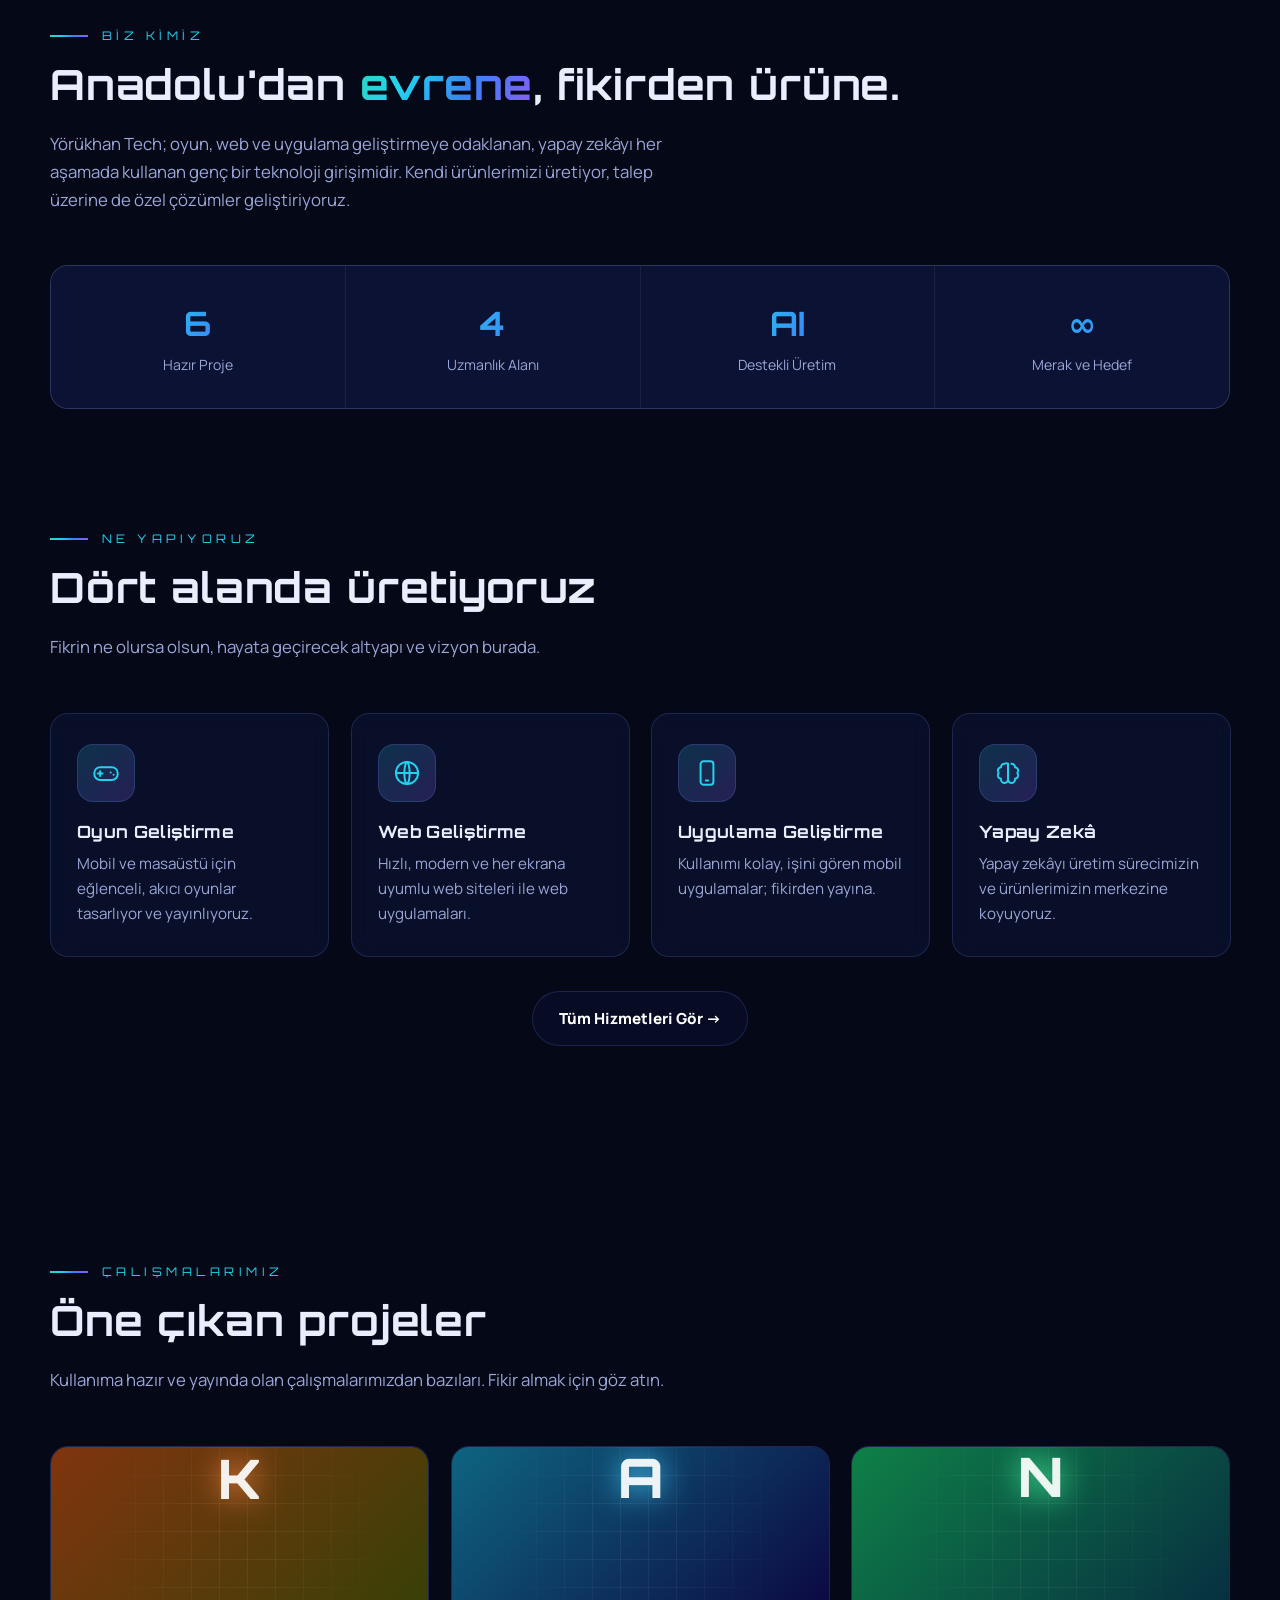
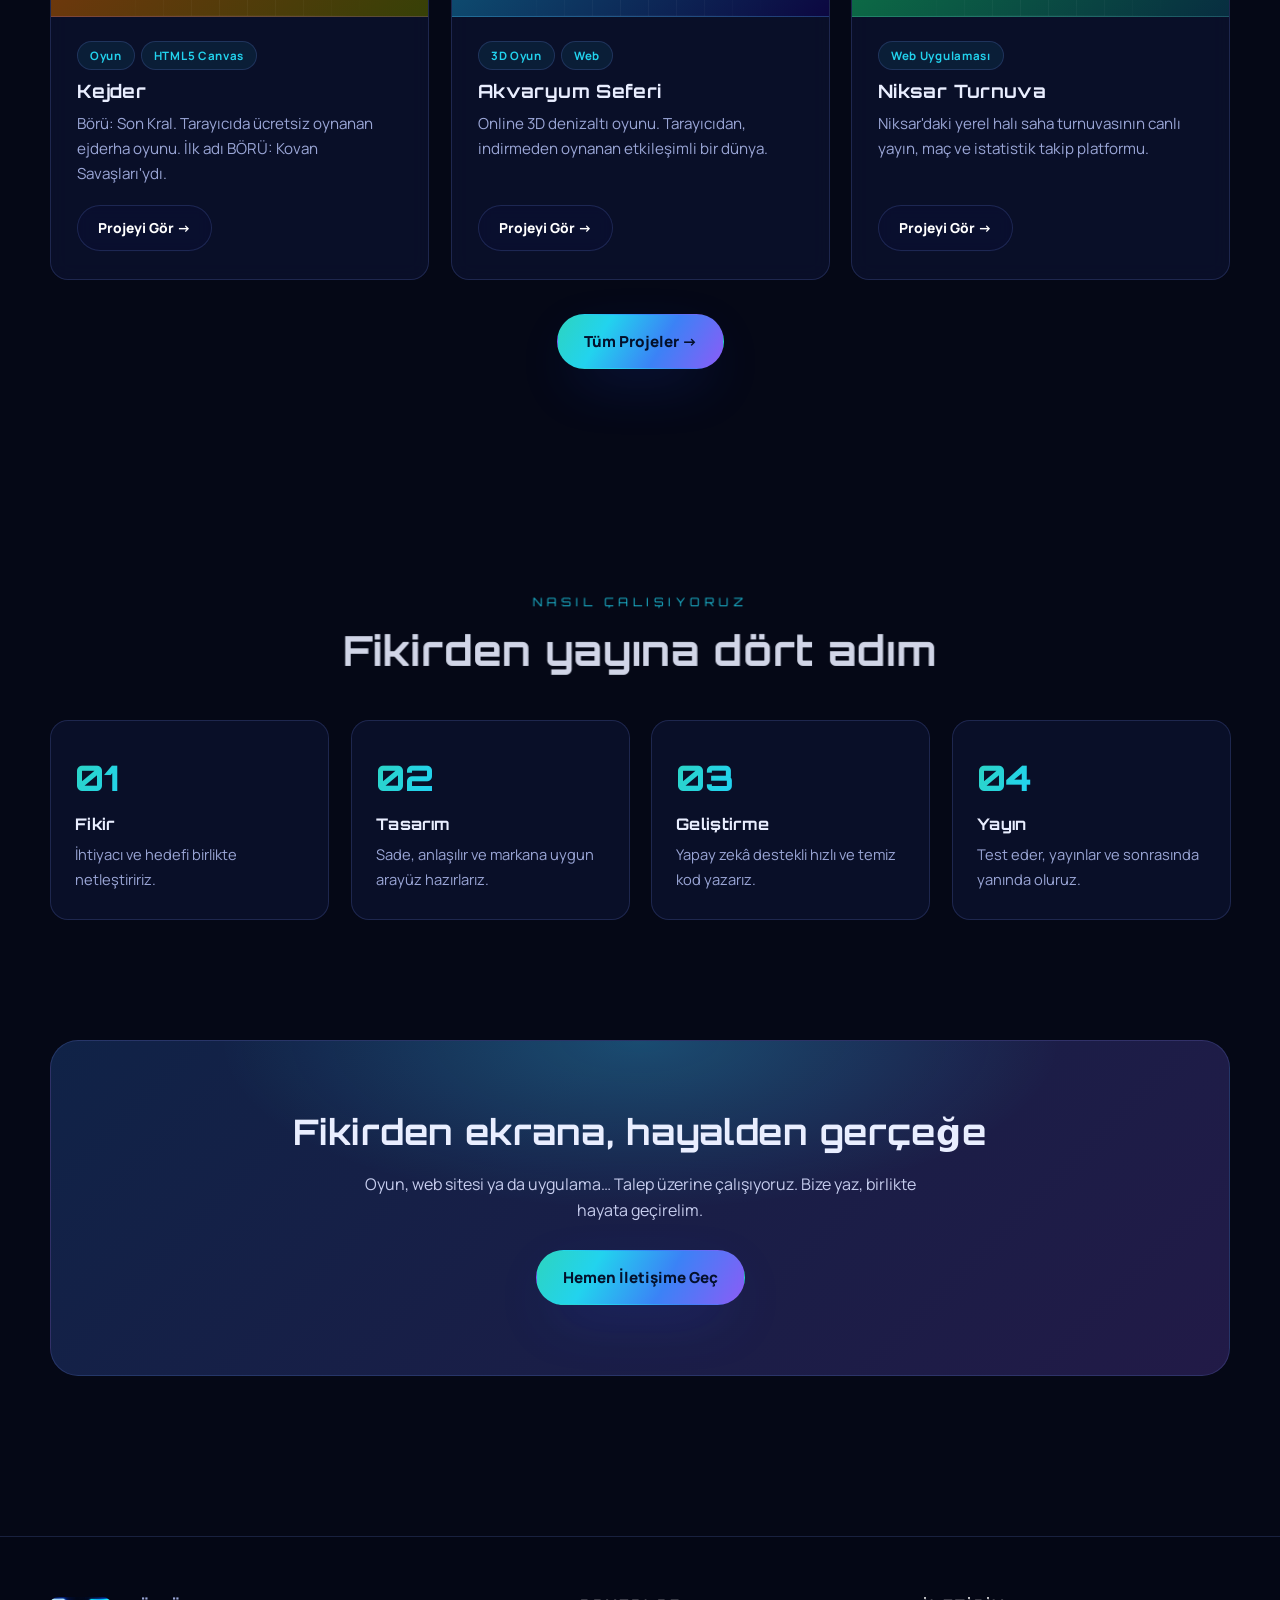
==== commit baffb5a9: "Yeni slogan, uzay sahnesi, dağ-deniz manzarası, Selçuklu esinli çift başlı kartal ve gelişmiş yapay " ====
--- a/index.html
+++ b/index.html
@@ -48,7 +48,7 @@
   <div class="container">
     <div class="section-head reveal">
       <div class="eyebrow">Biz Kimiz</div>
-      <h2 class="section-title">Hayal et. <span class="grad-text">İnşa et.</span> Oyna. Birlikte.</h2>
+      <h2 class="section-title">Anadolu'dan <span class="grad-text">evrene</span>, fikirden ürüne.</h2>
       <p class="section-lead">Yörükhan Tech; oyun, web ve uygulama geliştirmeye odaklanan, yapay zekâyı her aşamada kullanan genç bir teknoloji girişimidir. Kendi ürünlerimizi üretiyor, talep üzerine de özel çözümler geliştiriyoruz.</p>
     </div>
     <div class="stats reveal">
--- a/css/style.css
+++ b/css/style.css
@@ -12,9 +12,10 @@
   --muted: #9aa6d6;
   --blue: #3b82f6;
   --cyan: #22d3ee;
+  --teal: #2dd4bf;
   --violet: #8b5cf6;
   --pink: #c084fc;
-  --grad: linear-gradient(120deg, var(--cyan), var(--blue) 45%, var(--violet));
+  --grad: linear-gradient(120deg, var(--teal), var(--cyan) 28%, var(--blue) 62%, var(--violet));
   --radius: 18px;
   --shadow: 0 20px 60px -20px rgba(34, 80, 255, 0.45);
   --font-head: "Orbitron", "Exo 2", system-ui, sans-serif;
@@ -292,7 +293,7 @@
 html.fx .fx-bar { display: block; position: fixed; top: 0; left: 0; height: 3px; width: 100%; z-index: 80; transform-origin: 0 50%; transform: scaleX(0); background: var(--grad); box-shadow: 0 0 14px var(--cyan); }
 
 /* --- Kapak: kaydırdıkça ilerleyen sinematik sahne --- */
-html.fx .hero { display: block; min-height: 0; height: 1150vh; overflow: visible; isolation: auto; }
+html.fx .hero { display: block; min-height: 0; height: 1400vh; overflow: visible; isolation: auto; }
 html.fx .hero::after, html.fx .hero-orb, html.fx .hero-layer { display: none; }
 html.fx .hero-pin { display: block; position: sticky; top: 0; height: 100vh; overflow: hidden; isolation: isolate; background: #03050f; }
 html.fx .scene { display: block; position: absolute; inset: 0; z-index: 0; }
@@ -394,3 +395,32 @@
 html.fx .browser { width: min(700px, 52vw); margin-top: 0; }
 html.fx .phone { width: min(280px, 31vh); height: min(560px, 62vh); margin-top: 0; border-radius: 40px; }
 html.fx .orbit { width: min(620px, 66vh); height: min(620px, 66vh); margin: calc(min(620px, 66vh) / -2) 0 0 calc(min(620px, 66vh) / -2); }
+
+/* ---------- Yeni sahneler ---------- */
+html.fx .hs-canvas { position: absolute; inset: 0; width: 100%; height: 100%; }
+html.fx .rays { position: absolute; left: 50%; top: 46%; width: 190vmax; height: 190vmax; translate: 0 0; opacity: 0; mix-blend-mode: screen; pointer-events: none; will-change: transform, opacity;
+  background: repeating-conic-gradient(from 0deg, rgba(94,234,212,.22) 0deg 3deg, transparent 3deg 14deg);
+  -webkit-mask-image: radial-gradient(circle, #000 0%, transparent 38%); mask-image: radial-gradient(circle, #000 0%, transparent 38%); }
+html.fx .hs-eagle .cap h2 { text-shadow: 0 0 40px rgba(45,212,191,.7), 0 2px 20px rgba(0,0,0,.7); }
+
+/* yapay zekâ sahnesi */
+html.fx .ai-stage { position: absolute; inset: 10vh 4vw 34vh 4vw; display: flex; align-items: center; justify-content: center; gap: 4vw; }
+html.fx .ai-chat { width: min(420px, 32vw); padding: 20px; border-radius: 22px; background: rgba(8,14,44,.82); border: 1px solid rgba(94,234,212,.4); box-shadow: 0 0 60px rgba(45,212,191,.25); display: grid; gap: 12px; will-change: transform; }
+html.fx .chat-head { display: flex; align-items: center; gap: 10px; padding-bottom: 12px; border-bottom: 1px solid var(--line); }
+html.fx .chat-head i { width: 12px; height: 12px; border-radius: 50%; background: var(--teal); box-shadow: 0 0 12px var(--teal); }
+html.fx .chat-head b { font-family: var(--font-head); font-size: .8rem; letter-spacing: .12em; } html.fx .chat-head span { margin-left: auto; font-size: .75rem; color: var(--teal); }
+html.fx .msg { padding: 12px 15px; border-radius: 16px; font-size: .95rem; min-height: 22px; opacity: 0; }
+html.fx .msg.user { background: linear-gradient(135deg, rgba(59,130,246,.55), rgba(139,92,246,.55)); justify-self: end; max-width: 92%; border-bottom-right-radius: 4px; }
+html.fx .msg.bot { background: rgba(255,255,255,.07); border: 1px solid var(--line); max-width: 96%; border-bottom-left-radius: 4px; color: #d6e6ff; }
+html.fx .ai-steps { list-style: none; margin: 0; padding: 0; display: grid; gap: 8px; }
+html.fx .ai-steps li { opacity: 0; font-size: .9rem; color: var(--muted); padding-left: 28px; position: relative; }
+html.fx .ai-steps li::before { content: ""; position: absolute; left: 0; top: .15em; width: 18px; height: 18px; border-radius: 50%; border: 2px solid var(--line); }
+html.fx .ai-steps li.ok { color: #fff; } html.fx .ai-steps li.ok::before { background: var(--teal); border-color: var(--teal); box-shadow: 0 0 12px var(--teal); }
+html.fx .ai-steps li.ok::after { content: "✓"; position: absolute; left: 4px; top: 0; font-size: .75rem; color: #04102b; font-weight: 800; }
+html.fx .ai-sphere { flex: none; will-change: opacity; }
+html.fx .ai-chips { position: absolute; left: 0; right: 0; bottom: -6vh; display: flex; gap: 12px; justify-content: center; flex-wrap: wrap; }
+html.fx .ai-chips span { padding: 9px 18px; border-radius: 999px; border: 1px solid var(--line); background: rgba(8,14,44,.8); font-size: .85rem; color: var(--muted); transition: .35s; }
+html.fx .ai-chips span.lit { color: #04102b; background: linear-gradient(120deg, var(--teal), var(--cyan)); border-color: transparent; box-shadow: 0 0 24px rgba(45,212,191,.5); font-weight: 700; }
+
+html.fx .final-box em { display: block; margin-top: 30px; font-style: normal; font-family: var(--font-head); font-size: .75rem; letter-spacing: .4em; color: var(--teal); text-transform: uppercase; }
+html.fx .final-box h2 { font-size: clamp(3rem, 8vw, 7rem); }
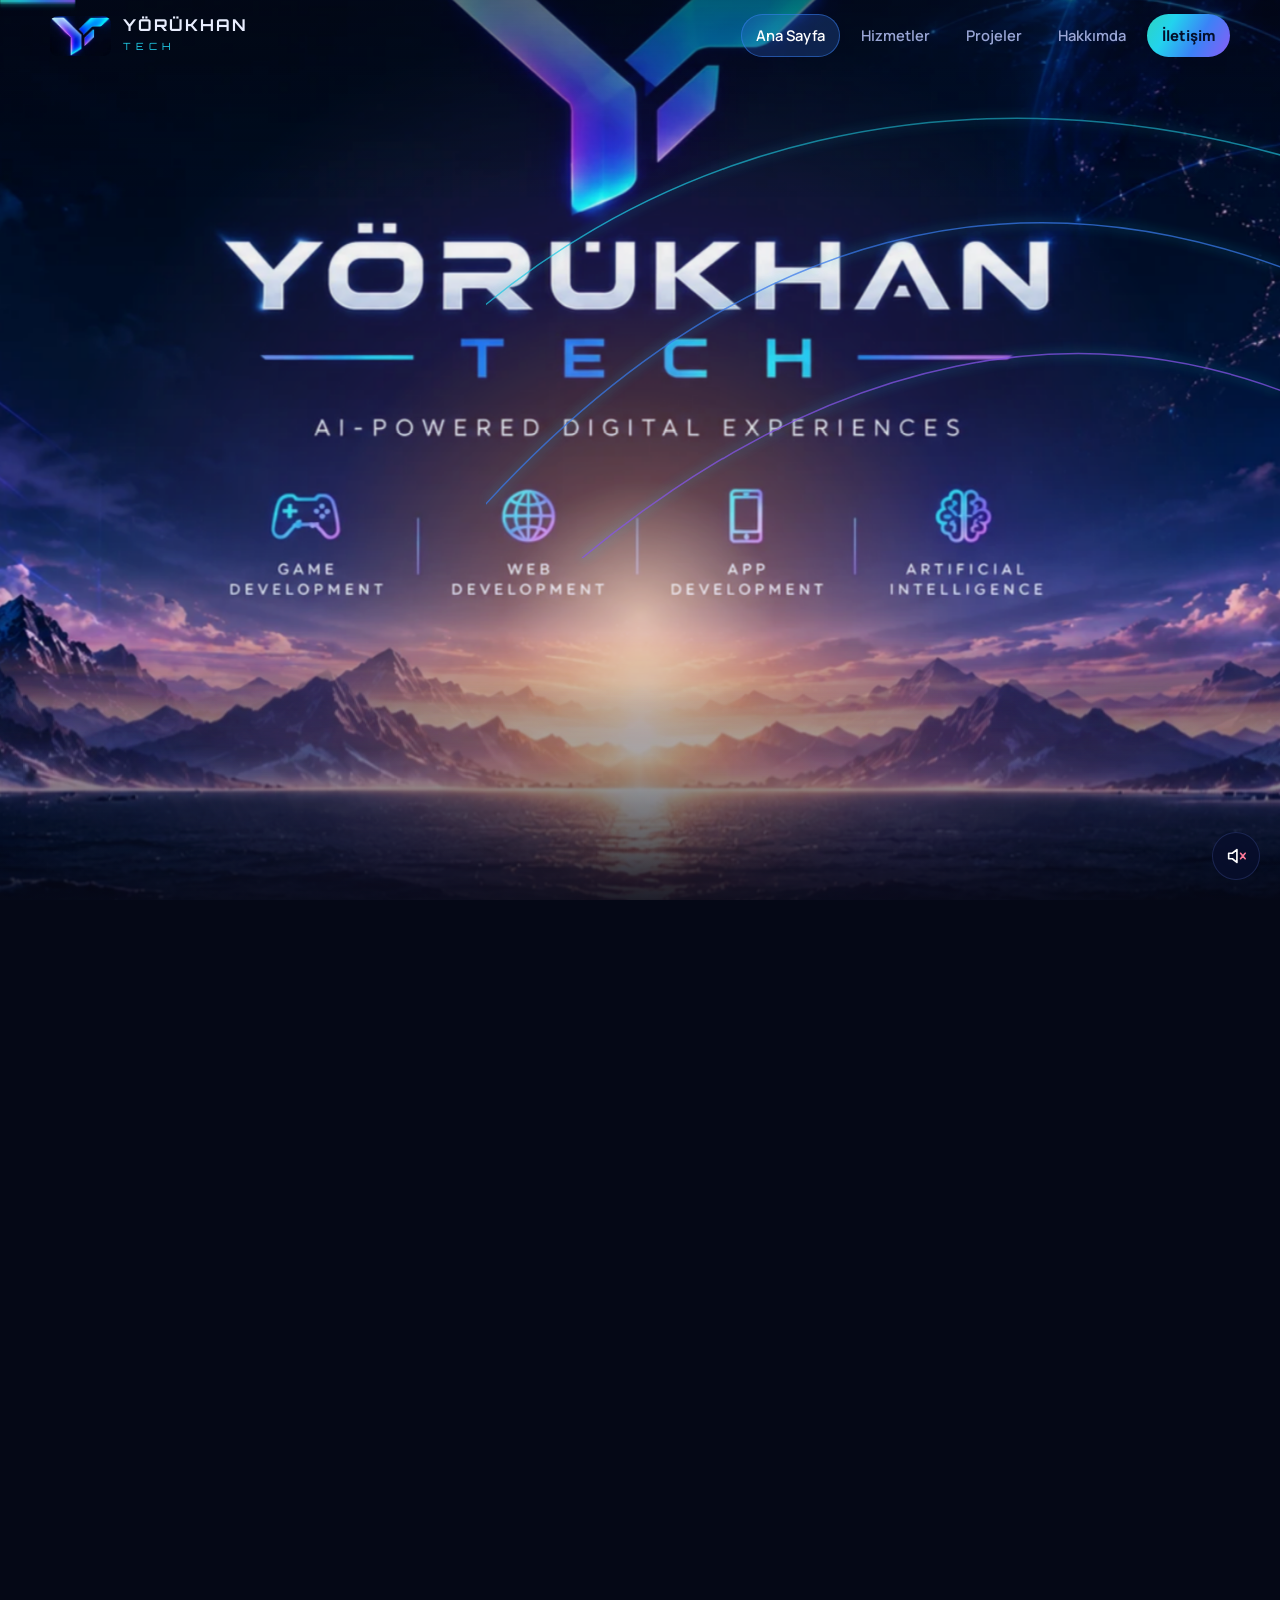
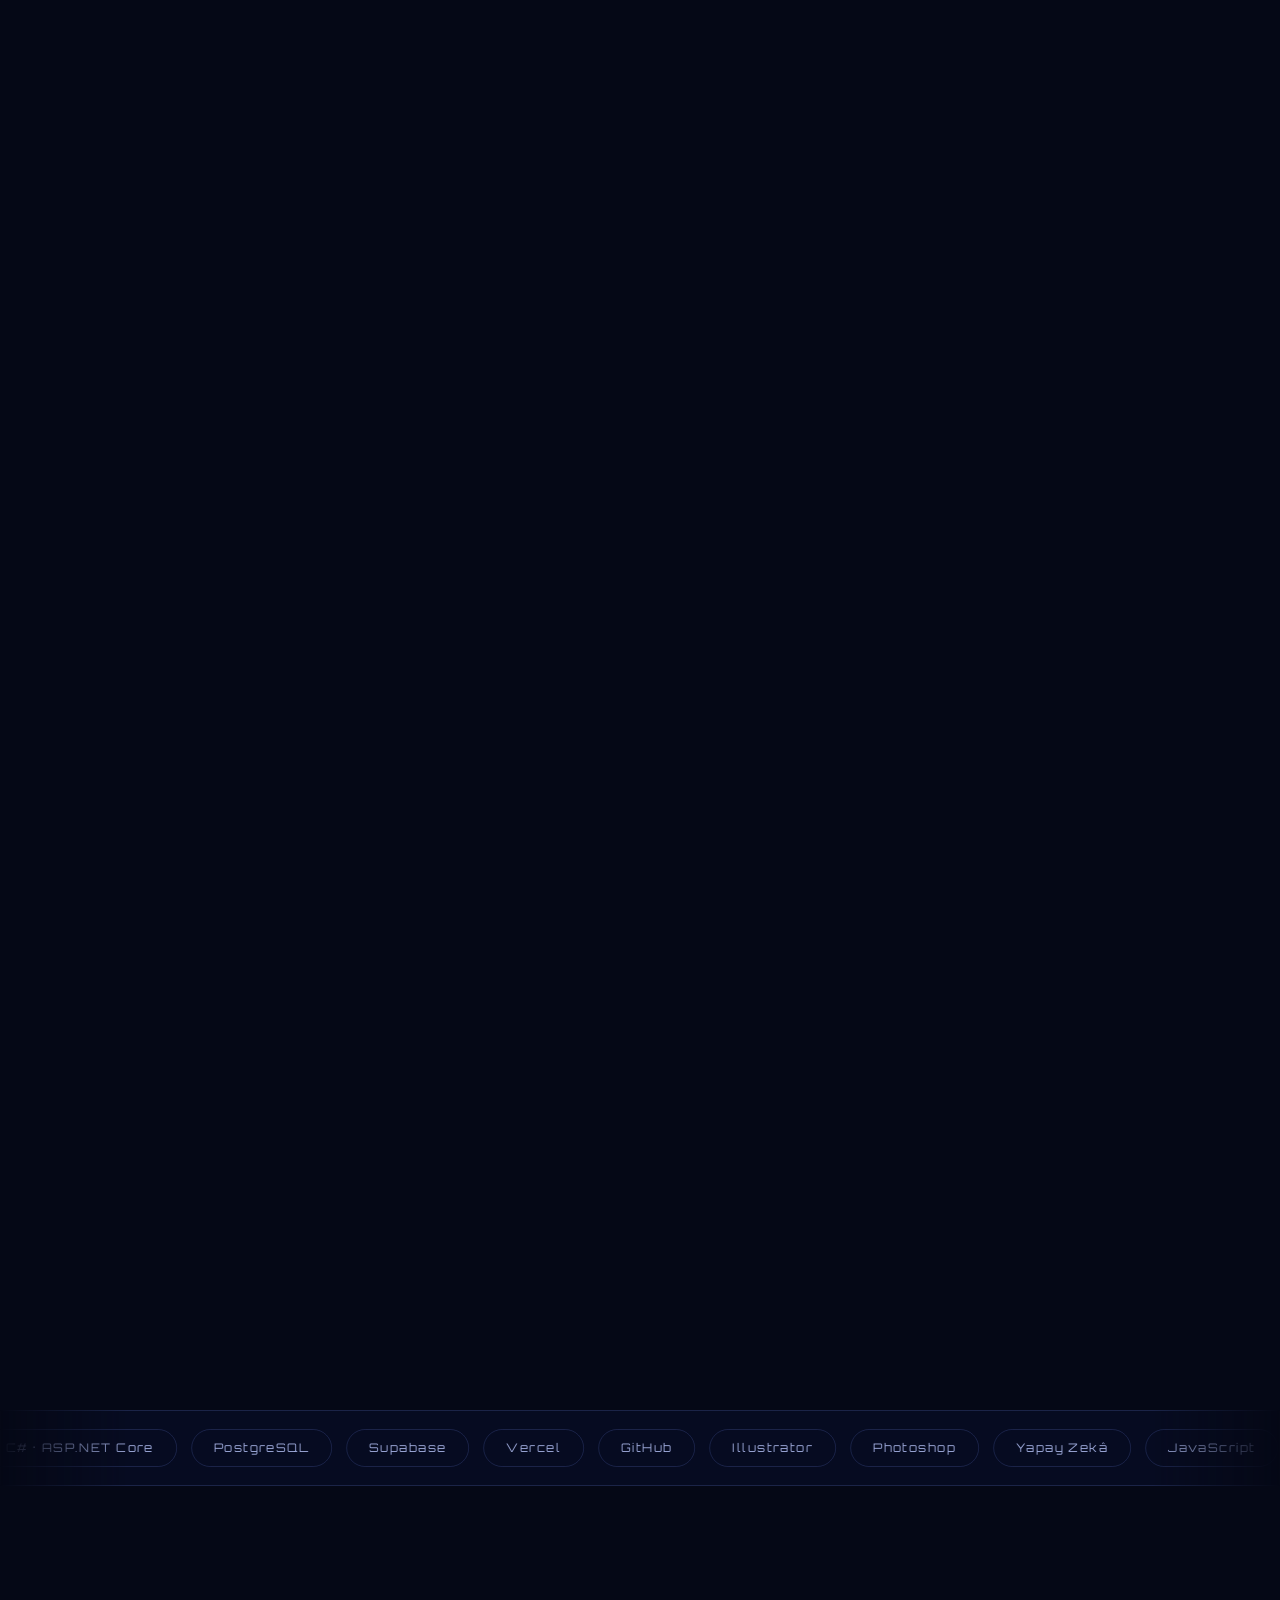
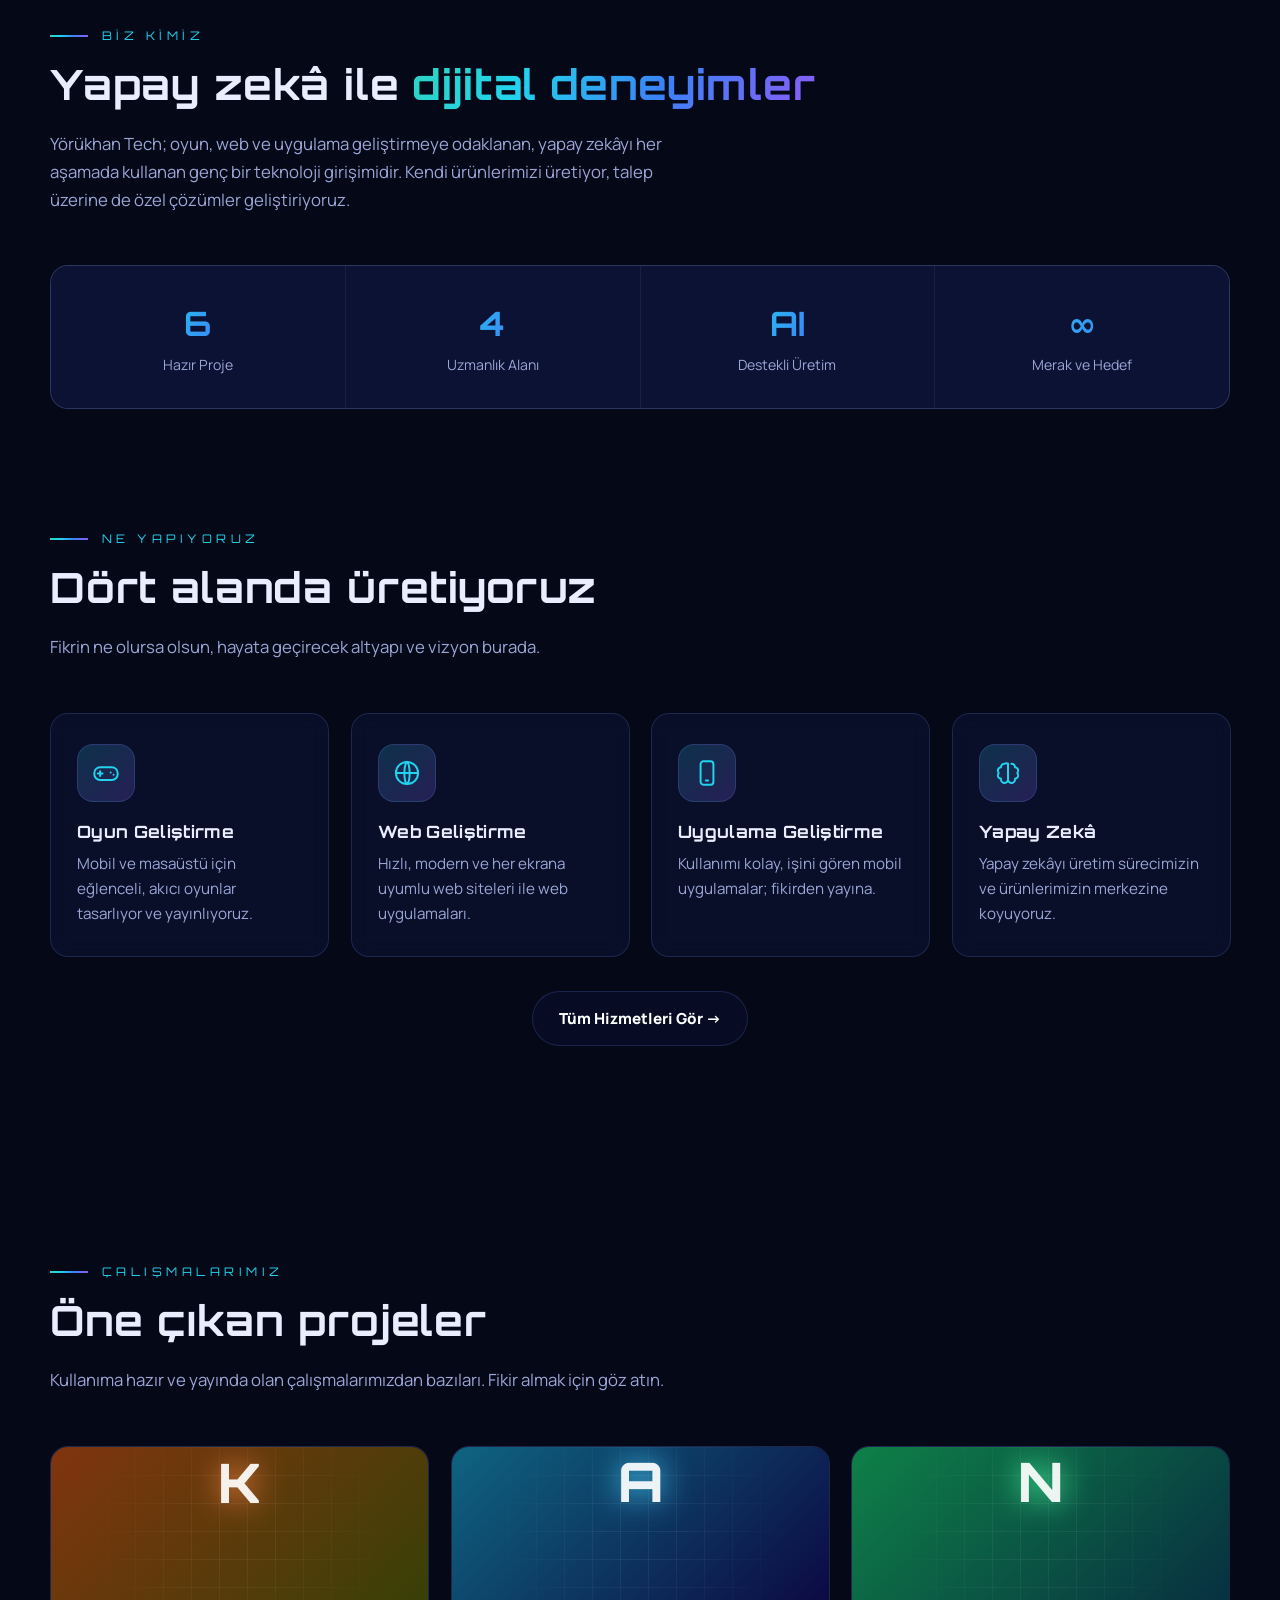
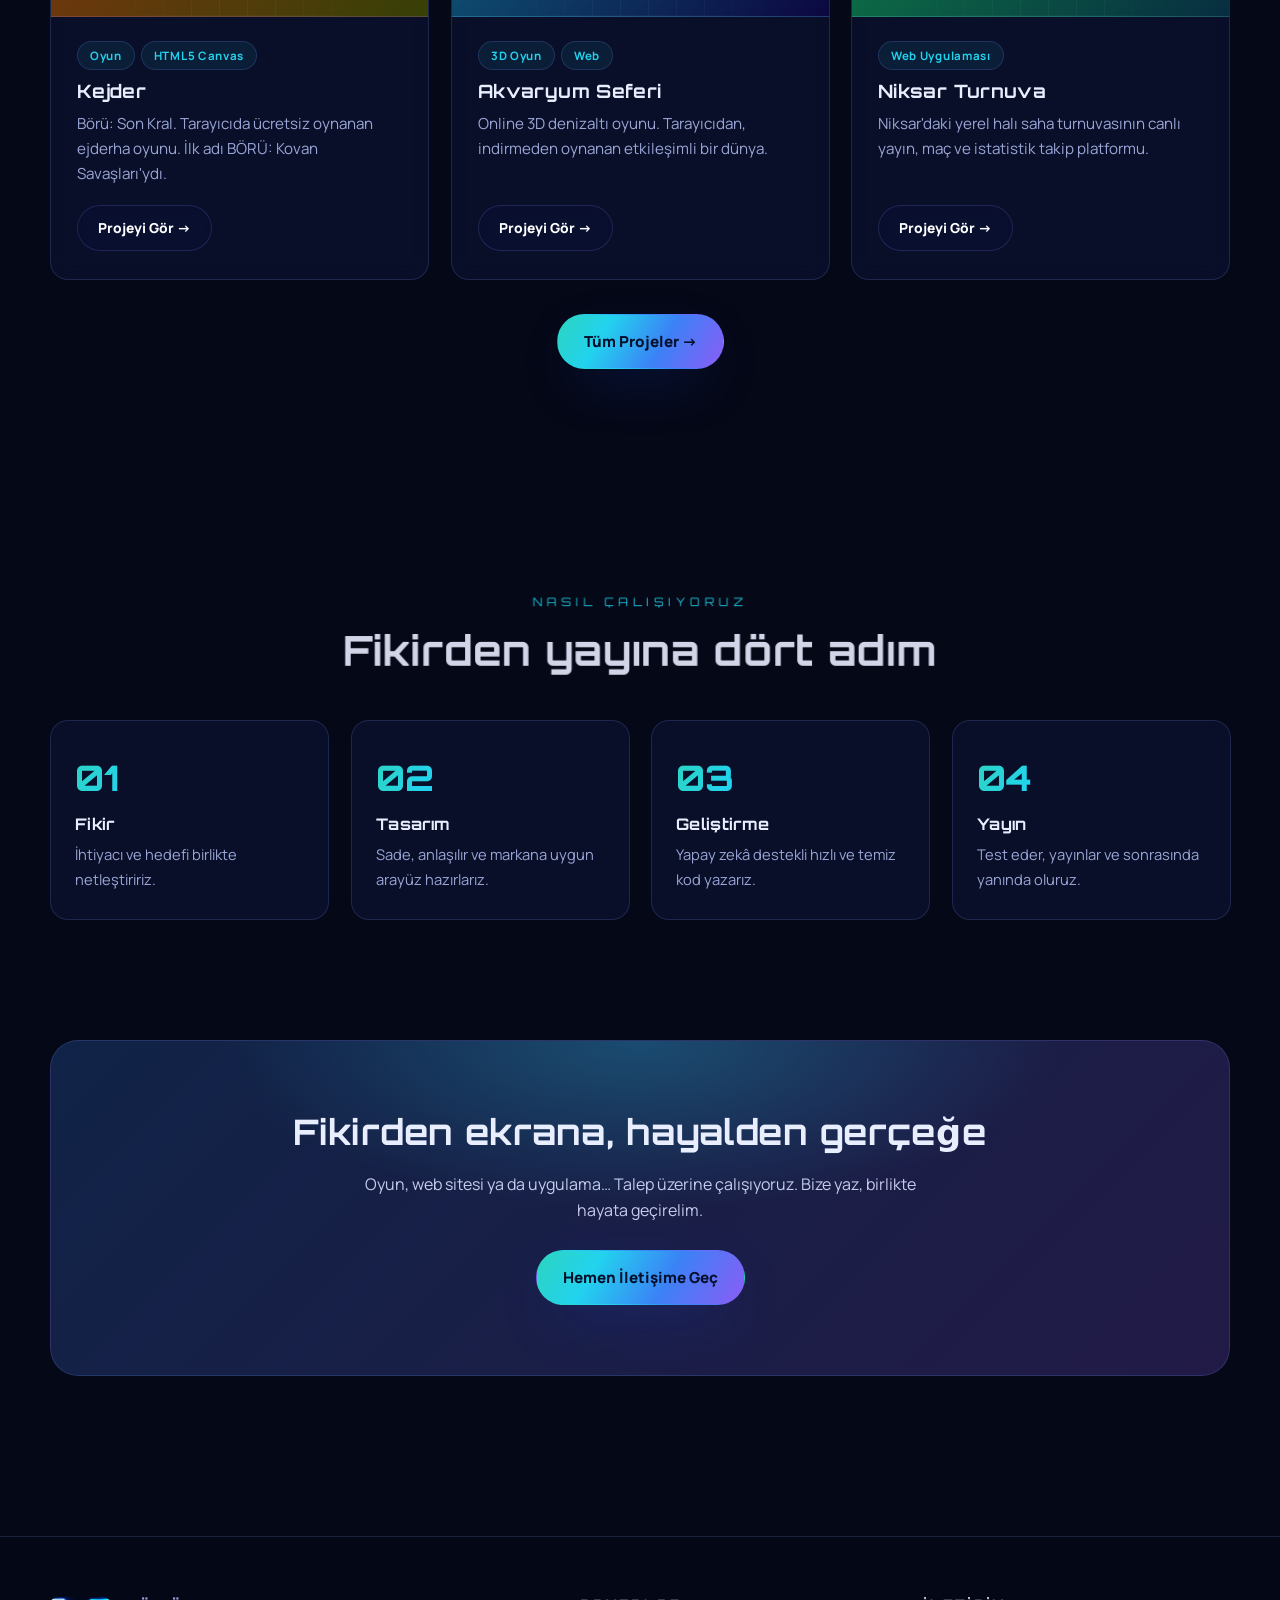
==== commit 422e8d0c: "Kapak dünyasında gezinti, doğal yunuslar, kırılıp açılan kanatlar, atmosfer sesi, proje kapakları, m" ====
--- a/index.html
+++ b/index.html
@@ -32,7 +32,7 @@
   <div class="hero-orb o1"></div><div class="hero-orb o2"></div>
   <h1 class="sr-only">Yörükhan Tech — Yapay Zekâ Destekli Dijital Deneyimler</h1>
   <div class="container hero-body">
-    <span class="hero-badge">KURULUŞ AŞAMASINDA · YAKINDA RESMEN</span>
+    <span class="hero-badge">KURULUŞ AŞAMASINDA · ÇOK YAKINDA</span>
     <div class="hero-actions">
       <a class="btn btn-primary" href="projeler.html">Projelerimizi Keşfet →</a>
       <a class="btn btn-ghost" href="iletisim.html">Proje Talep Et</a>
@@ -48,7 +48,7 @@
   <div class="container">
     <div class="section-head reveal">
       <div class="eyebrow">Biz Kimiz</div>
-      <h2 class="section-title">Anadolu'dan <span class="grad-text">evrene</span>, fikirden ürüne.</h2>
+      <h2 class="section-title">Yapay zekâ ile <span class="grad-text">dijital deneyimler</span></h2>
       <p class="section-lead">Yörükhan Tech; oyun, web ve uygulama geliştirmeye odaklanan, yapay zekâyı her aşamada kullanan genç bir teknoloji girişimidir. Kendi ürünlerimizi üretiyor, talep üzerine de özel çözümler geliştiriyoruz.</p>
     </div>
     <div class="stats reveal">
@@ -107,6 +107,7 @@
 </main>
 <script src="js/data.js"></script>
 <script src="js/main.js"></script>
+<script src="js/ambient.js"></script>
 <script src="js/hero-scenes.js"></script>
 <script src="js/scroll-fx.js"></script>
 </body>
--- a/css/style.css
+++ b/css/style.css
@@ -424,3 +424,27 @@
 
 html.fx .final-box em { display: block; margin-top: 30px; font-style: normal; font-family: var(--font-head); font-size: .75rem; letter-spacing: .4em; color: var(--teal); text-transform: uppercase; }
 html.fx .final-box h2 { font-size: clamp(3rem, 8vw, 7rem); }
+
+/* ---------- Ses düğmesi ---------- */
+.snd { position: fixed; right: 20px; bottom: 20px; z-index: 90; width: 48px; height: 48px; border-radius: 50%; border: 1px solid var(--line); background: rgba(8,14,44,.82); backdrop-filter: blur(10px); color: #fff; cursor: pointer; display: grid; place-items: center; transition: .25s; }
+.snd:hover { border-color: var(--teal); box-shadow: 0 0 22px rgba(45,212,191,.4); }
+.snd svg { width: 22px; height: 22px; fill: none; stroke: currentColor; stroke-width: 1.8; stroke-linecap: round; stroke-linejoin: round; grid-area: 1/1; }
+.snd .w1, .snd .w2 { opacity: 0; } .snd .x { opacity: 1; stroke: #ff7a9a; }
+.snd.on { border-color: var(--teal); color: var(--teal); } .snd.on .w1, .snd.on .w2 { opacity: 1; } .snd.on .x { opacity: 0; }
+.snd i { display: none; }
+@media (max-width: 760px) { .snd { right: 14px; bottom: 14px; width: 44px; height: 44px; } }
+html.fx .hs-hud { left: 36px; }
+
+/* ---------- Kapak dünyasında gezinti ---------- */
+html.fx .tour-sky { position: absolute; inset: 0; background: linear-gradient(180deg, #000f27 0%, #07164a 24%, #1b2872 42%, #4a4490 54%, #7d5aa4 60%, #1d1830 61%, #0a0912 100%); }
+html.fx .tour-sky .hs-svg { position: absolute; inset: 0; }
+html.fx .tour-glow { position: absolute; border-radius: 50%; pointer-events: none; mix-blend-mode: screen; will-change: transform, opacity;
+  background: radial-gradient(circle, rgba(255,196,140,.95) 0%, rgba(255,128,96,.45) 10%, rgba(170,96,255,.16) 30%, transparent 58%); }
+html.fx .tour-water { position: absolute; left: 0; right: 0; top: 62%; bottom: 0; background: radial-gradient(ellipse at 50% 0%, #4d4260, #231f33 55%, #0a0913); }
+html.fx .tour-layer { position: absolute; background: url("../assets/kapak.webp") 0 0 / 100% 100% no-repeat; will-change: transform; pointer-events: none; }
+
+/* proje kapakları */
+.project-cover .p-logo { position: relative; width: 104px; height: 104px; border-radius: 24px; object-fit: cover; box-shadow: 0 0 40px hsl(var(--h) 100% 60% / .6); }
+.project-cover .p-mark { position: relative; font-size: 4.4rem; filter: drop-shadow(0 0 24px hsl(var(--h) 100% 60%)); }
+.project-cover .p-word { position: relative; font-family: var(--font-head); font-weight: 800; font-size: 2.6rem; letter-spacing: .08em; background: linear-gradient(45deg, #fff, #ff2e93, #00f0ff); -webkit-background-clip: text; background-clip: text; color: transparent; filter: drop-shadow(0 0 18px rgba(255,0,127,.6)); }
+html.fx .tour-warm { position: absolute; inset: 0; pointer-events: none; background: linear-gradient(180deg, transparent 18%, rgba(130,80,150,.5) 40%, rgba(235,140,120,.55) 56%, rgba(255,170,130,.35) 61%, transparent 64%); }
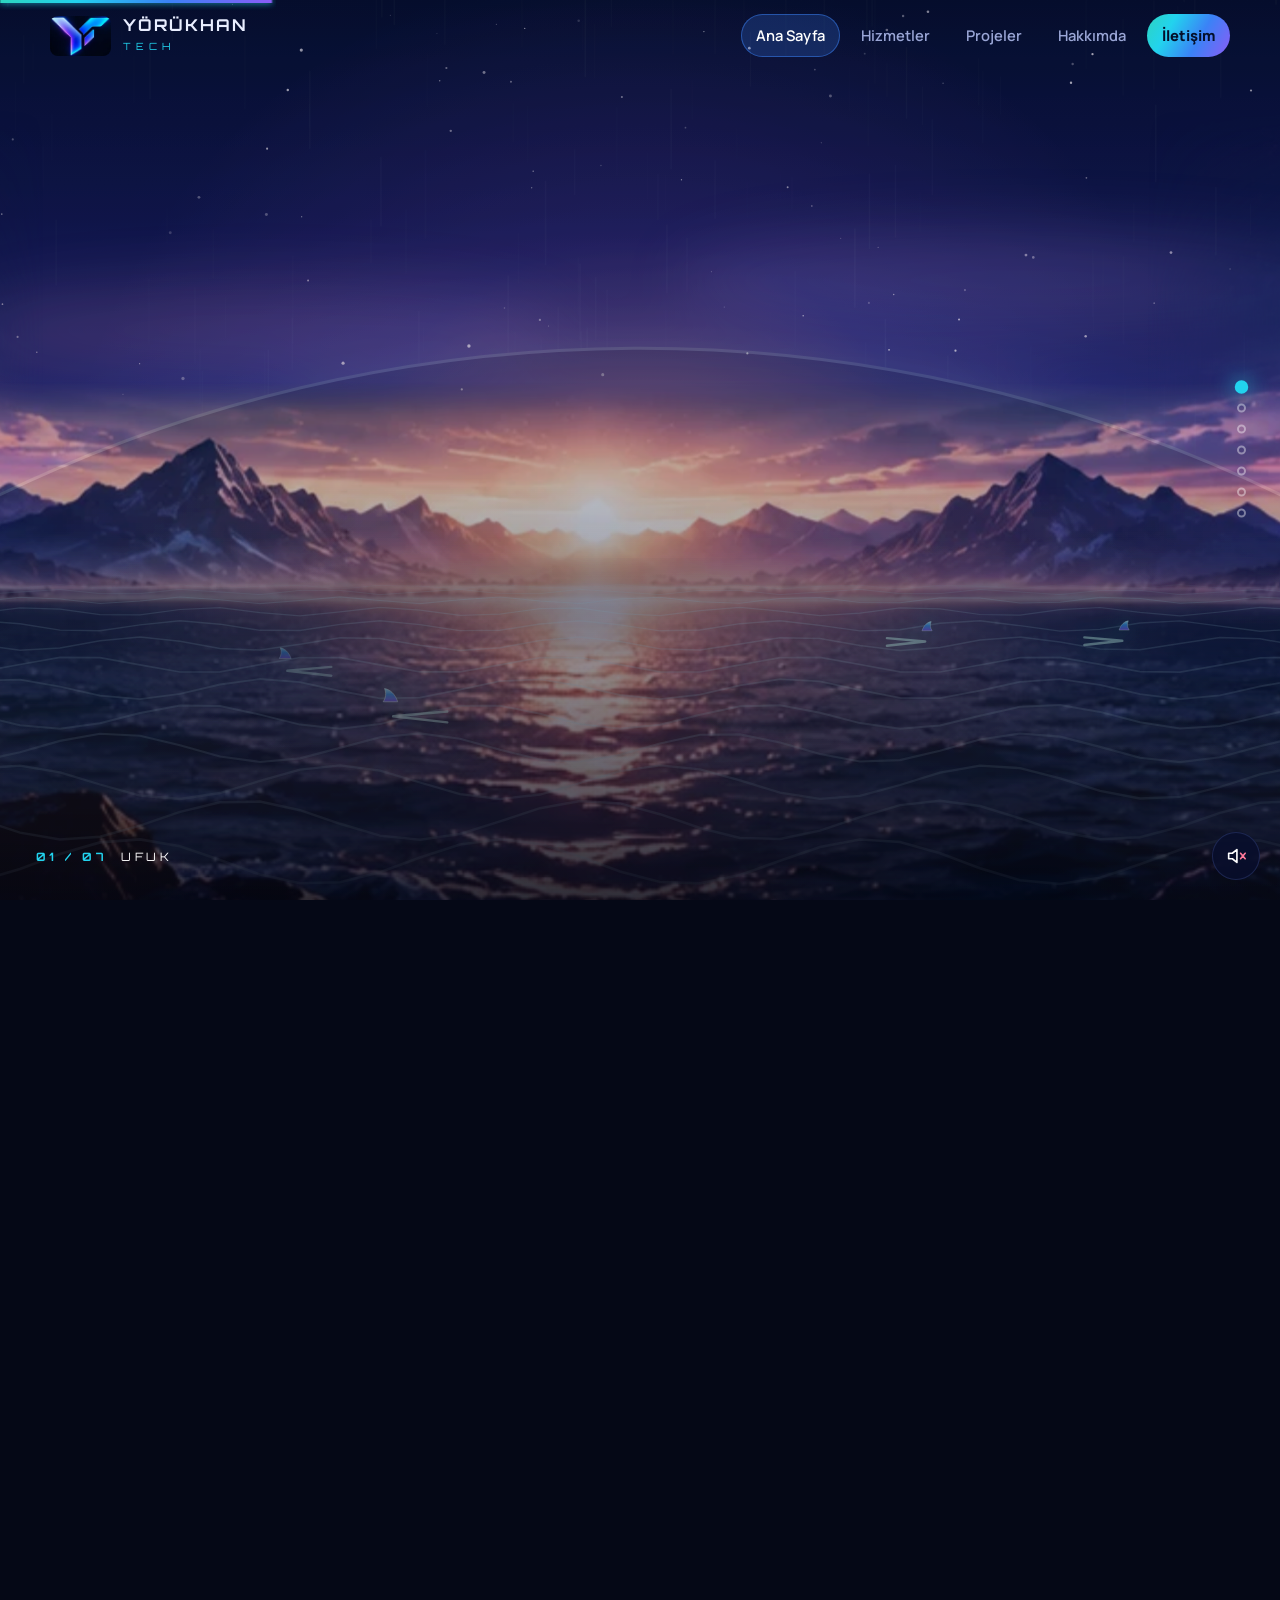
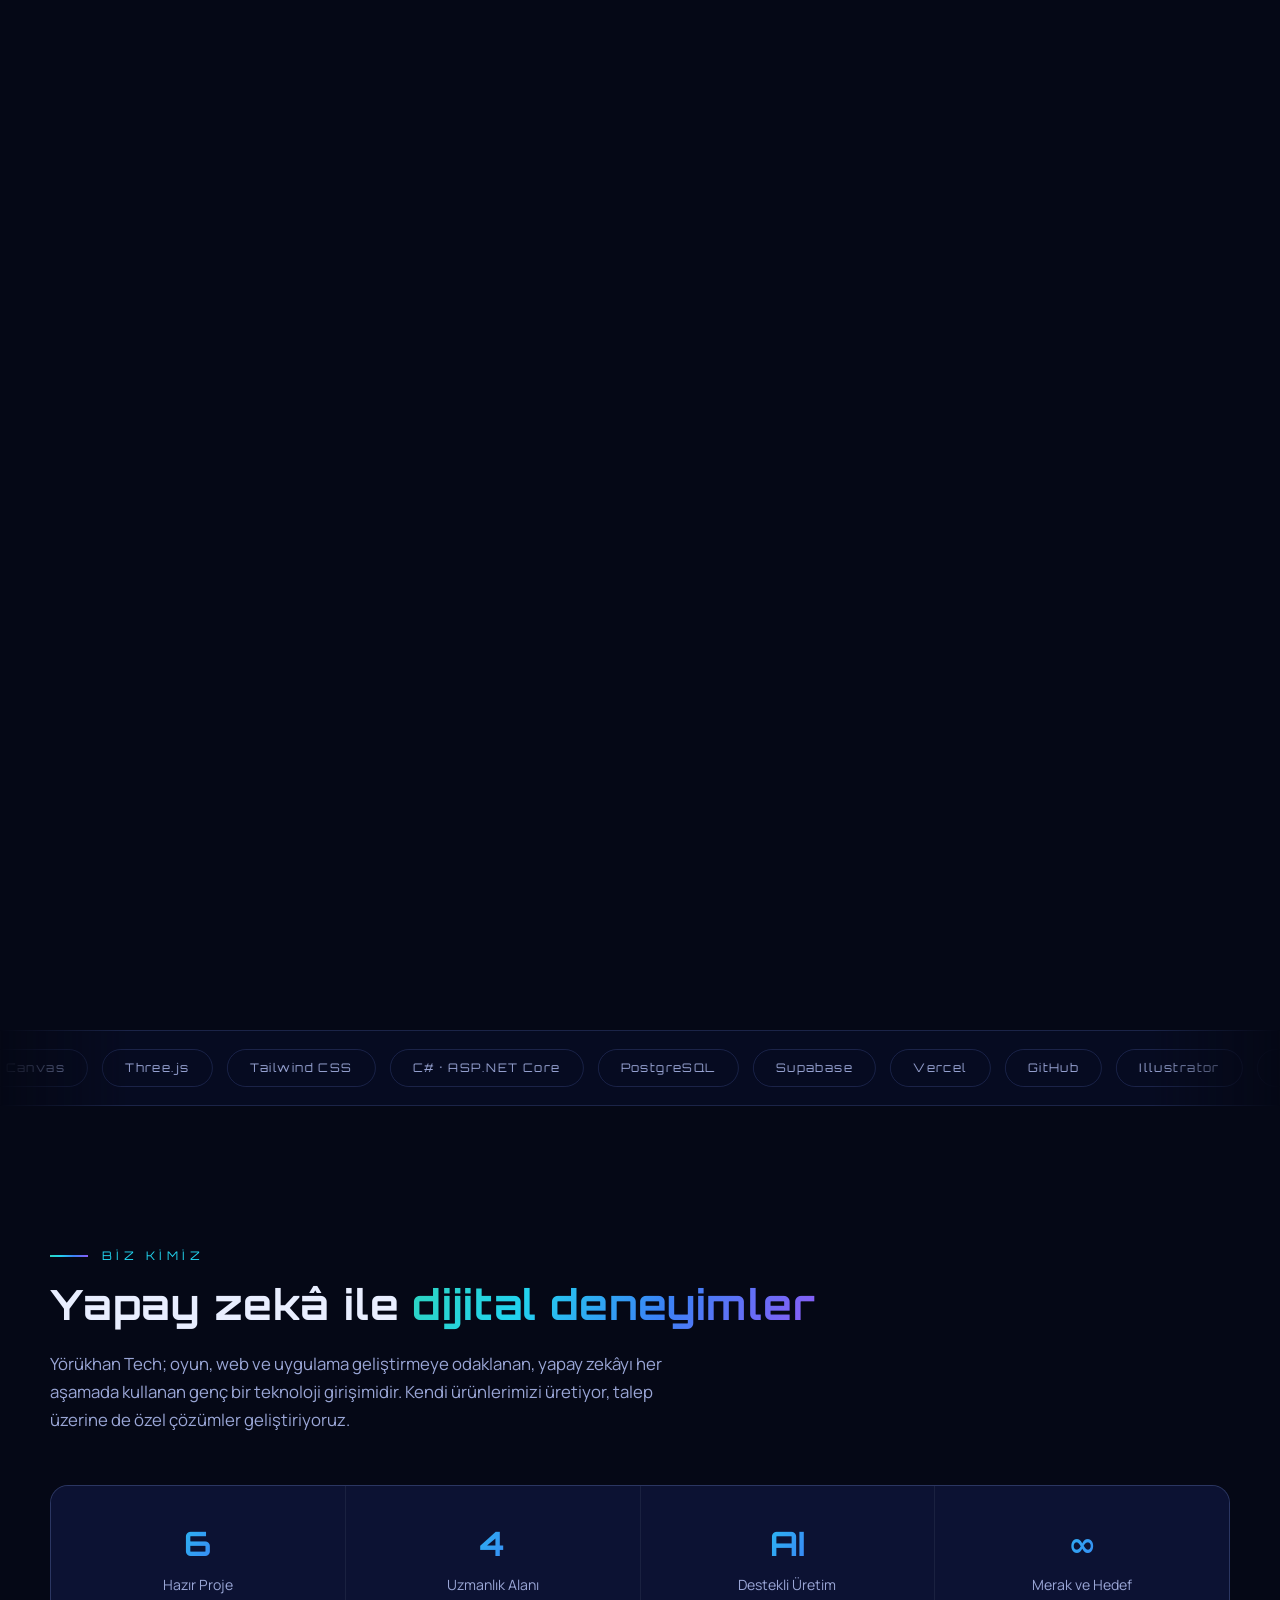
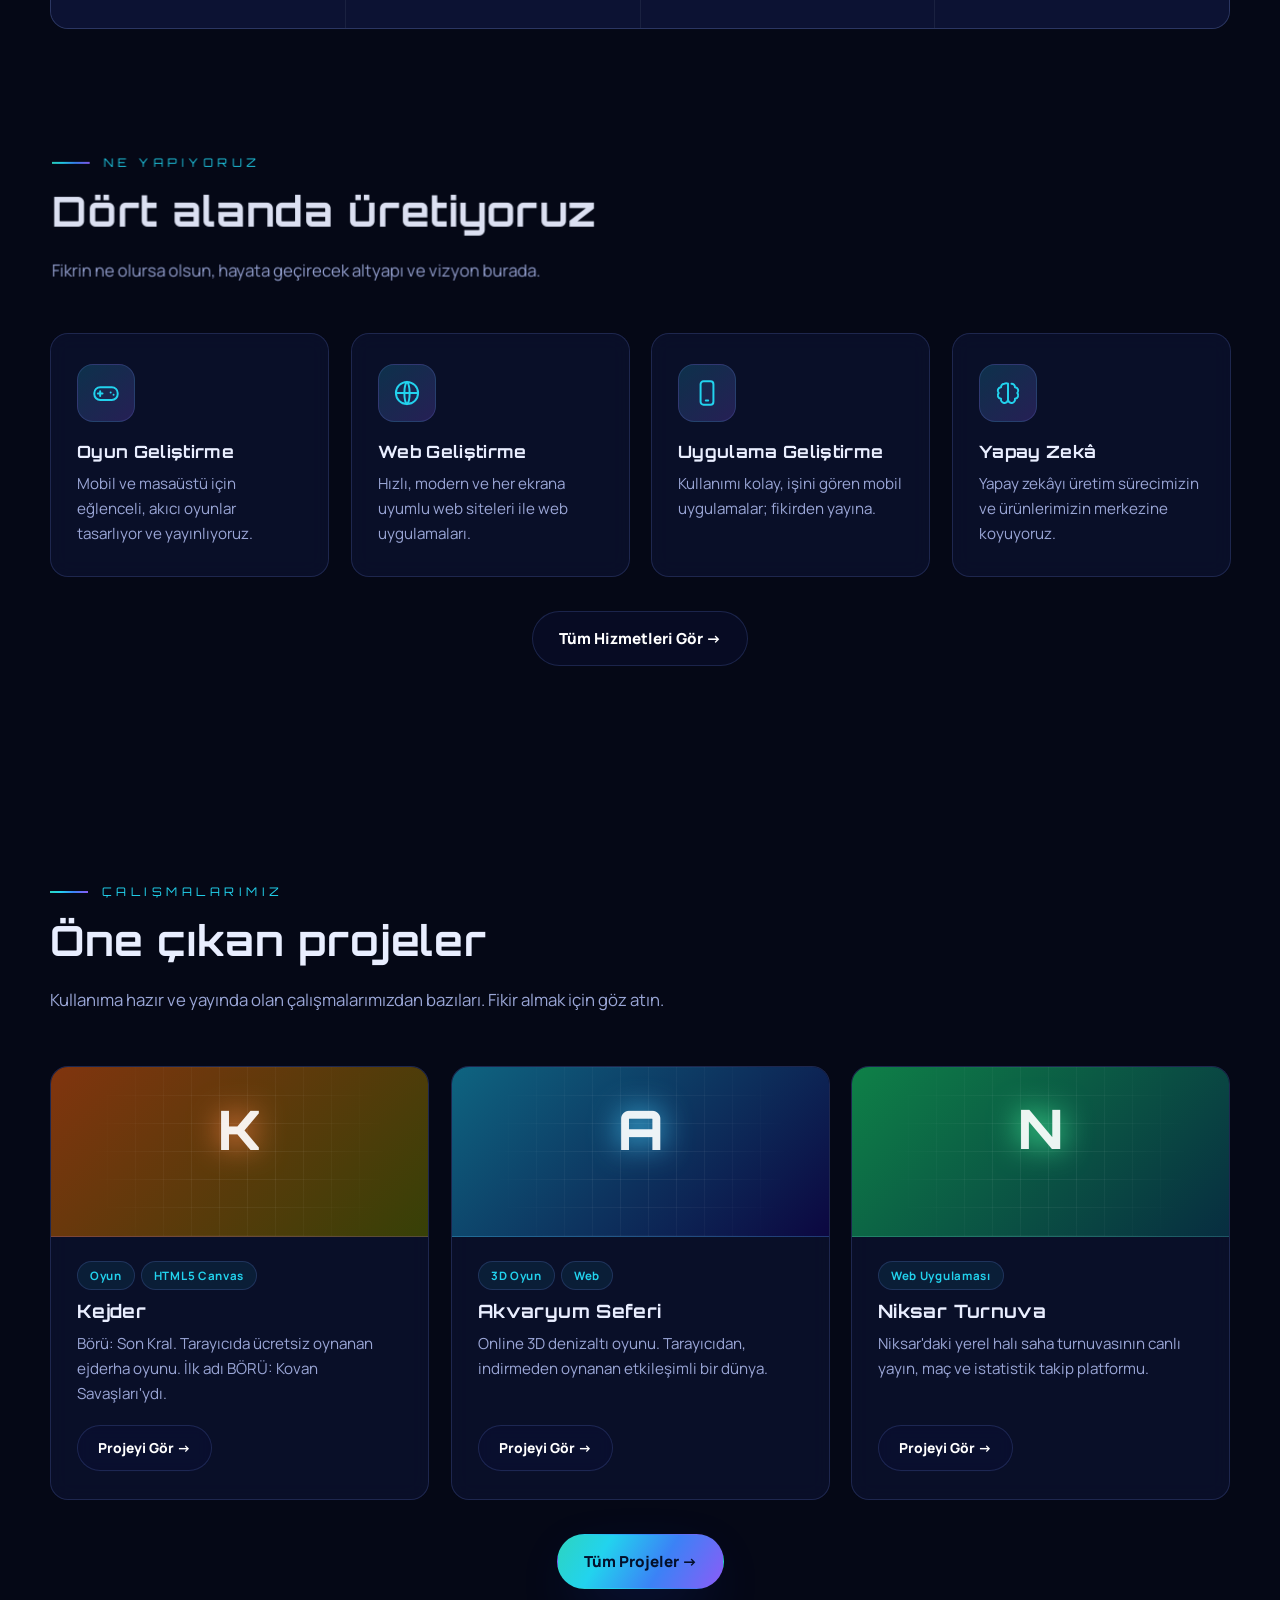
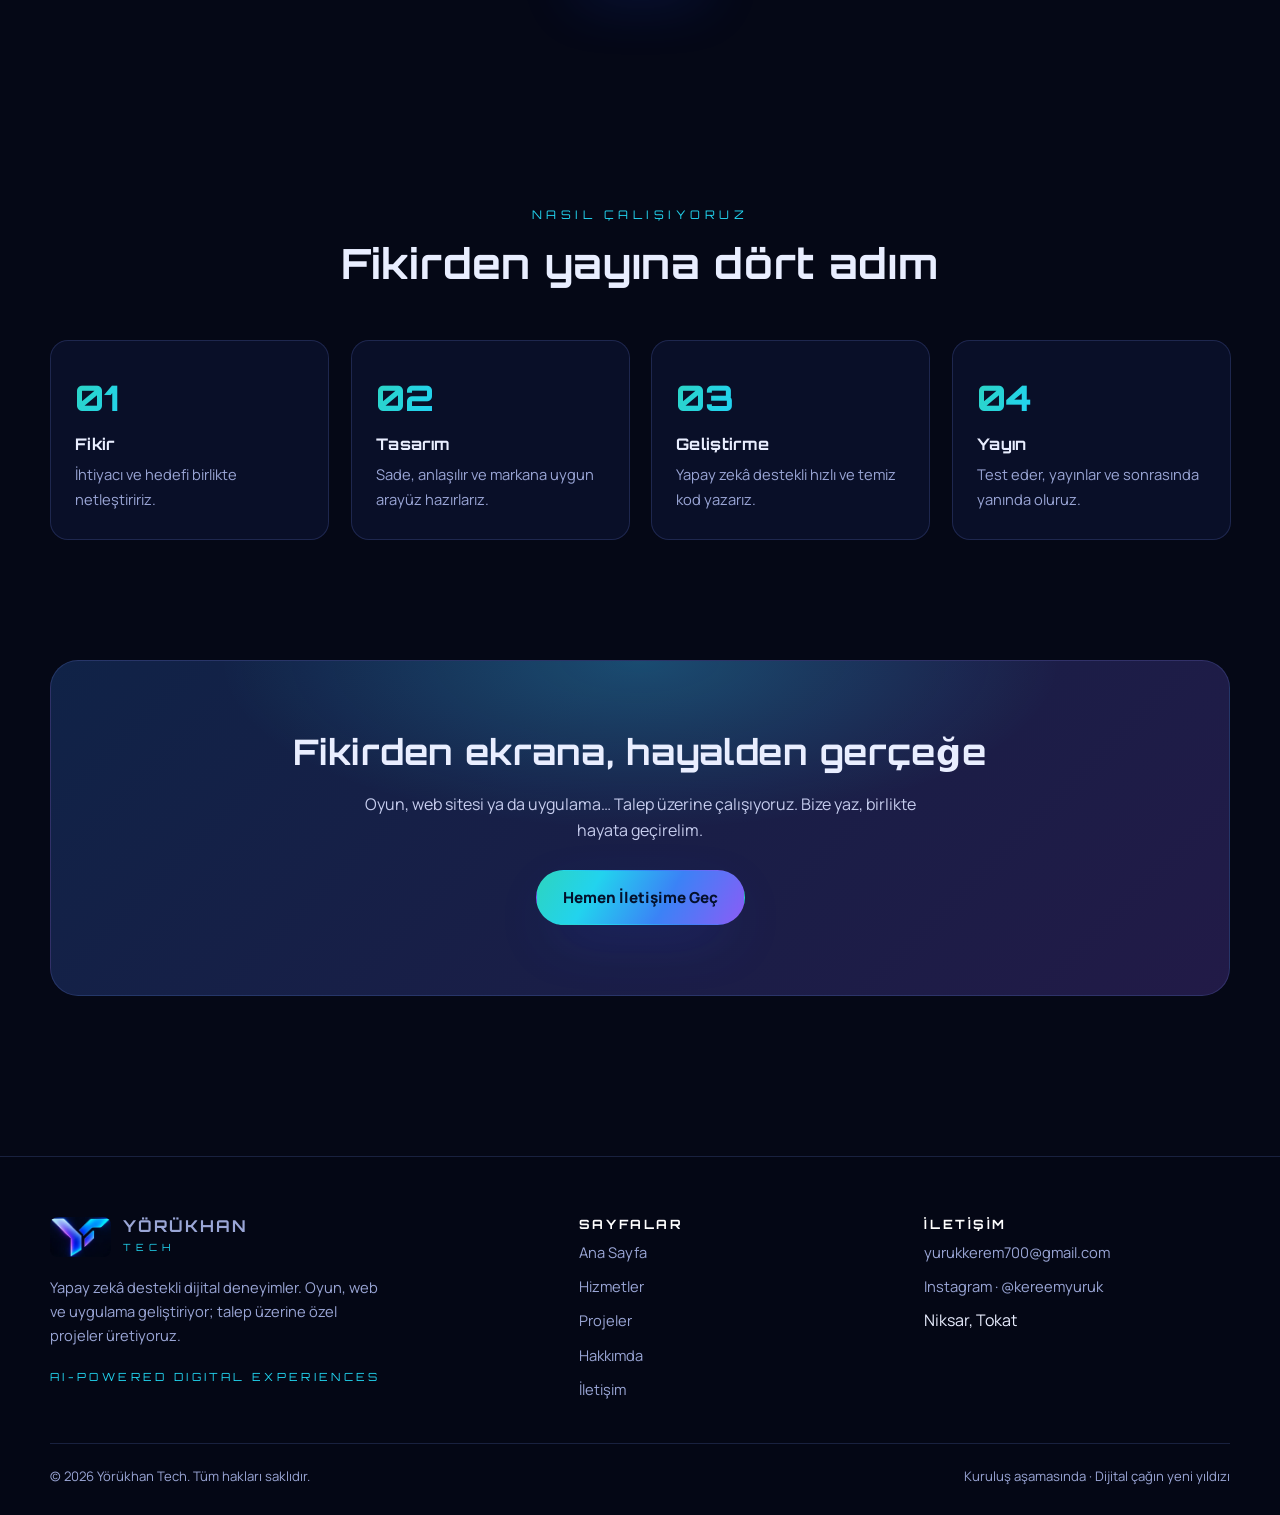
==== commit 2e16b364: "Kaydırma modeli mobilde, turkuaz yunuslar, kartal bölümü kaldırıldı Co-Authored-By: Claude Sonnet 5." ====
--- a/index.html
+++ b/index.html
@@ -14,7 +14,7 @@
 <link rel="preconnect" href="https://fonts.gstatic.com" crossorigin>
 <link href="https://fonts.googleapis.com/css2?family=Manrope:wght@400;500;700;800&family=Orbitron:wght@500;700;800&display=swap" rel="stylesheet">
 <link rel="stylesheet" href="css/style.css">
-<script>if(matchMedia("(min-width:1025px) and (hover:hover) and (pointer:fine)").matches&&!matchMedia("(prefers-reduced-motion: reduce)").matches)document.documentElement.classList.add("fx")</script>
+<script>(function(r){if(matchMedia("(prefers-reduced-motion: reduce)").matches)return;r.classList.add("fx");if(!matchMedia("(min-width:1025px) and (hover:hover) and (pointer:fine)").matches)r.classList.add("fx-m")})(document.documentElement)</script>
 </head>
 <body data-page="home">
 
--- a/css/style.css
+++ b/css/style.css
@@ -293,9 +293,9 @@
 html.fx .fx-bar { display: block; position: fixed; top: 0; left: 0; height: 3px; width: 100%; z-index: 80; transform-origin: 0 50%; transform: scaleX(0); background: var(--grad); box-shadow: 0 0 14px var(--cyan); }
 
 /* --- Kapak: kaydırdıkça ilerleyen sinematik sahne --- */
-html.fx .hero { display: block; min-height: 0; height: 1400vh; overflow: visible; isolation: auto; }
+html.fx .hero { display: block; min-height: 0; height: 1180vh; overflow: visible; isolation: auto; }
 html.fx .hero::after, html.fx .hero-orb, html.fx .hero-layer { display: none; }
-html.fx .hero-pin { display: block; position: sticky; top: 0; height: 100vh; overflow: hidden; isolation: isolate; background: #03050f; }
+html.fx .hero-pin { display: block; position: sticky; top: 0; height: 100vh; height: 100svh; overflow: hidden; isolation: isolate; background: #03050f; }
 html.fx .scene { display: block; position: absolute; inset: 0; z-index: 0; }
 html.fx .sl { position: absolute; inset: -4%; background: center / cover no-repeat url("../assets/kapak.webp"); transform-origin: 50% 72%; will-change: transform, filter; }
 html.fx .sl-sky   { -webkit-mask-image: linear-gradient(to bottom, #000 72%, transparent 83%); mask-image: linear-gradient(to bottom, #000 72%, transparent 83%); }
@@ -330,11 +330,9 @@
 /* ---------- Kapak sahneleri (hero-scenes.js) ---------- */
 html.fx .hs { position: absolute; inset: 0; z-index: 2; pointer-events: none; }
 html.fx .hs-scene { position: absolute; inset: 0; display: none; opacity: 0; overflow: hidden; background: #03050f; }
-html.fx .hs-eagle { background: transparent; }
 html.fx .hs-svg { position: absolute; inset: 0; width: 100%; height: 100%; }
 html.fx .hs-bg { position: absolute; inset: 0; background: radial-gradient(ellipse at 50% 40%, #0d1550 0%, #050816 70%); }
 html.fx .grid-bg::after { content: ""; position: absolute; inset: 0; background-image: linear-gradient(rgba(120,150,255,.09) 1px, transparent 1px), linear-gradient(90deg, rgba(120,150,255,.09) 1px, transparent 1px); background-size: 56px 56px; mask-image: radial-gradient(ellipse at 50% 45%, #000 20%, transparent 75%); }
-html.fx .hs-flash { position: absolute; inset: 0; opacity: 0; pointer-events: none; background: radial-gradient(circle at 50% 50%, #fff 0%, #aef0ff 30%, rgba(59,130,246,.55) 65%, transparent 100%); }
 html.fx .hs-hud { position: absolute; left: 36px; bottom: 34px; z-index: 6; opacity: 0; font-family: var(--font-head); letter-spacing: .3em; font-size: .72rem; display: flex; gap: 14px; align-items: center; color: var(--muted); transition: opacity .3s; }
 html.fx .hs-hud b { color: var(--cyan); } html.fx .hs-hud span { color: #fff; }
 html.fx .rail2 { position: absolute; right: 34px; top: 50%; translate: 0 -50%; z-index: 6; display: flex; flex-direction: column; gap: 12px; opacity: 0; transition: opacity .3s; }
@@ -388,7 +386,6 @@
 html.fx .final-box h2 span { display: inline-block; will-change: transform, opacity; }
 html.fx .final-box p { color: #c6cdee; font-size: 1.2rem; margin-top: 24px; }
 html.fx .hs-scene::after { content: ""; position: absolute; left: 0; right: 0; bottom: 0; height: 46%; background: linear-gradient(0deg, rgba(3,5,15,.78), transparent); pointer-events: none; z-index: 2; }
-html.fx .hs-eagle::after { display: none; }
 html.fx .cap h2 .h-ic { display: inline-grid; place-items: center; width: .95em; height: .95em; margin-right: .3em; vertical-align: -.1em; border-radius: 22%; border: 1px solid var(--line); background: linear-gradient(140deg, rgba(34,211,238,.25), rgba(139,92,246,.35)); box-shadow: 0 0 30px rgba(59,130,246,.55); }
 html.fx .cap h2 .h-ic svg { width: 56%; height: 56%; stroke: #fff; fill: none; stroke-width: 1.8; stroke-linecap: round; stroke-linejoin: round; }
 html.fx .web-stage, html.fx .app-stage { inset: 9vh 0 27vh 0; }
@@ -398,10 +395,6 @@
 
 /* ---------- Yeni sahneler ---------- */
 html.fx .hs-canvas { position: absolute; inset: 0; width: 100%; height: 100%; }
-html.fx .rays { position: absolute; left: 50%; top: 46%; width: 190vmax; height: 190vmax; translate: 0 0; opacity: 0; mix-blend-mode: screen; pointer-events: none; will-change: transform, opacity;
-  background: repeating-conic-gradient(from 0deg, rgba(94,234,212,.22) 0deg 3deg, transparent 3deg 14deg);
-  -webkit-mask-image: radial-gradient(circle, #000 0%, transparent 38%); mask-image: radial-gradient(circle, #000 0%, transparent 38%); }
-html.fx .hs-eagle .cap h2 { text-shadow: 0 0 40px rgba(45,212,191,.7), 0 2px 20px rgba(0,0,0,.7); }
 
 /* yapay zekâ sahnesi */
 html.fx .ai-stage { position: absolute; inset: 10vh 4vw 34vh 4vw; display: flex; align-items: center; justify-content: center; gap: 4vw; }
@@ -448,3 +441,45 @@
 .project-cover .p-mark { position: relative; font-size: 4.4rem; filter: drop-shadow(0 0 24px hsl(var(--h) 100% 60%)); }
 .project-cover .p-word { position: relative; font-family: var(--font-head); font-weight: 800; font-size: 2.6rem; letter-spacing: .08em; background: linear-gradient(45deg, #fff, #ff2e93, #00f0ff); -webkit-background-clip: text; background-clip: text; color: transparent; filter: drop-shadow(0 0 18px rgba(255,0,127,.6)); }
 html.fx .tour-warm { position: absolute; inset: 0; pointer-events: none; background: linear-gradient(180deg, transparent 18%, rgba(130,80,150,.5) 40%, rgba(235,140,120,.55) 56%, rgba(255,170,130,.35) 61%, transparent 64%); }
+
+/* ==========================================================
+   MOBİL: aynı kaydırma modeli, dar ekrana uyarlanmış  (html.fx.fx-m)
+   ========================================================== */
+html.fx .hero { padding-top: 0; }
+html.fx.fx-m .hs-hud { left: 16px; bottom: 20px; font-size: .62rem; letter-spacing: .22em; }
+html.fx.fx-m .rail2 { right: 10px; gap: 10px; }
+html.fx.fx-m .rail2 i { width: 7px; height: 7px; }
+html.fx.fx-m .hero-body { padding: 0 16px 76px; gap: 14px; }
+html.fx.fx-m .hero-badge { font-size: .6rem; letter-spacing: .18em; padding: 7px 12px; }
+html.fx.fx-m .hero-actions .btn { padding: 12px 20px; font-size: .88rem; }
+html.fx.fx-m .scroll-hint { width: 22px; height: 36px; }
+/* kapak: dikey ekranda görsel kırpılmasın, tek katman */
+html.fx.fx-m .sl { inset: 0; background-color: #010b22; background-size: 100% auto; background-position: 50% 42%; }
+html.fx.fx-m .sl-land, html.fx.fx-m .sl-rocks, html.fx.fx-m .sun-glow, html.fx.fx-m .orbits { display: none; }
+html.fx.fx-m .sl-sky { -webkit-mask-image: none; mask-image: none; }
+html.fx.fx-m .cap { padding: 0 18px; }
+html.fx.fx-m .cap-bottom { bottom: 14vh; }
+html.fx.fx-m .cap h2 { font-size: clamp(1.7rem, 8vw, 2.4rem); }
+html.fx.fx-m .cap p { font-size: .98rem; }
+html.fx.fx-m .cap small { font-size: .66rem; letter-spacing: .3em; }
+html.fx.fx-m .cap h2 .h-ic { width: .85em; height: .85em; }
+@media (max-width: 900px) {
+  html.fx .web-stage, html.fx .app-stage { inset: 10vh 0 30vh 0; }
+  html.fx .browser { width: 88vw; }
+  html.fx .code-float { display: none; }
+  html.fx .cursor { width: 26px; height: 26px; }
+  html.fx .phone { width: min(240px, 34vh); height: min(480px, 58vh); }
+  html.fx .orbit { width: min(92vw, 66vh); height: min(92vw, 66vh); margin: calc(min(92vw, 66vh) / -2) 0 0 calc(min(92vw, 66vh) / -2); }
+  html.fx .o-ico { width: 50px; height: 50px; border-radius: 16px; } html.fx .o-ico svg { width: 24px; height: 24px; }
+  html.fx .o0 { top: -25px; margin-left: -25px; } html.fx .o1 { right: -25px; margin-top: -25px; } html.fx .o2 { bottom: -25px; margin-left: -25px; } html.fx .o3 { left: -25px; margin-top: -25px; }
+  html.fx .toast { right: 6%; top: 14%; font-size: .8rem; padding: 10px 14px; }
+  html.fx .ai-stage { inset: 9vh 4vw 31vh 4vw; flex-direction: column; gap: 10px; justify-content: flex-start; }
+  html.fx .ai-chat { width: 100%; padding: 12px 14px; gap: 8px; }
+  html.fx .msg { padding: 8px 12px; font-size: .84rem; }
+  html.fx .ai-steps li { font-size: .8rem; }
+  html.fx .ai-steps li:nth-child(n+3) { display: none; }
+  html.fx .ai-chips { position: static; gap: 6px; padding: 0 4px; margin-top: 4px; }
+  html.fx .ai-chips span:nth-child(n+4) { display: none; }
+  html.fx .ai-chips span { padding: 6px 11px; font-size: .72rem; }
+  html.fx .final-box h2 { font-size: 2.4rem; }
+}
